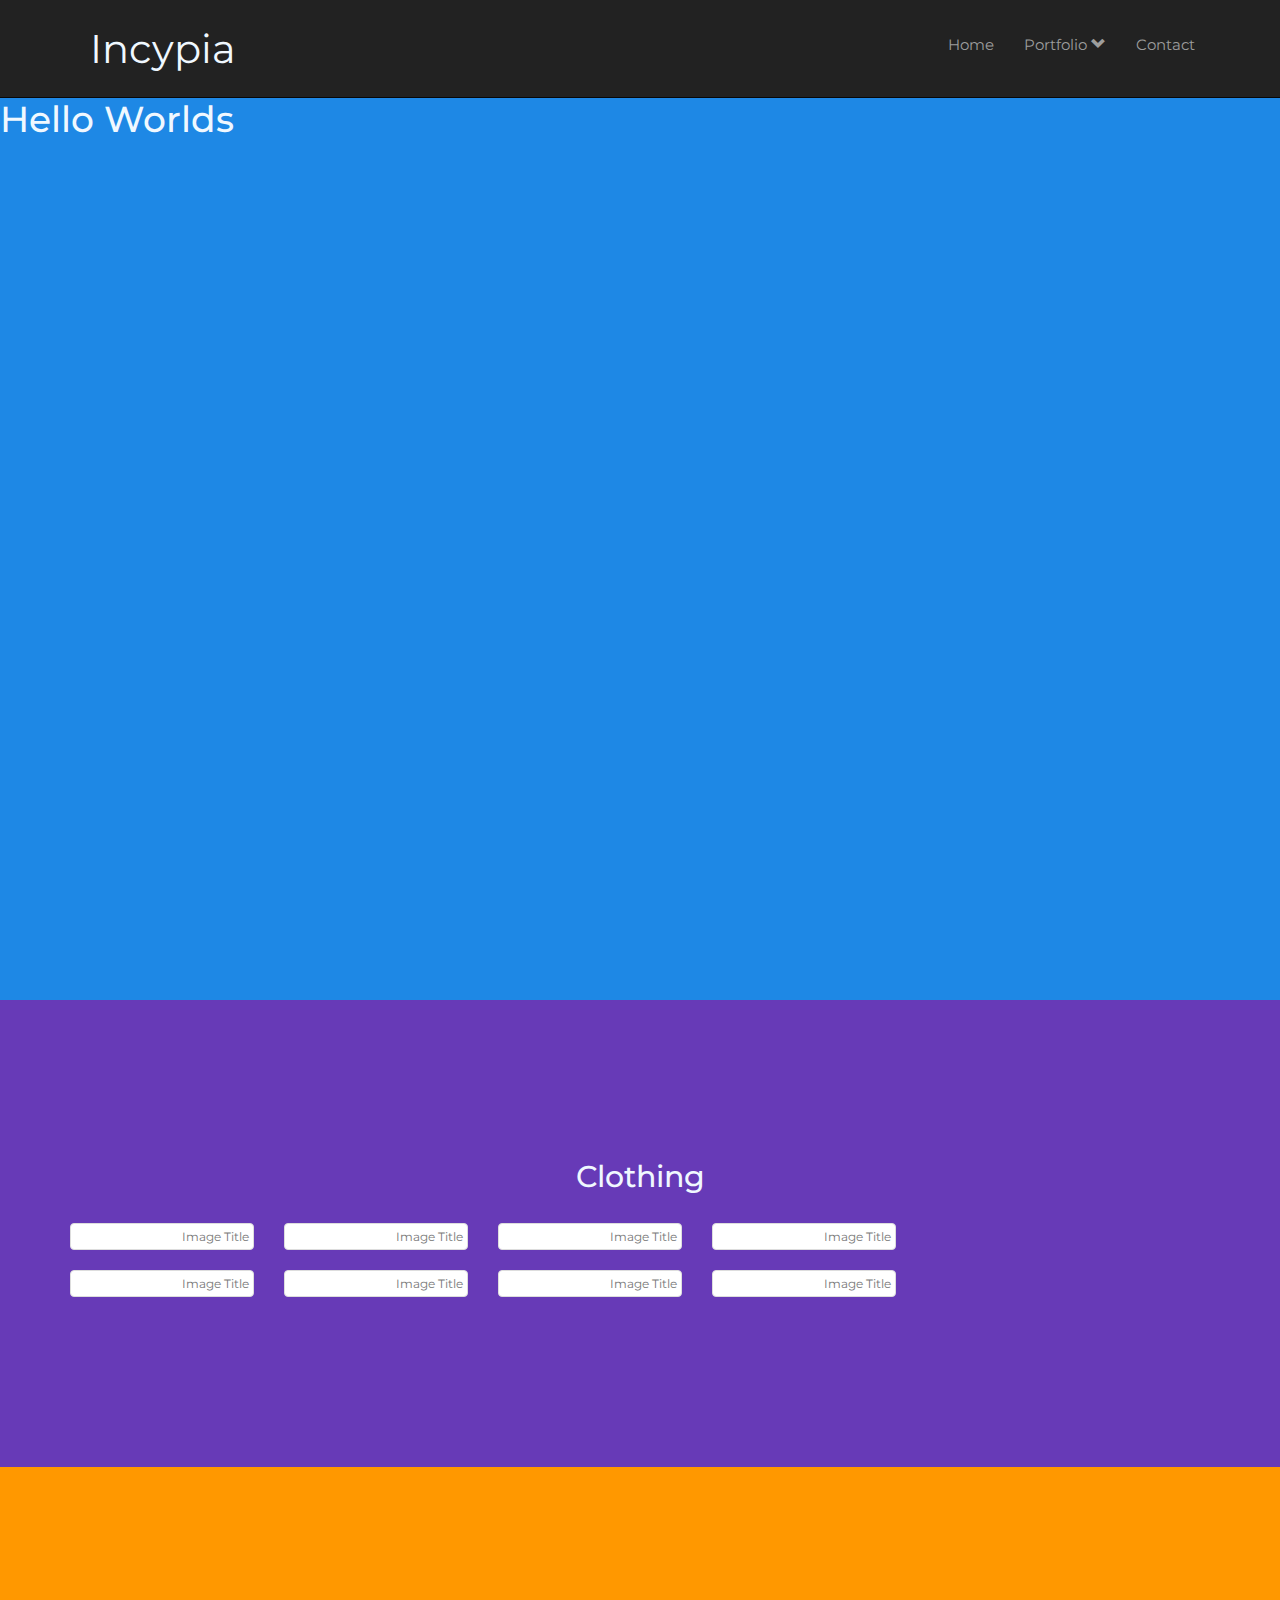
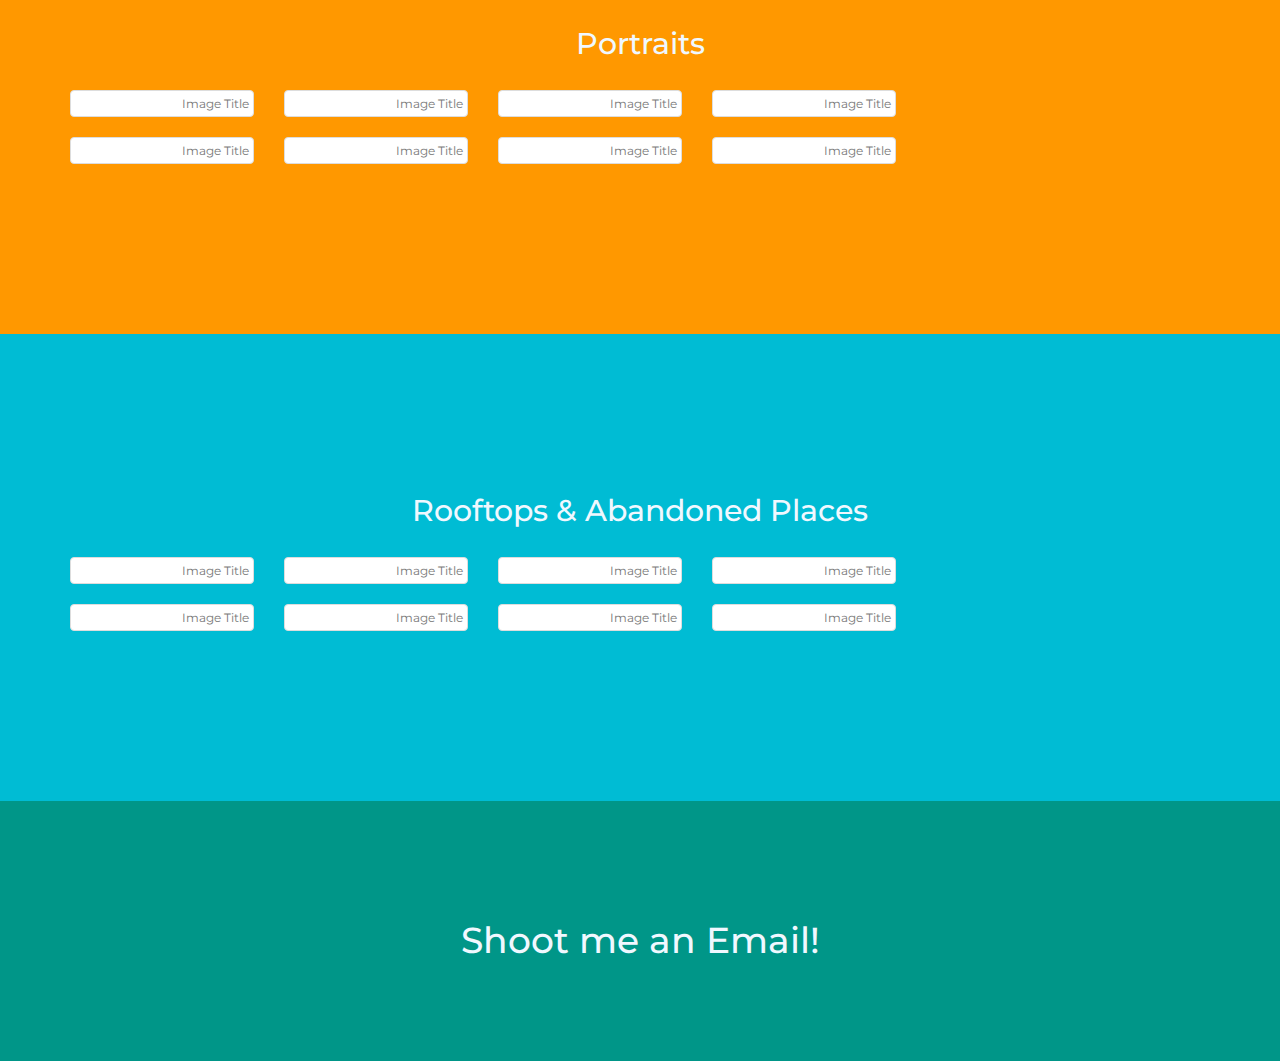
==== index.html @ ae9ab6aa "all features working except for compatability issues with chrome on windows, gonna work on the later" ====
<html>
    <head>
        
        <title>Incypia | Home</title>
        <meta charset="utf-8">
        <meta name="viewport" content="width=device-width, initial-scale=1">
        
        <!--    Fonts   -->
        <link href="https://fonts.googleapis.com/css?family=Lato|Montserrat:400,700" rel="stylesheet">
        
        <!-- My Own CSS References -->
        <link rel="stylesheet" href="css/style.css">
        <link rel="stylesheet" href="css/animate.css">
        
        <!-- Local Bootstrap References -->        
        <link rel="stylesheet" href="css/bootstrap.min.css">
        
        <!-- Online Bootstrap References -->
        <link rel="stylesheet" href="//maxcdn.bootstrapcdn.com/font-awesome/4.3.0/css/font-awesome.min.css">
        <script src="https://ajax.googleapis.com/ajax/libs/jquery/1.12.4/jquery.min.js"></script>
        <script src="http://maxcdn.bootstrapcdn.com/bootstrap/3.3.7/js/bootstrap.min.js"></script>
        
        <!-- References for Image Gallery : https://github.com/fancyapps/fancyBox -->
        <link rel="stylesheet" href="//cdnjs.cloudflare.com/ajax/libs/fancybox/2.1.5/jquery.fancybox.min.css" media="screen">
        <script src="//cdnjs.cloudflare.com/ajax/libs/fancybox/2.1.5/jquery.fancybox.min.js"></script>
        
        <meta charset="utf-8">
        <meta name="viewport" content="width=device-width, initial-scale=1.0">
        
        <style>
            body {position: relative;color: aliceblue;font-family: 'Montserrat', sans-serif;}

            #main {padding-top:80px;height:1000px;background-color: #1E88E5;}

            #portfolio-clothing {padding-top:100px;padding-bottom:130px;background-color: #673ab7;}

            #portfolio-portraits {padding-top:100px;padding-bottom:130px;background-color: #ff9800;}

            #portfolio-roofs {padding-top:100px;padding-bottom:130px;background-color: #00bcd4;}

            #contact-form {padding-top:100px;padding-bottom:70px;margin: auto; background-color: #009688;}}

            .head-nav {font-size: 300px;}

            .incypia-title-brand {font-size: 40px;margin: 20px;}
            
            .main-navbar-section {margin: 20px;font-size: 15px;}
        </style>
        
    </head>
    
    <body class="scrolly" id="top">
        
<!--    Responsive navbar that is always visible at top  -->
        
        <nav class="navbar navbar-inverse navbar-fixed-top">
            
            <div class="container">
                
                <div class="navbar-header head-nav">
                    <button style="color:dodgerblue;margin:27px;" type="button" class="navbar-toggle" data-toggle="collapse" data-target="#scrollspy">
                        <span class="sr-only">Toggle navigation</span> Menu <i class="fa fa-bars"></i>
                    </button>
                    <p class="active incypia-title-brand">Incypia</p>
                </div>
                
                <div class="collapse navbar-collapse navbar-right main-navbar-section" id="scrollspy">
                    <ul class="nav navbar-nav">
                
                        <li class=""><a href="#top">Home</a></li>
                        <li role="presentation" class="dropdown">
                            <a class="dropdown-toggle" data-toggle="dropdown" href="#" role="button" aria-haspopup="true" aria-expanded="false">
                                Portfolio <span class="glyphicon glyphicon-chevron-down"></span>
                            </a>
                            <ul class="dropdown-menu">
                        
                                <li><a href="#portfolio-clothing">Clothing</a></li>
                                <li><a href="#portfolio-portraits">Portraits</a></li>
                                <li><a href="#portfolio-roofs">Rooftops & Abandoned Places</a></li>
                        
                            </ul>
                        </li>
                    
<!--
                <li class="dropdown">
                    <a class="dropdown-toggle disabled" data-toggle="dropdown" href="#portfolio-clothing">Portfolio
                        <span class="glyphicon glyphicon-chevron-down"></span>
                    </a>
                    <ul class="dropdown-menu">
                        <li><a href="#portfolio-clothing">Clothing</a></li>
                        <li><a href="#portfolio-portraits">Portraits</a></li>
                        <li><a href="#portfolio-roofs">Rooftops & Abandoned Places</a></li> 
                    </ul>
                </li>
-->
<!--                        <li><a href="http://www.123contactform.com/form-2167489/Contact-Lead-Form" ><img border="0" src="https://cdn-main.123contactform.com/images3/contactbutton.gif"></a></li>-->
                        <li><a href="#contact-form">Contact</a></li>   
                    
                    </ul>
                </div>
                
            </div>
            
        </nav>
        
<!--        End Nav  -->
        
        <div id="main">
            <h1>Hello Worlds</h1>
        </div>
        
        <div id="portfolio-clothing">
            <br><br>
            <h2 class="text-center">Clothing</h2>
        
<!--    Gallery with square previews and click to zoom    -->
        
            <style>
                .gallery{display: inline-block;margin-top: 20px;}
            </style>


            <div class="container">
                <div class="row">
                    <div class='list-group gallery'>
                    
                        <div class='col-sm-4 col-xs-6 col-md-3 col-lg-3'>
                            <a class="thumbnail fancybox" rel="ligthbox" href="http://placehold.it/1000x666.666666667.png">
                            <img class="img-responsive" alt="" src="http://placehold.it/1000x666.666666667.png">
                            <div class='text-right'>
                                <small class='text-muted'>Image Title</small>
                            </div> <!-- text-right / end -->
                            </a>
                        </div>                 
                        
                        <div class='col-sm-4 col-xs-6 col-md-3 col-lg-3'>
                            <a class="thumbnail fancybox" rel="ligthbox" href="http://placehold.it/1000x666.666666667.png">
                            <img class="img-responsive" alt="" src="http://placehold.it/1000x666.666666667.png">
                            <div class='text-right'>
                                <small class='text-muted'>Image Title</small>
                            </div> <!-- text-right / end -->
                            </a>
                        </div>
                        
                        <div class='col-sm-4 col-xs-6 col-md-3 col-lg-3'>
                            <a class="thumbnail fancybox" rel="ligthbox" href="http://placehold.it/1000x666.666666667.png">
                            <img class="img-responsive" alt="" src="http://placehold.it/1000x666.666666667.png">
                            <div class='text-right'>
                                <small class='text-muted'>Image Title</small>
                            </div> <!-- text-right / end -->
                            </a>
                        </div>
                        
                        <div class='col-sm-4 col-xs-6 col-md-3 col-lg-3'>
                            <a class="thumbnail fancybox" rel="ligthbox" href="http://placehold.it/1000x666.666666667.png">
                            <img class="img-responsive" alt="" src="http://placehold.it/1000x666.666666667.png">
                            <div class='text-right'>
                                <small class='text-muted'>Image Title</small>
                            </div> <!-- text-right / end -->
                            </a>
                        </div>
                        
                        <div class='col-sm-4 col-xs-6 col-md-3 col-lg-3'>
                            <a class="thumbnail fancybox" rel="ligthbox" href="http://placehold.it/1000x666.666666667.png">
                            <img class="img-responsive" alt="" src="http://placehold.it/1000x666.666666667.png">
                            <div class='text-right'>
                                <small class='text-muted'>Image Title</small>
                            </div> <!-- text-right / end -->
                            </a>
                        </div>                 
                        
                        <div class='col-sm-4 col-xs-6 col-md-3 col-lg-3'>
                            <a class="thumbnail fancybox" rel="ligthbox" href="http://placehold.it/1000x666.666666667.png">
                            <img class="img-responsive" alt="" src="http://placehold.it/1000x666.666666667.png">
                            <div class='text-right'>
                                <small class='text-muted'>Image Title</small>
                            </div> <!-- text-right / end -->
                            </a>
                        </div>
                        
                        <div class='col-sm-4 col-xs-6 col-md-3 col-lg-3'>
                            <a class="thumbnail fancybox" rel="ligthbox" href="http://placehold.it/1000x666.666666667.png">
                            <img class="img-responsive" alt="" src="http://placehold.it/1000x666.666666667.png">
                            <div class='text-right'>
                                <small class='text-muted'>Image Title</small>
                            </div> <!-- text-right / end -->
                            </a>
                        </div>
                        
                        <div class='col-sm-4 col-xs-6 col-md-3 col-lg-3'>
                            <a class="thumbnail fancybox" rel="ligthbox" href="http://placehold.it/1000x666.666666667.png">
                            <img class="img-responsive" alt="" src="http://placehold.it/1000x666.666666667.png">
                            <div class='text-right'>
                                <small class='text-muted'>Image Title</small>
                            </div> <!-- text-right / end -->
                            </a>
                        </div>
                    
                    </div> <!-- list-group / end -->
	           </div> <!-- row / end -->
            </div> <!-- container / end -->
        
            <script>
                $(document).ready(function(){
                    //FANCYBOX
                    //https://github.com/fancyapps/fancyBox
                    $(".fancybox").fancybox({
                        openEffect: "none",
                        closeEffect: "none"
                    });
                });    
            </script>
        
<!--        End Gallery  -->
            
            </div>
        
        <div id="portfolio-portraits">
        <br><br>
        <h2 class="text-center">Portraits</h2>
        
<!--    Gallery with square previews and click to zoom    -->
        
            <style>
                .gallery{display: inline-block;margin-top: 20px;}
            </style>


            <div class="container">
                <div class="row">
                    <div class='list-group gallery'>
                    
                        <div class='col-sm-4 col-xs-6 col-md-3 col-lg-3'>
                            <a class="thumbnail fancybox" rel="ligthbox" href="http://placehold.it/1000x666.666666667.png">
                            <img class="img-responsive" alt="" src="http://placehold.it/1000x666.666666667.png">
                            <div class='text-right'>
                                <small class='text-muted'>Image Title</small>
                            </div> <!-- text-right / end -->
                            </a>
                        </div>                 
                        
                        <div class='col-sm-4 col-xs-6 col-md-3 col-lg-3'>
                            <a class="thumbnail fancybox" rel="ligthbox" href="http://placehold.it/1000x666.666666667.png">
                            <img class="img-responsive" alt="" src="http://placehold.it/1000x666.666666667.png">
                            <div class='text-right'>
                                <small class='text-muted'>Image Title</small>
                            </div> <!-- text-right / end -->
                            </a>
                        </div>
                        
                        <div class='col-sm-4 col-xs-6 col-md-3 col-lg-3'>
                            <a class="thumbnail fancybox" rel="ligthbox" href="http://placehold.it/1000x666.666666667.png">
                            <img class="img-responsive" alt="" src="http://placehold.it/1000x666.666666667.png">
                            <div class='text-right'>
                                <small class='text-muted'>Image Title</small>
                            </div> <!-- text-right / end -->
                            </a>
                        </div>
                        
                        <div class='col-sm-4 col-xs-6 col-md-3 col-lg-3'>
                            <a class="thumbnail fancybox" rel="ligthbox" href="http://placehold.it/1000x666.666666667.png">
                            <img class="img-responsive" alt="" src="http://placehold.it/1000x666.666666667.png">
                            <div class='text-right'>
                                <small class='text-muted'>Image Title</small>
                            </div> <!-- text-right / end -->
                            </a>
                        </div>
                        
                        <div class='col-sm-4 col-xs-6 col-md-3 col-lg-3'>
                            <a class="thumbnail fancybox" rel="ligthbox" href="http://placehold.it/1000x666.666666667.png">
                            <img class="img-responsive" alt="" src="http://placehold.it/1000x666.666666667.png">
                            <div class='text-right'>
                                <small class='text-muted'>Image Title</small>
                            </div> <!-- text-right / end -->
                            </a>
                        </div>                 
                        
                        <div class='col-sm-4 col-xs-6 col-md-3 col-lg-3'>
                            <a class="thumbnail fancybox" rel="ligthbox" href="http://placehold.it/1000x666.666666667.png">
                            <img class="img-responsive" alt="" src="http://placehold.it/1000x666.666666667.png">
                            <div class='text-right'>
                                <small class='text-muted'>Image Title</small>
                            </div> <!-- text-right / end -->
                            </a>
                        </div>
                        
                        <div class='col-sm-4 col-xs-6 col-md-3 col-lg-3'>
                            <a class="thumbnail fancybox" rel="ligthbox" href="http://placehold.it/1000x666.666666667.png">
                            <img class="img-responsive" alt="" src="http://placehold.it/1000x666.666666667.png">
                            <div class='text-right'>
                                <small class='text-muted'>Image Title</small>
                            </div> <!-- text-right / end -->
                            </a>
                        </div>
                        
                        <div class='col-sm-4 col-xs-6 col-md-3 col-lg-3'>
                            <a class="thumbnail fancybox" rel="ligthbox" href="http://placehold.it/1000x666.666666667.png">
                            <img class="img-responsive" alt="" src="http://placehold.it/1000x666.666666667.png">
                            <div class='text-right'>
                                <small class='text-muted'>Image Title</small>
                            </div> <!-- text-right / end -->
                            </a>
                        </div>
                    
                    </div> <!-- list-group / end -->
	           </div> <!-- row / end -->
            </div> <!-- container / end -->
        
            <script>
                $(document).ready(function(){
                    //FANCYBOX
                    //https://github.com/fancyapps/fancyBox
                    $(".fancybox").fancybox({
                        openEffect: "none",
                        closeEffect: "none"
                    });
                });    
            </script>
        
<!--        End Gallery  -->
            
            </div>
            
        <div id="portfolio-roofs">
        <br><br>
        <h2 class="text-center">Rooftops & Abandoned Places</h2>
        
<!--    Gallery with square previews and click to zoom    -->
        
            <style>
                .gallery{display: inline-block;margin-top: 20px;}
            </style>


            <div class="container">
                <div class="row">
                    <div class='list-group gallery'>
                    
                        <div class='col-sm-4 col-xs-6 col-md-3 col-lg-3'>
                            <a class="thumbnail fancybox" rel="ligthbox" href="http://placehold.it/1000x666.666666667.png">
                            <img class="img-responsive" alt="" src="http://placehold.it/1000x666.666666667.png">
                            <div class='text-right'>
                                <small class='text-muted'>Image Title</small>
                            </div> <!-- text-right / end -->
                            </a>
                        </div>                 
                        
                        <div class='col-sm-4 col-xs-6 col-md-3 col-lg-3'>
                            <a class="thumbnail fancybox" rel="ligthbox" href="http://placehold.it/1000x666.666666667.png">
                            <img class="img-responsive" alt="" src="http://placehold.it/1000x666.666666667.png">
                            <div class='text-right'>
                                <small class='text-muted'>Image Title</small>
                            </div> <!-- text-right / end -->
                            </a>
                        </div>
                        
                        <div class='col-sm-4 col-xs-6 col-md-3 col-lg-3'>
                            <a class="thumbnail fancybox" rel="ligthbox" href="http://placehold.it/1000x666.666666667.png">
                            <img class="img-responsive" alt="" src="http://placehold.it/1000x666.666666667.png">
                            <div class='text-right'>
                                <small class='text-muted'>Image Title</small>
                            </div> <!-- text-right / end -->
                            </a>
                        </div>
                        
                        <div class='col-sm-4 col-xs-6 col-md-3 col-lg-3'>
                            <a class="thumbnail fancybox" rel="ligthbox" href="http://placehold.it/1000x666.666666667.png">
                            <img class="img-responsive" alt="" src="http://placehold.it/1000x666.666666667.png">
                            <div class='text-right'>
                                <small class='text-muted'>Image Title</small>
                            </div> <!-- text-right / end -->
                            </a>
                        </div>
                        
                        <div class='col-sm-4 col-xs-6 col-md-3 col-lg-3'>
                            <a class="thumbnail fancybox" rel="ligthbox" href="http://placehold.it/1000x666.666666667.png">
                            <img class="img-responsive" alt="" src="http://placehold.it/1000x666.666666667.png">
                            <div class='text-right'>
                                <small class='text-muted'>Image Title</small>
                            </div> <!-- text-right / end -->
                            </a>
                        </div>                 
                        
                        <div class='col-sm-4 col-xs-6 col-md-3 col-lg-3'>
                            <a class="thumbnail fancybox" rel="ligthbox" href="http://placehold.it/1000x666.666666667.png">
                            <img class="img-responsive" alt="" src="http://placehold.it/1000x666.666666667.png">
                            <div class='text-right'>
                                <small class='text-muted'>Image Title</small>
                            </div> <!-- text-right / end -->
                            </a>
                        </div>
                        
                        <div class='col-sm-4 col-xs-6 col-md-3 col-lg-3'>
                            <a class="thumbnail fancybox" rel="ligthbox" href="http://placehold.it/1000x666.666666667.png">
                            <img class="img-responsive" alt="" src="http://placehold.it/1000x666.666666667.png">
                            <div class='text-right'>
                                <small class='text-muted'>Image Title</small>
                            </div> <!-- text-right / end -->
                            </a>
                        </div>
                        
                        <div class='col-sm-4 col-xs-6 col-md-3 col-lg-3'>
                            <a class="thumbnail fancybox" rel="ligthbox" href="http://placehold.it/1000x666.666666667.png">
                            <img class="img-responsive" alt="" src="http://placehold.it/1000x666.666666667.png">
                            <div class='text-right'>
                                <small class='text-muted'>Image Title</small>
                            </div> <!-- text-right / end -->
                            </a>
                        </div>
                    
                    </div> <!-- list-group / end -->
	           </div> <!-- row / end -->
            </div> <!-- container / end -->
        
            <script>
                $(document).ready(function(){
                    //FANCYBOX
                    //https://github.com/fancyapps/fancyBox
                    $(".fancybox").fancybox({
                        openEffect: "none",
                        closeEffect: "none"
                    });
                });    
            </script>
        
<!--        End Gallery  -->
            
            </div>
        
<!--        End Portfolio Section   -->
            
<!--        Begin Contact Section   -->


        <div id="contact-form">
            <h1 class="text-center">Shoot me an Email!</h1>
            <br>
            <!-- Form 1 -->
            <!-- www.123contactform.com script begins here -->
            <script type="text/javascript">var servicedomain="www.123contactform.com"; var frmRef=''; try { frmRef=window.top.location.href; } catch(err)           {}; var cfJsHost = (("https:" == document.location.protocol) ? "https://" : "http://"); document.write(unescape("%3Cscript src='" + cfJsHost +          servicedomain + "/includes/easyXDM.min.js' type='text/javascript'%3E%3C/script%3E"));       frmRef=encodeURIComponent(frmRef.replace(/(<([^>]+)>)/ig,'')).replace('%26','[%ANDCHAR%]'); document.write(unescape("%3Cscript src='" + cfJsHost          + servicedomain + "/jsform-2167489.js?ref="+frmRef+"' type='text/javascript'%3E%3C/script%3E")); </script>
            <!-- www.123contactform.com script ends here -->
            
            <!-- Form 2 Use only when form above runs out of submissions -->
            <!-- www.123contactform.com script begins here -->
<!--            <script type="text/javascript">var servicedomain="www.123contactform.com"; var frmRef=''; try { frmRef=window.top.location.href; } catch(err)           {}; var cfJsHost = (("https:" == document.location.protocol) ? "https://" : "http://"); document.write(unescape("%3Cscript src='" + cfJsHost +          servicedomain + "/includes/easyXDM.min.js' type='text/javascript'%3E%3C/script%3E"));       frmRef=encodeURIComponent(frmRef.replace(/(<([^>]+)>)/ig,'')).replace('%26','[%ANDCHAR%]'); document.write(unescape("%3Cscript src='" + cfJsHost          + servicedomain + "/jsform-2167526.js?ref="+frmRef+"' type='text/javascript'%3E%3C/script%3E")); </script>-->
            <!-- www.123contactform.com script ends here -->

            
            <!-- Form 3 Use only when form above runs out of submissions -->
            <!-- www.123contactform.com script begins here -->
<!--            <script type="text/javascript">var servicedomain="www.123contactform.com"; var frmRef=''; try { frmRef=window.top.location.href; } catch(err)           {}; var cfJsHost = (("https:" == document.location.protocol) ? "https://" : "http://"); document.write(unescape("%3Cscript src='" + cfJsHost +          servicedomain + "/includes/easyXDM.min.js' type='text/javascript'%3E%3C/script%3E"));       frmRef=encodeURIComponent(frmRef.replace(/(<([^>]+)>)/ig,'')).replace('%26','[%ANDCHAR%]'); document.write(unescape("%3Cscript src='" + cfJsHost          + servicedomain + "/jsform-2167527.js?ref="+frmRef+"' type='text/javascript'%3E%3C/script%3E")); </script>-->
            <!-- www.123contactform.com script ends here -->

            
            <!-- Form 4 Use only when form above runs out of submissions -->
            <!-- www.123contactform.com script begins here -->
<!--            <script type="text/javascript">var servicedomain="www.123contactform.com"; var frmRef=''; try { frmRef=window.top.location.href; } catch(err)           {}; var cfJsHost = (("https:" == document.location.protocol) ? "https://" : "http://"); document.write(unescape("%3Cscript src='" + cfJsHost +          servicedomain + "/includes/easyXDM.min.js' type='text/javascript'%3E%3C/script%3E"));       frmRef=encodeURIComponent(frmRef.replace(/(<([^>]+)>)/ig,'')).replace('%26','[%ANDCHAR%]'); document.write(unescape("%3Cscript src='" + cfJsHost          + servicedomain + "/jsform-2167528.js?ref="+frmRef+"' type='text/javascript'%3E%3C/script%3E")); </script>-->
            <!-- www.123contactform.com script ends here -->

            
            <!-- Form 5 Use only when form above runs out of submissions -->
            <!-- www.123contactform.com script begins here -->
<!--            <script type="text/javascript">var servicedomain="www.123contactform.com"; var frmRef=''; try { frmRef=window.top.location.href; } catch(err)          {}; var cfJsHost = (("https:" == document.location.protocol) ? "https://" : "http://"); document.write(unescape("%3Cscript src='" + cfJsHost +        servicedomain + "/includes/easyXDM.min.js' type='text/javascript'%3E%3C/script%3E"));        frmRef=encodeURIComponent(frmRef.replace(/(<([^>]+)>)/ig,'')).replace('%26','[%ANDCHAR%]'); document.write(unescape("%3Cscript src='" + cfJsHost        + servicedomain + "/jsform-2167529.js?ref="+frmRef+"' type='text/javascript'%3E%3C/script%3E")); </script>-->
            <!-- www.123contactform.com script ends here -->

            
        </div>
        
<!--
        <div id="contact-form">
            

            <a href="http://www.123contactform.com/form-2167489/Contact-Lead-Form" ><img border="0" src="https://cdn-main.123contactform.com/images3/contactbutton.gif"></a>
        </div>
-->
           
        <script>
            $(document).ready(function(){
                // Add scrollspy to <body>
                $('body').scrollspy({target: ".scrolly", offset: 50});

                // Add smooth scrolling on all links inside the navbar
                $("#scrollspy a").on('click', function(event) {
                    // Make sure this.hash has a value before overriding default behavior
                    if (this.hash !== "") {
                        // Prevent default anchor click behavior
                        event.preventDefault();

                        // Store hash
                        var hash = this.hash;

                        // Using jQuery's animate() method to add smooth page scroll
                        // The optional number (800) specifies the number of milliseconds it takes to scroll to the specified area
                        $('html, body').animate({
                            scrollTop: $(hash).offset().top
                        }, 800, function(){
   
                            // Add hash (#) to URL when done scrolling (default click behavior)
                            window.location.hash = hash;
                        });
                    }  // End if
                });
            });
        </script>
        
    </body>
</html>
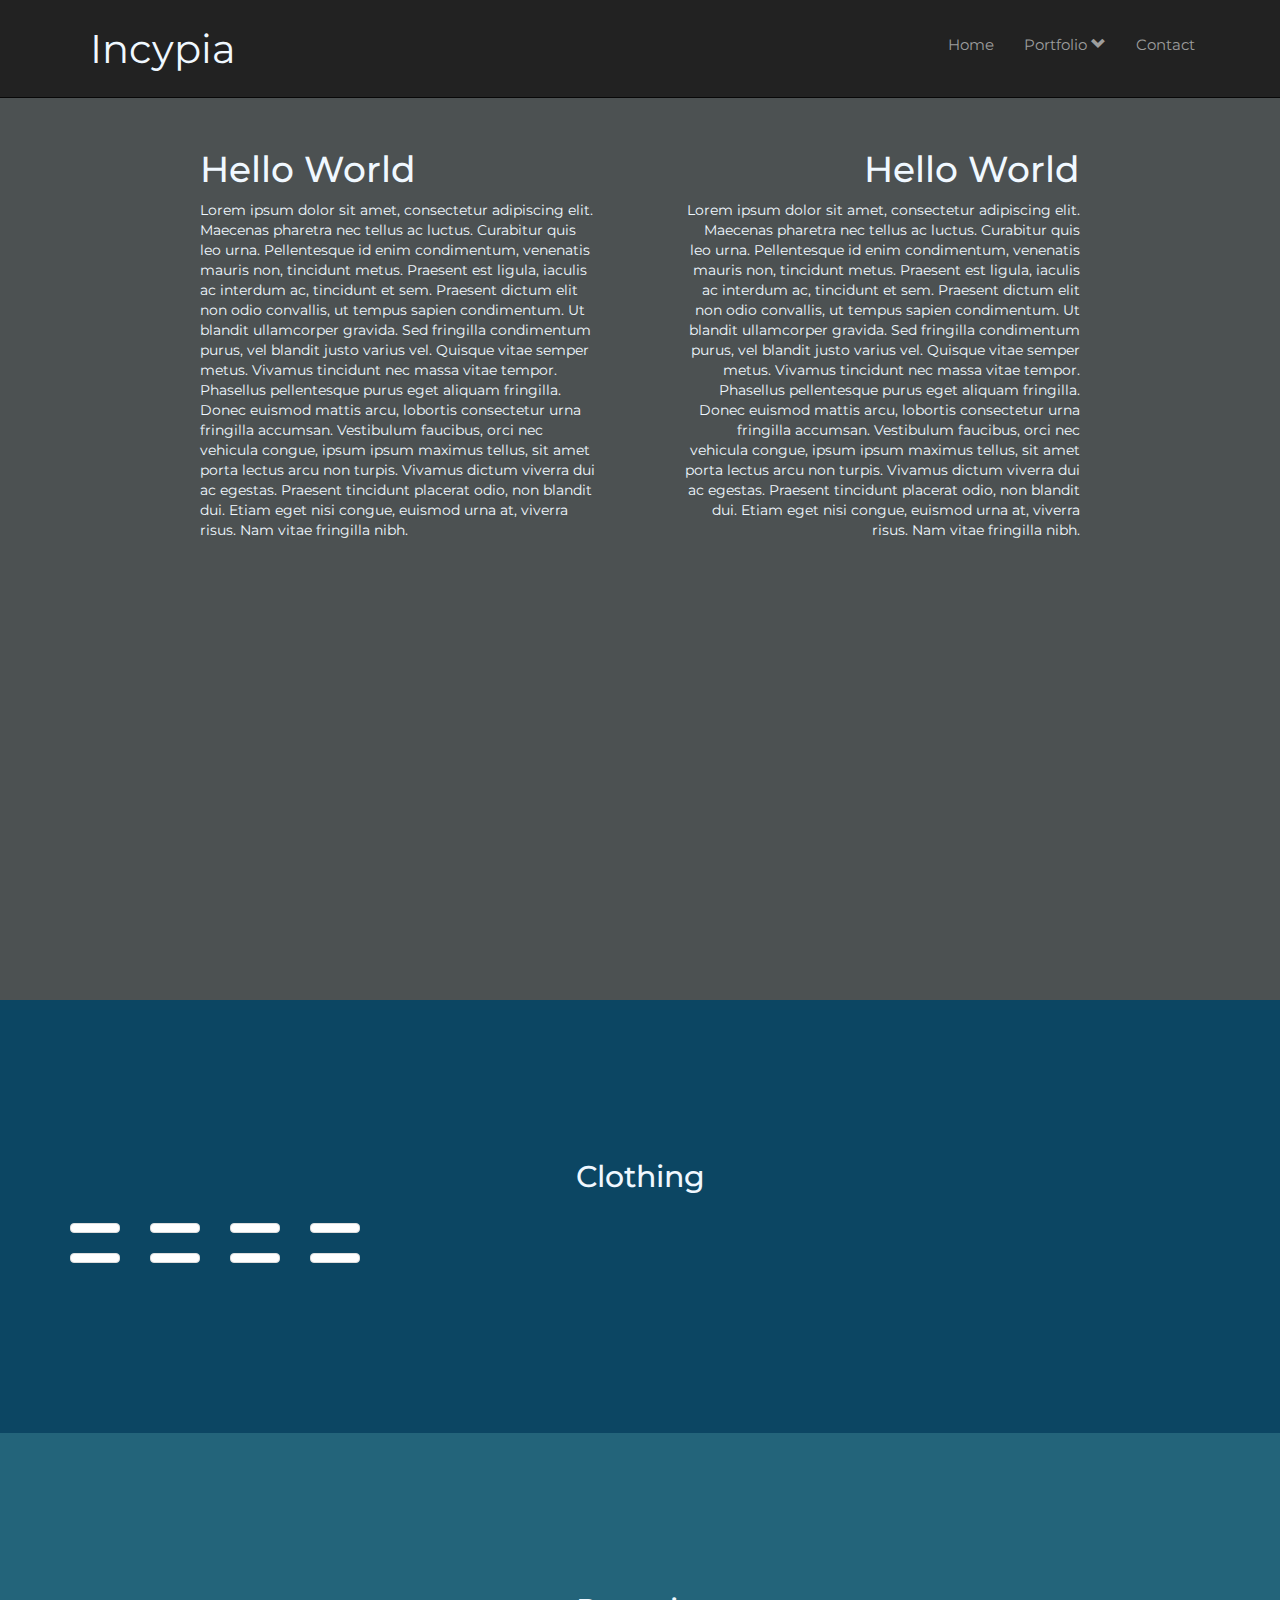
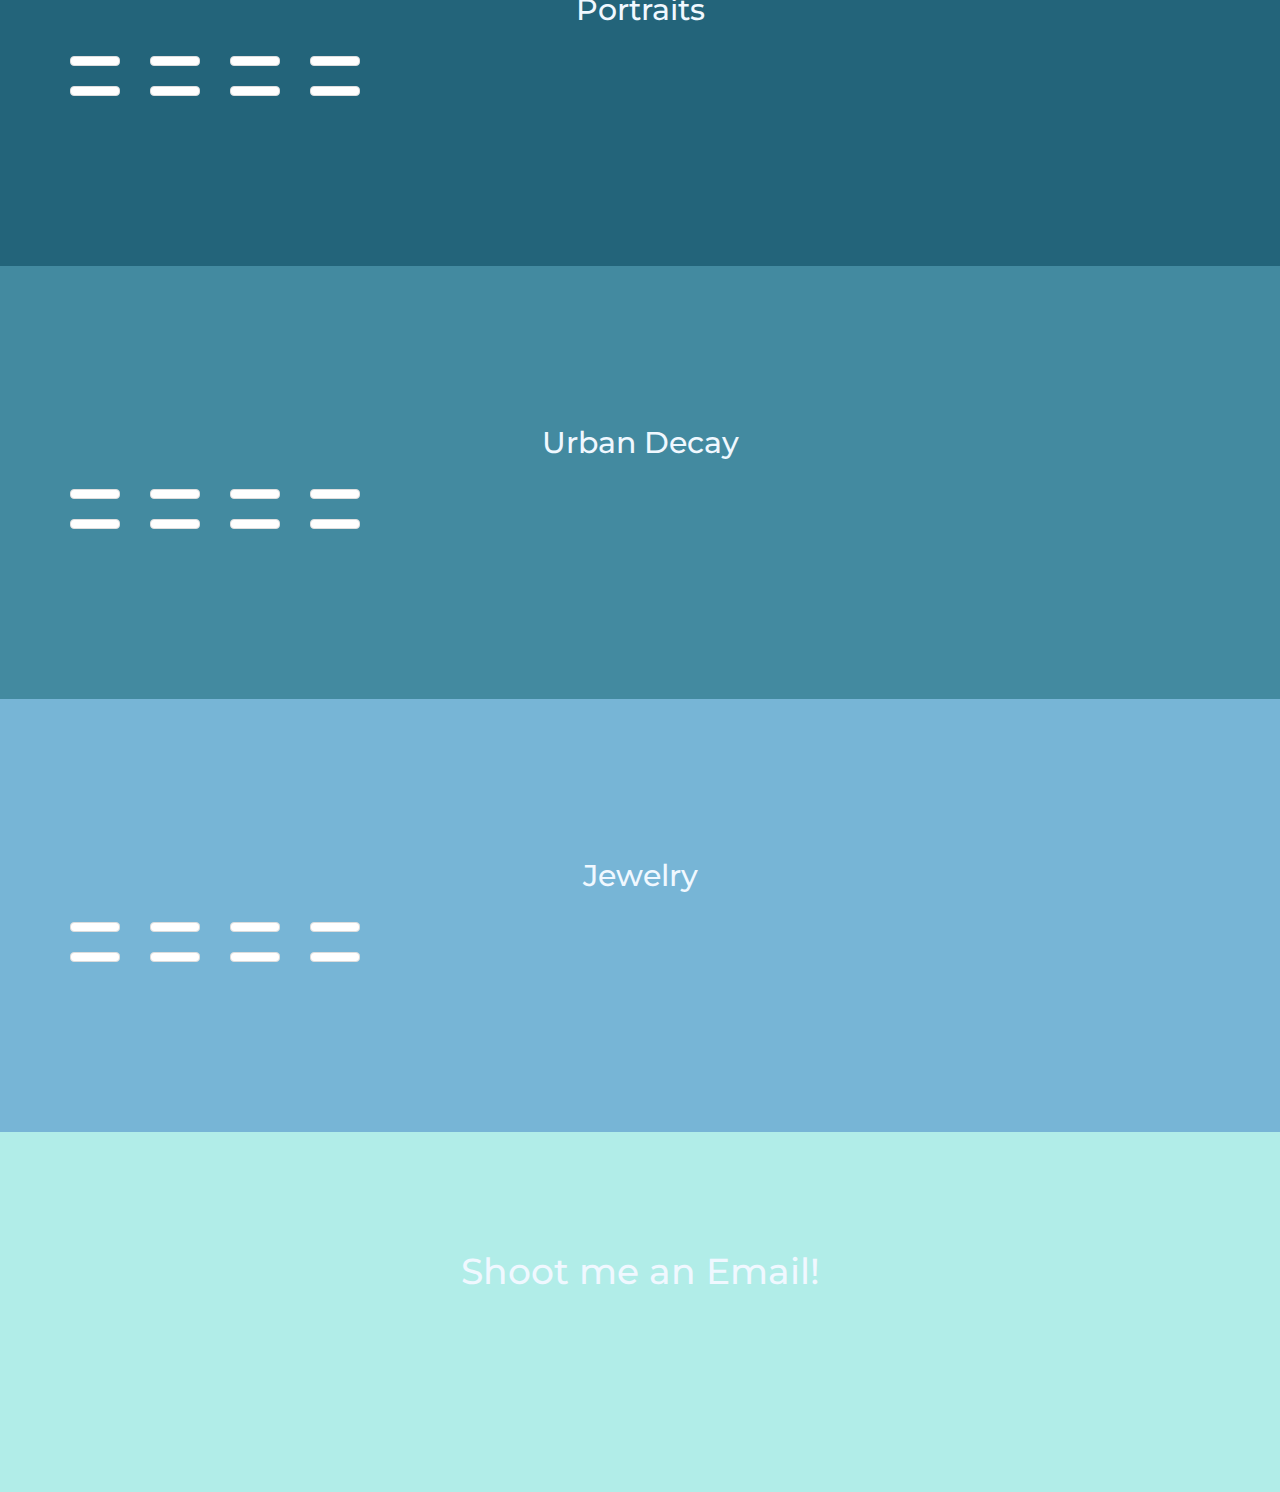
==== commit ef67d861: "mobile, image viewing, browser and os compatability, scrolling, and animations all work" ====
--- a/index.html
+++ b/index.html
@@ -21,8 +21,11 @@
         <script src="http://maxcdn.bootstrapcdn.com/bootstrap/3.3.7/js/bootstrap.min.js"></script>
         
         <!-- References for Image Gallery : https://github.com/fancyapps/fancyBox -->
-        <link rel="stylesheet" href="//cdnjs.cloudflare.com/ajax/libs/fancybox/2.1.5/jquery.fancybox.min.css" media="screen">
-        <script src="//cdnjs.cloudflare.com/ajax/libs/fancybox/2.1.5/jquery.fancybox.min.js"></script>
+        <link rel="stylesheet" href="/fancybox/source/jquery.fancybox.css?v=2.1.5" type="text/css" media="screen" />
+        <script type="text/javascript" src="/fancybox/source/jquery.fancybox.pack.js?v=2.1.5"></script>
+        
+        <!-- Latest Jquery -->
+<!--        <script type="text/javascript" src="http://code.jquery.com/jquery-latest.min.js"></script>-->
         
         <meta charset="utf-8">
         <meta name="viewport" content="width=device-width, initial-scale=1.0">
@@ -30,15 +33,17 @@
         <style>
             body {position: relative;color: aliceblue;font-family: 'Montserrat', sans-serif;}
 
-            #main {padding-top:80px;height:1000px;background-color: #1E88E5;}
-
-            #portfolio-clothing {padding-top:100px;padding-bottom:130px;background-color: #673ab7;}
-
-            #portfolio-portraits {padding-top:100px;padding-bottom:130px;background-color: #ff9800;}
-
-            #portfolio-roofs {padding-top:100px;padding-bottom:130px;background-color: #00bcd4;}
-
-            #contact-form {padding-top:100px;padding-bottom:70px;margin: auto; background-color: #009688;}}
+            #main {padding-top:80px;height:1000px;background-color: #4C5152;}
+
+            #portfolio-clothing {padding-top:100px;padding-bottom:130px;background-color: #0C4663;}
+
+            #portfolio-portraits {padding-top:100px;padding-bottom:130px;background-color: #23647A;}
+
+            #portfolio-urban-decay {padding-top:100px;padding-bottom:130px;background-color: #438AA0;}
+            
+            #portfolio-jewelry {padding-top:100px;padding-bottom:130px;background-color: #77B5D6;} 
+
+            #contact-form {padding-top:100px;padding-bottom:170px;background-color: #B1EDE8;}}
 
             .head-nav {font-size: 300px;}
 
@@ -76,7 +81,9 @@
                         
                                 <li><a href="#portfolio-clothing">Clothing</a></li>
                                 <li><a href="#portfolio-portraits">Portraits</a></li>
-                                <li><a href="#portfolio-roofs">Rooftops & Abandoned Places</a></li>
+                                <li><a href="#portfolio-urban-decay">Urban Decay</a></li>
+                                <li><a href="#portfolio-jewelry">Jewelry</a></li>
+                                
                         
                             </ul>
                         </li>
@@ -106,7 +113,15 @@
 <!--        End Nav  -->
         
         <div id="main">
-            <h1>Hello Worlds</h1>
+            <div id='main-left-column'  class="animated fadeInLeft text-left"  style="margin-left:200px;margin-top:50px;max-width:400px;float:left;">
+            <h1>Hello World</h1>
+            <p>Lorem ipsum dolor sit amet, consectetur adipiscing elit. Maecenas pharetra nec tellus ac luctus. Curabitur quis leo urna. Pellentesque id enim condimentum, venenatis mauris non, tincidunt metus. Praesent est ligula, iaculis ac interdum ac, tincidunt et sem. Praesent dictum elit non odio convallis, ut tempus sapien condimentum. Ut blandit ullamcorper gravida. Sed fringilla condimentum purus, vel blandit justo varius vel. Quisque vitae semper metus. Vivamus tincidunt nec massa vitae tempor. Phasellus pellentesque purus eget aliquam fringilla. Donec euismod mattis arcu, lobortis consectetur urna fringilla accumsan. Vestibulum faucibus, orci nec vehicula congue, ipsum ipsum maximus tellus, sit amet porta lectus arcu non turpis. Vivamus dictum viverra dui ac egestas. Praesent tincidunt placerat odio, non blandit dui. Etiam eget nisi congue, euismod urna at, viverra risus. Nam vitae fringilla nibh.</p>
+                </div>
+            
+            <div id='main-right-column'  class="animated fadeInRight text-right"  style="margin-right:200px;margin-top:50px;max-width:400px;float:right;">
+            <h1>Hello World</h1>
+            <p>Lorem ipsum dolor sit amet, consectetur adipiscing elit. Maecenas pharetra nec tellus ac luctus. Curabitur quis leo urna. Pellentesque id enim condimentum, venenatis mauris non, tincidunt metus. Praesent est ligula, iaculis ac interdum ac, tincidunt et sem. Praesent dictum elit non odio convallis, ut tempus sapien condimentum. Ut blandit ullamcorper gravida. Sed fringilla condimentum purus, vel blandit justo varius vel. Quisque vitae semper metus. Vivamus tincidunt nec massa vitae tempor. Phasellus pellentesque purus eget aliquam fringilla. Donec euismod mattis arcu, lobortis consectetur urna fringilla accumsan. Vestibulum faucibus, orci nec vehicula congue, ipsum ipsum maximus tellus, sit amet porta lectus arcu non turpis. Vivamus dictum viverra dui ac egestas. Praesent tincidunt placerat odio, non blandit dui. Etiam eget nisi congue, euismod urna at, viverra risus. Nam vitae fringilla nibh.</p>
+                </div>
         </div>
         
         <div id="portfolio-clothing">
@@ -125,73 +140,65 @@
                     <div class='list-group gallery'>
                     
                         <div class='col-sm-4 col-xs-6 col-md-3 col-lg-3'>
-                            <a class="thumbnail fancybox" rel="ligthbox" href="http://placehold.it/1000x666.666666667.png">
-                            <img class="img-responsive" alt="" src="http://placehold.it/1000x666.666666667.png">
-                            <div class='text-right'>
-                                <small class='text-muted'>Image Title</small>
-                            </div> <!-- text-right / end -->
-                            </a>
-                        </div>                 
-                        
-                        <div class='col-sm-4 col-xs-6 col-md-3 col-lg-3'>
-                            <a class="thumbnail fancybox" rel="ligthbox" href="http://placehold.it/1000x666.666666667.png">
-                            <img class="img-responsive" alt="" src="http://placehold.it/1000x666.666666667.png">
-                            <div class='text-right'>
-                                <small class='text-muted'>Image Title</small>
-                            </div> <!-- text-right / end -->
-                            </a>
-                        </div>
-                        
-                        <div class='col-sm-4 col-xs-6 col-md-3 col-lg-3'>
-                            <a class="thumbnail fancybox" rel="ligthbox" href="http://placehold.it/1000x666.666666667.png">
-                            <img class="img-responsive" alt="" src="http://placehold.it/1000x666.666666667.png">
-                            <div class='text-right'>
-                                <small class='text-muted'>Image Title</small>
-                            </div> <!-- text-right / end -->
-                            </a>
-                        </div>
-                        
-                        <div class='col-sm-4 col-xs-6 col-md-3 col-lg-3'>
-                            <a class="thumbnail fancybox" rel="ligthbox" href="http://placehold.it/1000x666.666666667.png">
-                            <img class="img-responsive" alt="" src="http://placehold.it/1000x666.666666667.png">
-                            <div class='text-right'>
-                                <small class='text-muted'>Image Title</small>
-                            </div> <!-- text-right / end -->
-                            </a>
-                        </div>
-                        
-                        <div class='col-sm-4 col-xs-6 col-md-3 col-lg-3'>
-                            <a class="thumbnail fancybox" rel="ligthbox" href="http://placehold.it/1000x666.666666667.png">
-                            <img class="img-responsive" alt="" src="http://placehold.it/1000x666.666666667.png">
-                            <div class='text-right'>
-                                <small class='text-muted'>Image Title</small>
-                            </div> <!-- text-right / end -->
-                            </a>
-                        </div>                 
-                        
-                        <div class='col-sm-4 col-xs-6 col-md-3 col-lg-3'>
-                            <a class="thumbnail fancybox" rel="ligthbox" href="http://placehold.it/1000x666.666666667.png">
-                            <img class="img-responsive" alt="" src="http://placehold.it/1000x666.666666667.png">
-                            <div class='text-right'>
-                                <small class='text-muted'>Image Title</small>
-                            </div> <!-- text-right / end -->
-                            </a>
-                        </div>
-                        
-                        <div class='col-sm-4 col-xs-6 col-md-3 col-lg-3'>
-                            <a class="thumbnail fancybox" rel="ligthbox" href="http://placehold.it/1000x666.666666667.png">
-                            <img class="img-responsive" alt="" src="http://placehold.it/1000x666.666666667.png">
-                            <div class='text-right'>
-                                <small class='text-muted'>Image Title</small>
-                            </div> <!-- text-right / end -->
-                            </a>
-                        </div>
-                        
-                        <div class='col-sm-4 col-xs-6 col-md-3 col-lg-3'>
-                            <a class="thumbnail fancybox" rel="ligthbox" href="http://placehold.it/1000x666.666666667.png">
-                            <img class="img-responsive" alt="" src="http://placehold.it/1000x666.666666667.png">
-                            <div class='text-right'>
-                                <small class='text-muted'>Image Title</small>
+                            <a class="thumbnail fancybox" rel="clothing-gallery" href="http://placehold.it/1000x666.666666667.png">
+                            <img class="img-responsive" alt="" src="http://placehold.it/1000x666.666666667.png">
+                            <div class='text-right'>
+                            </div> <!-- text-right / end -->
+                            </a>
+                        </div>                 
+                        
+                        <div class='col-sm-4 col-xs-6 col-md-3 col-lg-3'>
+                            <a class="thumbnail fancybox" rel="clothing-gallery" href="http://placehold.it/1000x666.666666667.png">
+                            <img class="img-responsive" alt="" src="http://placehold.it/1000x666.666666667.png">
+                            <div class='text-right'>
+                            </div> <!-- text-right / end -->
+                            </a>
+                        </div>
+                        
+                        <div class='col-sm-4 col-xs-6 col-md-3 col-lg-3'>
+                            <a class="thumbnail fancybox" rel="clothing-gallery" href="http://placehold.it/1000x666.666666667.png">
+                            <img class="img-responsive" alt="" src="http://placehold.it/1000x666.666666667.png">
+                            <div class='text-right'>
+                            </div> <!-- text-right / end -->
+                            </a>
+                        </div>
+                        
+                        <div class='col-sm-4 col-xs-6 col-md-3 col-lg-3'>
+                            <a class="thumbnail fancybox" rel="clothing-gallery" href="http://placehold.it/1000x666.666666667.png">
+                            <img class="img-responsive" alt="" src="http://placehold.it/1000x666.666666667.png">
+                            <div class='text-right'>
+                            </div> <!-- text-right / end -->
+                            </a>
+                        </div>
+                        
+                        <div class='col-sm-4 col-xs-6 col-md-3 col-lg-3'>
+                            <a class="thumbnail fancybox" rel="clothing-gallery" href="http://placehold.it/1000x666.666666667.png">
+                            <img class="img-responsive" alt="" src="http://placehold.it/1000x666.666666667.png">
+                            <div class='text-right'>
+                            </div> <!-- text-right / end -->
+                            </a>
+                        </div>                 
+                        
+                        <div class='col-sm-4 col-xs-6 col-md-3 col-lg-3'>
+                            <a class="thumbnail fancybox" rel="clothing-gallery" href="http://placehold.it/1000x666.666666667.png">
+                            <img class="img-responsive" alt="" src="http://placehold.it/1000x666.666666667.png">
+                            <div class='text-right'>
+                            </div> <!-- text-right / end -->
+                            </a>
+                        </div>
+                        
+                        <div class='col-sm-4 col-xs-6 col-md-3 col-lg-3'>
+                            <a class="thumbnail fancybox" rel="clothing-gallery" href="http://placehold.it/1000x666.666666667.png">
+                            <img class="img-responsive" alt="" src="http://placehold.it/1000x666.666666667.png">
+                            <div class='text-right'>
+                            </div> <!-- text-right / end -->
+                            </a>
+                        </div>
+                        
+                        <div class='col-sm-4 col-xs-6 col-md-3 col-lg-3'>
+                            <a class="thumbnail fancybox" rel="clothing-gallery" href="http://placehold.it/1000x666.666666667.png">
+                            <img class="img-responsive" alt="" src="http://placehold.it/1000x666.666666667.png">
+                            <div class='text-right'>
                             </div> <!-- text-right / end -->
                             </a>
                         </div>
@@ -200,17 +207,6 @@
 	           </div> <!-- row / end -->
             </div> <!-- container / end -->
         
-            <script>
-                $(document).ready(function(){
-                    //FANCYBOX
-                    //https://github.com/fancyapps/fancyBox
-                    $(".fancybox").fancybox({
-                        openEffect: "none",
-                        closeEffect: "none"
-                    });
-                });    
-            </script>
-        
 <!--        End Gallery  -->
             
             </div>
@@ -231,73 +227,65 @@
                     <div class='list-group gallery'>
                     
                         <div class='col-sm-4 col-xs-6 col-md-3 col-lg-3'>
-                            <a class="thumbnail fancybox" rel="ligthbox" href="http://placehold.it/1000x666.666666667.png">
-                            <img class="img-responsive" alt="" src="http://placehold.it/1000x666.666666667.png">
-                            <div class='text-right'>
-                                <small class='text-muted'>Image Title</small>
-                            </div> <!-- text-right / end -->
-                            </a>
-                        </div>                 
-                        
-                        <div class='col-sm-4 col-xs-6 col-md-3 col-lg-3'>
-                            <a class="thumbnail fancybox" rel="ligthbox" href="http://placehold.it/1000x666.666666667.png">
-                            <img class="img-responsive" alt="" src="http://placehold.it/1000x666.666666667.png">
-                            <div class='text-right'>
-                                <small class='text-muted'>Image Title</small>
-                            </div> <!-- text-right / end -->
-                            </a>
-                        </div>
-                        
-                        <div class='col-sm-4 col-xs-6 col-md-3 col-lg-3'>
-                            <a class="thumbnail fancybox" rel="ligthbox" href="http://placehold.it/1000x666.666666667.png">
-                            <img class="img-responsive" alt="" src="http://placehold.it/1000x666.666666667.png">
-                            <div class='text-right'>
-                                <small class='text-muted'>Image Title</small>
-                            </div> <!-- text-right / end -->
-                            </a>
-                        </div>
-                        
-                        <div class='col-sm-4 col-xs-6 col-md-3 col-lg-3'>
-                            <a class="thumbnail fancybox" rel="ligthbox" href="http://placehold.it/1000x666.666666667.png">
-                            <img class="img-responsive" alt="" src="http://placehold.it/1000x666.666666667.png">
-                            <div class='text-right'>
-                                <small class='text-muted'>Image Title</small>
-                            </div> <!-- text-right / end -->
-                            </a>
-                        </div>
-                        
-                        <div class='col-sm-4 col-xs-6 col-md-3 col-lg-3'>
-                            <a class="thumbnail fancybox" rel="ligthbox" href="http://placehold.it/1000x666.666666667.png">
-                            <img class="img-responsive" alt="" src="http://placehold.it/1000x666.666666667.png">
-                            <div class='text-right'>
-                                <small class='text-muted'>Image Title</small>
-                            </div> <!-- text-right / end -->
-                            </a>
-                        </div>                 
-                        
-                        <div class='col-sm-4 col-xs-6 col-md-3 col-lg-3'>
-                            <a class="thumbnail fancybox" rel="ligthbox" href="http://placehold.it/1000x666.666666667.png">
-                            <img class="img-responsive" alt="" src="http://placehold.it/1000x666.666666667.png">
-                            <div class='text-right'>
-                                <small class='text-muted'>Image Title</small>
-                            </div> <!-- text-right / end -->
-                            </a>
-                        </div>
-                        
-                        <div class='col-sm-4 col-xs-6 col-md-3 col-lg-3'>
-                            <a class="thumbnail fancybox" rel="ligthbox" href="http://placehold.it/1000x666.666666667.png">
-                            <img class="img-responsive" alt="" src="http://placehold.it/1000x666.666666667.png">
-                            <div class='text-right'>
-                                <small class='text-muted'>Image Title</small>
-                            </div> <!-- text-right / end -->
-                            </a>
-                        </div>
-                        
-                        <div class='col-sm-4 col-xs-6 col-md-3 col-lg-3'>
-                            <a class="thumbnail fancybox" rel="ligthbox" href="http://placehold.it/1000x666.666666667.png">
-                            <img class="img-responsive" alt="" src="http://placehold.it/1000x666.666666667.png">
-                            <div class='text-right'>
-                                <small class='text-muted'>Image Title</small>
+                            <a class="thumbnail fancybox" rel="portraits-gallery" href="http://placehold.it/1000x666.666666667.png">
+                            <img class="img-responsive" alt="" src="http://placehold.it/1000x666.666666667.png">
+                            <div class='text-right'>
+                            </div> <!-- text-right / end -->
+                            </a>
+                        </div>                 
+                        
+                        <div class='col-sm-4 col-xs-6 col-md-3 col-lg-3'>
+                            <a class="thumbnail fancybox" rel="portraits-gallery" href="http://placehold.it/1000x666.666666667.png">
+                            <img class="img-responsive" alt="" src="http://placehold.it/1000x666.666666667.png">
+                            <div class='text-right'>
+                            </div> <!-- text-right / end -->
+                            </a>
+                        </div>
+                        
+                        <div class='col-sm-4 col-xs-6 col-md-3 col-lg-3'>
+                            <a class="thumbnail fancybox" rel="portraits-gallery" href="http://placehold.it/1000x666.666666667.png">
+                            <img class="img-responsive" alt="" src="http://placehold.it/1000x666.666666667.png">
+                            <div class='text-right'>
+                            </div> <!-- text-right / end -->
+                            </a>
+                        </div>
+                        
+                        <div class='col-sm-4 col-xs-6 col-md-3 col-lg-3'>
+                            <a class="thumbnail fancybox" rel="portraits-gallery" href="http://placehold.it/1000x666.666666667.png">
+                            <img class="img-responsive" alt="" src="http://placehold.it/1000x666.666666667.png">
+                            <div class='text-right'>
+                            </div> <!-- text-right / end -->
+                            </a>
+                        </div>
+                        
+                        <div class='col-sm-4 col-xs-6 col-md-3 col-lg-3'>
+                            <a class="thumbnail fancybox" rel="portraits-gallery" href="http://placehold.it/1000x666.666666667.png">
+                            <img class="img-responsive" alt="" src="http://placehold.it/1000x666.666666667.png">
+                            <div class='text-right'>
+                            </div> <!-- text-right / end -->
+                            </a>
+                        </div>                 
+                        
+                        <div class='col-sm-4 col-xs-6 col-md-3 col-lg-3'>
+                            <a class="thumbnail fancybox" rel="portraits-gallery" href="http://placehold.it/1000x666.666666667.png">
+                            <img class="img-responsive" alt="" src="http://placehold.it/1000x666.666666667.png">
+                            <div class='text-right'>
+                            </div> <!-- text-right / end -->
+                            </a>
+                        </div>
+                        
+                        <div class='col-sm-4 col-xs-6 col-md-3 col-lg-3'>
+                            <a class="thumbnail fancybox" rel="portraits-gallery" href="http://placehold.it/1000x666.666666667.png">
+                            <img class="img-responsive" alt="" src="http://placehold.it/1000x666.666666667.png">
+                            <div class='text-right'>
+                            </div> <!-- text-right / end -->
+                            </a>
+                        </div>
+                        
+                        <div class='col-sm-4 col-xs-6 col-md-3 col-lg-3'>
+                            <a class="thumbnail fancybox" rel="portraits-gallery" href="http://placehold.it/1000x666.666666667.png">
+                            <img class="img-responsive" alt="" src="http://placehold.it/1000x666.666666667.png">
+                            <div class='text-right'>
                             </div> <!-- text-right / end -->
                             </a>
                         </div>
@@ -305,25 +293,14 @@
                     </div> <!-- list-group / end -->
 	           </div> <!-- row / end -->
             </div> <!-- container / end -->
-        
-            <script>
-                $(document).ready(function(){
-                    //FANCYBOX
-                    //https://github.com/fancyapps/fancyBox
-                    $(".fancybox").fancybox({
-                        openEffect: "none",
-                        closeEffect: "none"
-                    });
-                });    
-            </script>
-        
+
 <!--        End Gallery  -->
             
             </div>
             
-        <div id="portfolio-roofs">
+        <div id="portfolio-urban-decay">
         <br><br>
-        <h2 class="text-center">Rooftops & Abandoned Places</h2>
+        <h2 class="text-center">Urban Decay</h2>
         
 <!--    Gallery with square previews and click to zoom    -->
         
@@ -337,73 +314,65 @@
                     <div class='list-group gallery'>
                     
                         <div class='col-sm-4 col-xs-6 col-md-3 col-lg-3'>
-                            <a class="thumbnail fancybox" rel="ligthbox" href="http://placehold.it/1000x666.666666667.png">
-                            <img class="img-responsive" alt="" src="http://placehold.it/1000x666.666666667.png">
-                            <div class='text-right'>
-                                <small class='text-muted'>Image Title</small>
-                            </div> <!-- text-right / end -->
-                            </a>
-                        </div>                 
-                        
-                        <div class='col-sm-4 col-xs-6 col-md-3 col-lg-3'>
-                            <a class="thumbnail fancybox" rel="ligthbox" href="http://placehold.it/1000x666.666666667.png">
-                            <img class="img-responsive" alt="" src="http://placehold.it/1000x666.666666667.png">
-                            <div class='text-right'>
-                                <small class='text-muted'>Image Title</small>
-                            </div> <!-- text-right / end -->
-                            </a>
-                        </div>
-                        
-                        <div class='col-sm-4 col-xs-6 col-md-3 col-lg-3'>
-                            <a class="thumbnail fancybox" rel="ligthbox" href="http://placehold.it/1000x666.666666667.png">
-                            <img class="img-responsive" alt="" src="http://placehold.it/1000x666.666666667.png">
-                            <div class='text-right'>
-                                <small class='text-muted'>Image Title</small>
-                            </div> <!-- text-right / end -->
-                            </a>
-                        </div>
-                        
-                        <div class='col-sm-4 col-xs-6 col-md-3 col-lg-3'>
-                            <a class="thumbnail fancybox" rel="ligthbox" href="http://placehold.it/1000x666.666666667.png">
-                            <img class="img-responsive" alt="" src="http://placehold.it/1000x666.666666667.png">
-                            <div class='text-right'>
-                                <small class='text-muted'>Image Title</small>
-                            </div> <!-- text-right / end -->
-                            </a>
-                        </div>
-                        
-                        <div class='col-sm-4 col-xs-6 col-md-3 col-lg-3'>
-                            <a class="thumbnail fancybox" rel="ligthbox" href="http://placehold.it/1000x666.666666667.png">
-                            <img class="img-responsive" alt="" src="http://placehold.it/1000x666.666666667.png">
-                            <div class='text-right'>
-                                <small class='text-muted'>Image Title</small>
-                            </div> <!-- text-right / end -->
-                            </a>
-                        </div>                 
-                        
-                        <div class='col-sm-4 col-xs-6 col-md-3 col-lg-3'>
-                            <a class="thumbnail fancybox" rel="ligthbox" href="http://placehold.it/1000x666.666666667.png">
-                            <img class="img-responsive" alt="" src="http://placehold.it/1000x666.666666667.png">
-                            <div class='text-right'>
-                                <small class='text-muted'>Image Title</small>
-                            </div> <!-- text-right / end -->
-                            </a>
-                        </div>
-                        
-                        <div class='col-sm-4 col-xs-6 col-md-3 col-lg-3'>
-                            <a class="thumbnail fancybox" rel="ligthbox" href="http://placehold.it/1000x666.666666667.png">
-                            <img class="img-responsive" alt="" src="http://placehold.it/1000x666.666666667.png">
-                            <div class='text-right'>
-                                <small class='text-muted'>Image Title</small>
-                            </div> <!-- text-right / end -->
-                            </a>
-                        </div>
-                        
-                        <div class='col-sm-4 col-xs-6 col-md-3 col-lg-3'>
-                            <a class="thumbnail fancybox" rel="ligthbox" href="http://placehold.it/1000x666.666666667.png">
-                            <img class="img-responsive" alt="" src="http://placehold.it/1000x666.666666667.png">
-                            <div class='text-right'>
-                                <small class='text-muted'>Image Title</small>
+                            <a class="thumbnail fancybox" rel="urban-decay-gallery" href="http://placehold.it/1000x666.666666667.png">
+                            <img class="img-responsive" alt="" src="http://placehold.it/1000x666.666666667.png">
+                            <div class='text-right'>
+                            </div> <!-- text-right / end -->
+                            </a>
+                        </div>                 
+                        
+                        <div class='col-sm-4 col-xs-6 col-md-3 col-lg-3'>
+                            <a class="thumbnail fancybox" rel="urban-decay-gallery" href="http://placehold.it/1000x666.666666667.png">
+                            <img class="img-responsive" alt="" src="http://placehold.it/1000x666.666666667.png">
+                            <div class='text-right'>
+                            </div> <!-- text-right / end -->
+                            </a>
+                        </div>
+                        
+                        <div class='col-sm-4 col-xs-6 col-md-3 col-lg-3'>
+                            <a class="thumbnail fancybox" rel="urban-decay-gallery" href="http://placehold.it/1000x666.666666667.png">
+                            <img class="img-responsive" alt="" src="http://placehold.it/1000x666.666666667.png">
+                            <div class='text-right'>
+                            </div> <!-- text-right / end -->
+                            </a>
+                        </div>
+                        
+                        <div class='col-sm-4 col-xs-6 col-md-3 col-lg-3'>
+                            <a class="thumbnail fancybox" rel="urban-decay-gallery" href="http://placehold.it/1000x666.666666667.png">
+                            <img class="img-responsive" alt="" src="http://placehold.it/1000x666.666666667.png">
+                            <div class='text-right'>
+                            </div> <!-- text-right / end -->
+                            </a>
+                        </div>
+                        
+                        <div class='col-sm-4 col-xs-6 col-md-3 col-lg-3'>
+                            <a class="thumbnail fancybox" rel="urban-decay-gallery" href="http://placehold.it/1000x666.666666667.png">
+                            <img class="img-responsive" alt="" src="http://placehold.it/1000x666.666666667.png">
+                            <div class='text-right'>
+                            </div> <!-- text-right / end -->
+                            </a>
+                        </div>                 
+                        
+                        <div class='col-sm-4 col-xs-6 col-md-3 col-lg-3'>
+                            <a class="thumbnail fancybox" rel="urban-decay-gallery" href="http://placehold.it/1000x666.666666667.png">
+                            <img class="img-responsive" alt="" src="http://placehold.it/1000x666.666666667.png">
+                            <div class='text-right'>
+                            </div> <!-- text-right / end -->
+                            </a>
+                        </div>
+                        
+                        <div class='col-sm-4 col-xs-6 col-md-3 col-lg-3'>
+                            <a class="thumbnail fancybox" rel="urban-decay-gallery" href="http://placehold.it/1000x666.666666667.png">
+                            <img class="img-responsive" alt="" src="http://placehold.it/1000x666.666666667.png">
+                            <div class='text-right'>
+                            </div> <!-- text-right / end -->
+                            </a>
+                        </div>
+                        
+                        <div class='col-sm-4 col-xs-6 col-md-3 col-lg-3'>
+                            <a class="thumbnail fancybox" rel="urban-decay-gallery" href="http://placehold.it/1000x666.666666667.png">
+                            <img class="img-responsive" alt="" src="http://placehold.it/1000x666.666666667.png">
+                            <div class='text-right'>
                             </div> <!-- text-right / end -->
                             </a>
                         </div>
@@ -412,20 +381,98 @@
 	           </div> <!-- row / end -->
             </div> <!-- container / end -->
         
-            <script>
-                $(document).ready(function(){
-                    //FANCYBOX
-                    //https://github.com/fancyapps/fancyBox
-                    $(".fancybox").fancybox({
-                        openEffect: "none",
-                        closeEffect: "none"
-                    });
-                });    
-            </script>
+ 
         
 <!--        End Gallery  -->
             
             </div>
+        
+                <div id="portfolio-jewelry">
+        <br><br>
+        <h2 class="text-center">Jewelry</h2>
+        
+<!--    Gallery with square previews and click to zoom    -->
+        
+            <style>
+                .gallery{display: inline-block;margin-top: 20px;}
+            </style>
+
+
+            <div class="container">
+                <div class="row">
+                    <div class='list-group gallery'>
+                    
+                        <div class='col-sm-4 col-xs-6 col-md-3 col-lg-3'>
+                            <a class="thumbnail fancybox" rel="jewelry-gallery" href="http://placehold.it/1000x666.666666667.png">
+                            <img class="img-responsive" alt="" src="http://placehold.it/1000x666.666666667.png">
+                            <div class='text-right'>
+                            </div> <!-- text-right / end -->
+                            </a>
+                        </div>                 
+                        
+                        <div class='col-sm-4 col-xs-6 col-md-3 col-lg-3'>
+                            <a class="thumbnail fancybox" rel="jewelry-gallery" href="http://placehold.it/1000x666.666666667.png">
+                            <img class="img-responsive" alt="" src="http://placehold.it/1000x666.666666667.png">
+                            <div class='text-right'>
+                            </div> <!-- text-right / end -->
+                            </a>
+                        </div>
+                        
+                        <div class='col-sm-4 col-xs-6 col-md-3 col-lg-3'>
+                            <a class="thumbnail fancybox" rel="jewelry-gallery" href="http://placehold.it/1000x666.666666667.png">
+                            <img class="img-responsive" alt="" src="http://placehold.it/1000x666.666666667.png">
+                            <div class='text-right'>
+                            </div> <!-- text-right / end -->
+                            </a>
+                        </div>
+                        
+                        <div class='col-sm-4 col-xs-6 col-md-3 col-lg-3'>
+                            <a class="thumbnail fancybox" rel="jewelry-gallery" href="http://placehold.it/1000x666.666666667.png">
+                            <img class="img-responsive" alt="" src="http://placehold.it/1000x666.666666667.png">
+                            <div class='text-right'>
+                            </div> <!-- text-right / end -->
+                            </a>
+                        </div>
+                        
+                        <div class='col-sm-4 col-xs-6 col-md-3 col-lg-3'>
+                            <a class="thumbnail fancybox" rel="jewelry-gallery" href="http://placehold.it/1000x666.666666667.png">
+                            <img class="img-responsive" alt="" src="http://placehold.it/1000x666.666666667.png">
+                            <div class='text-right'>
+                            </div> <!-- text-right / end -->
+                            </a>
+                        </div>                 
+                        
+                        <div class='col-sm-4 col-xs-6 col-md-3 col-lg-3'>
+                            <a class="thumbnail fancybox" rel="jewelry-gallery" href="http://placehold.it/1000x666.666666667.png">
+                            <img class="img-responsive" alt="" src="http://placehold.it/1000x666.666666667.png">
+                            <div class='text-right'>
+                            </div> <!-- text-right / end -->
+                            </a>
+                        </div>
+                        
+                        <div class='col-sm-4 col-xs-6 col-md-3 col-lg-3'>
+                            <a class="thumbnail fancybox" rel="jewelry-gallery" href="http://placehold.it/1000x666.666666667.png">
+                            <img class="img-responsive" alt="" src="http://placehold.it/1000x666.666666667.png">
+                            <div class='text-right'>
+                            </div> <!-- text-right / end -->
+                            </a>
+                        </div>
+                        
+                        <div class='col-sm-4 col-xs-6 col-md-3 col-lg-3'>
+                            <a class="thumbnail fancybox" rel="jewelry-gallery" href="http://placehold.it/1000x666.666666667.png">
+                            <img class="img-responsive" alt="" src="http://placehold.it/1000x666.666666667.png">
+                            <div class='text-right'>
+                            </div> <!-- text-right / end -->
+                            </a>
+                        </div>
+                    
+                    </div> <!-- list-group / end -->
+	           </div> <!-- row / end -->
+            </div> <!-- container / end -->
+        
+        
+<!--        End Gallery  -->
+        </div>
         
 <!--        End Portfolio Section   -->
             
@@ -501,6 +548,16 @@
                     }  // End if
                 });
             });
+            $(document).ready(function(){
+                    //FANCYBOX
+                    //https://github.com/fancyapps/fancyBox
+                    $(".fancybox").fancybox({
+                        openEffect: "elastic",
+                        closeEffect: "elastic",
+                        openSpeed: 100,
+                        closeSpeed: 100
+                    });
+                }); 
         </script>
         
     </body>
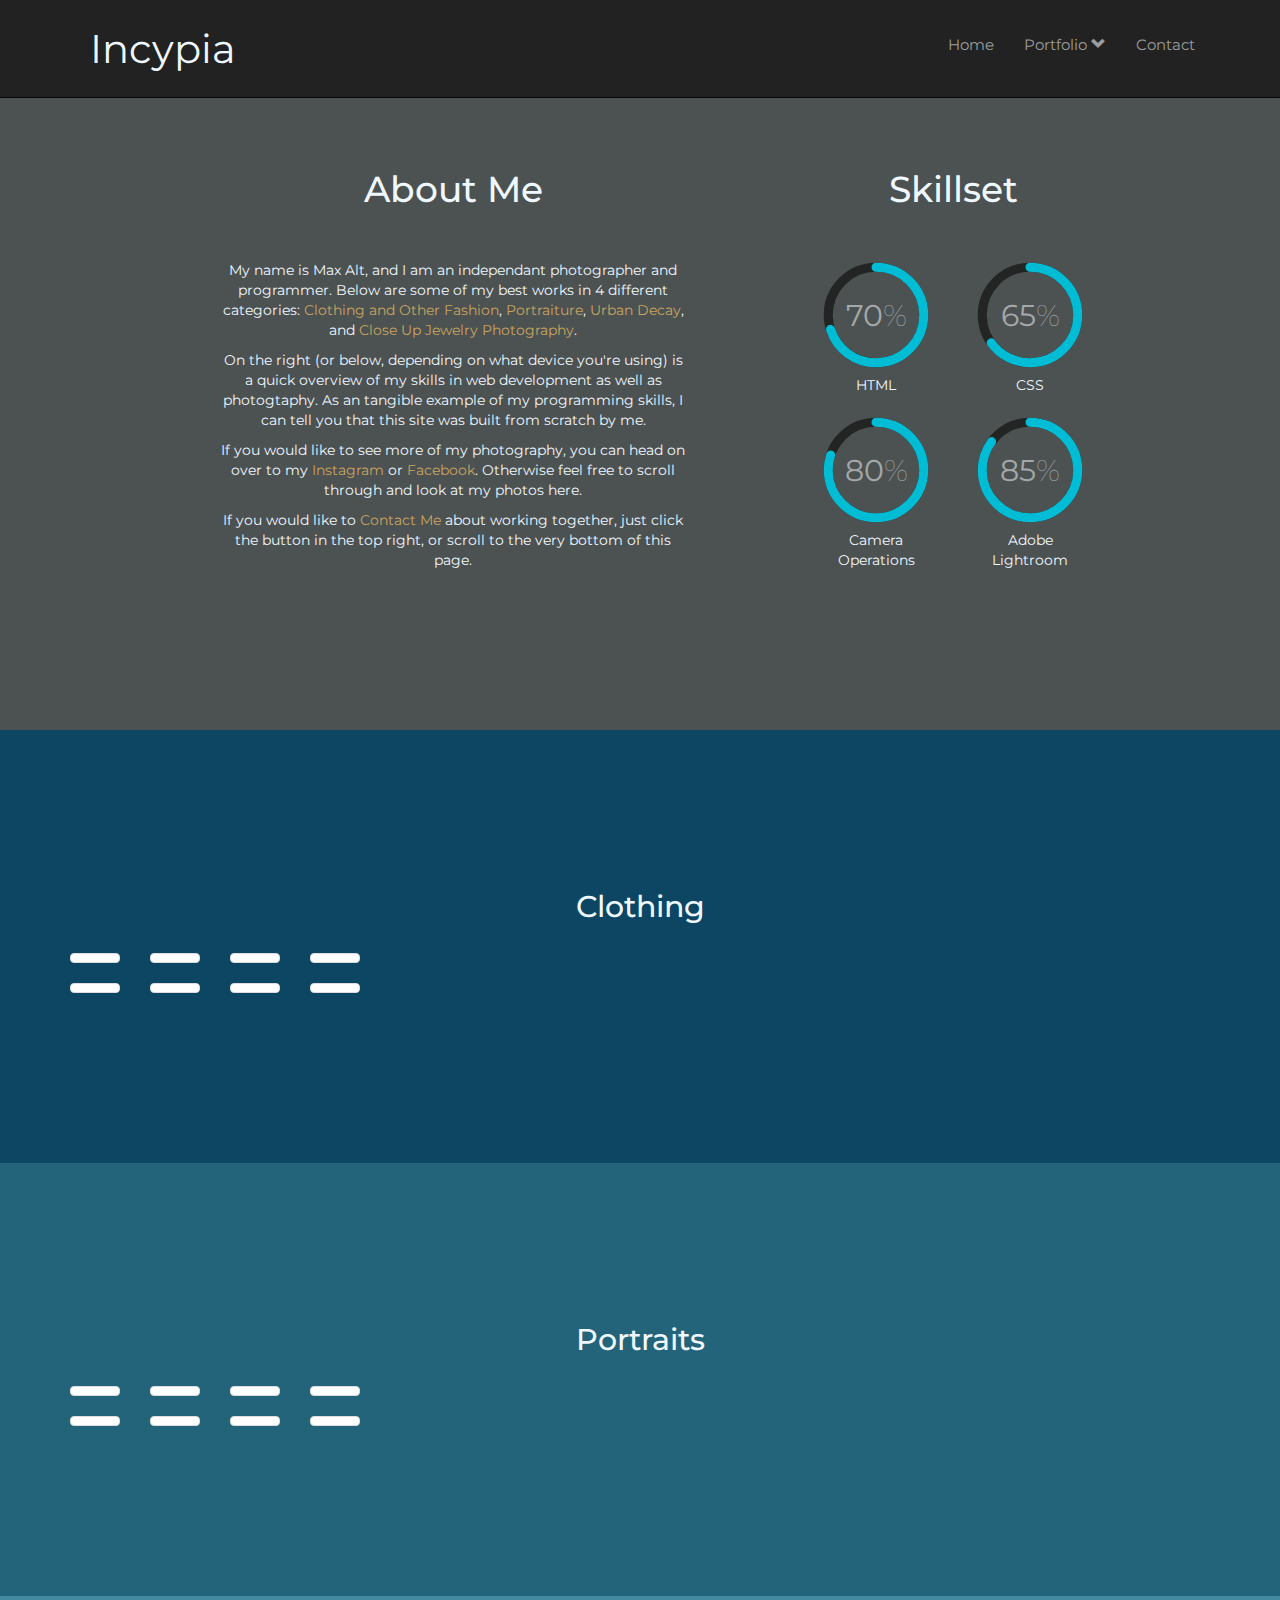
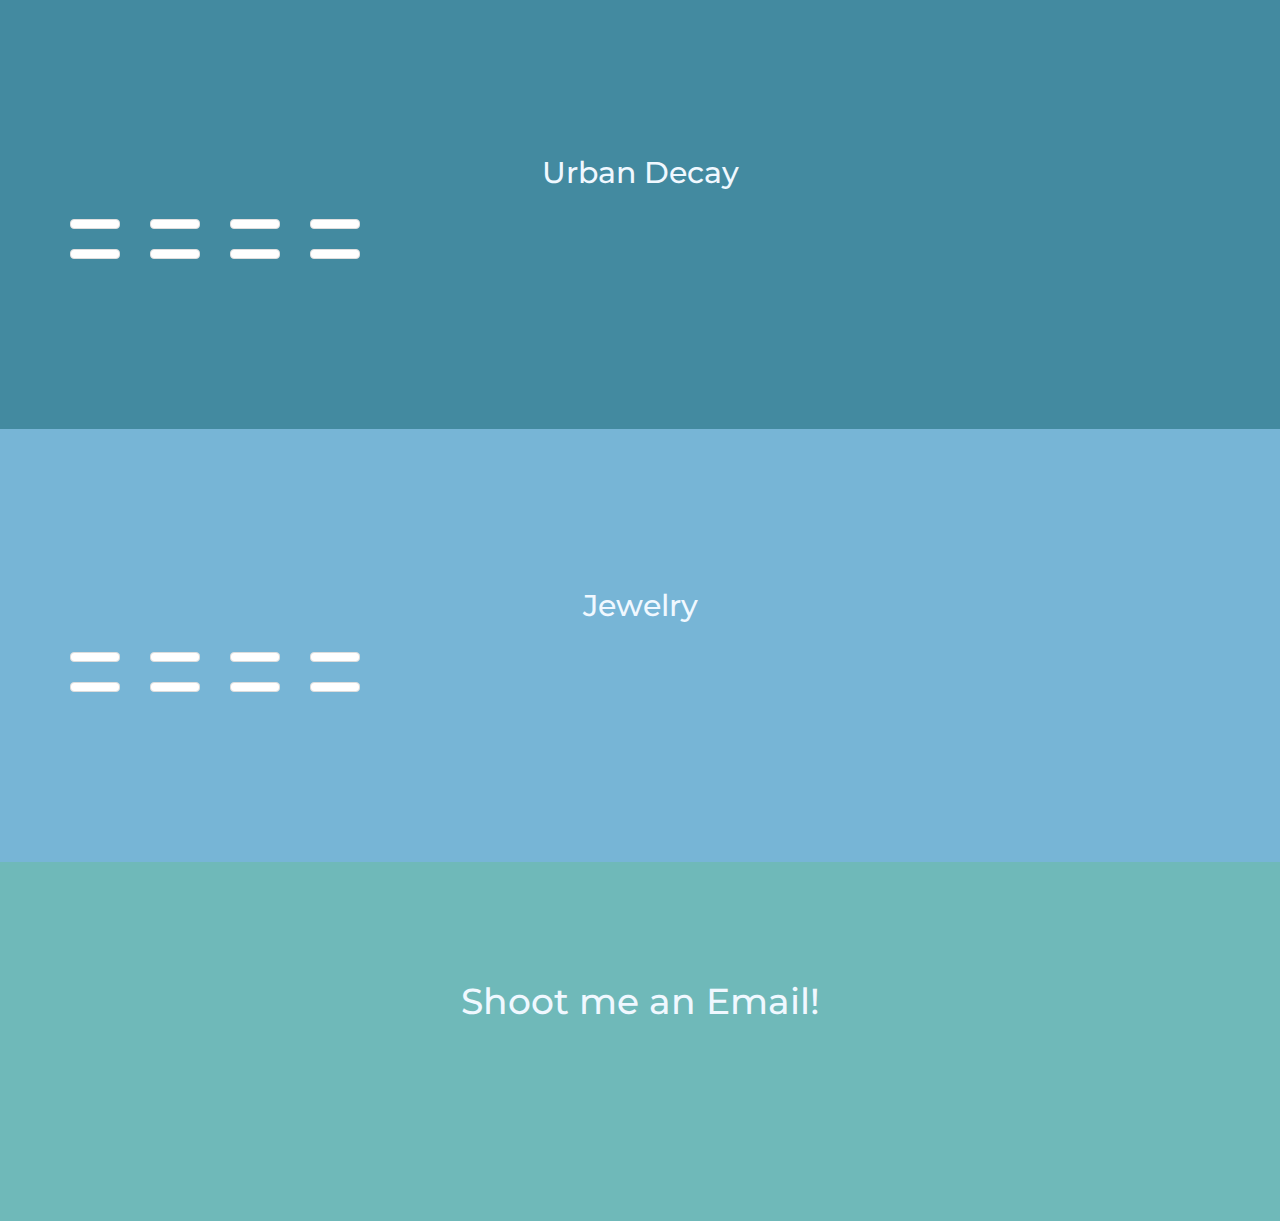
==== commit 52c43295: "added about me section and skillset dials percentage circles" ====
--- a/index.html
+++ b/index.html
@@ -26,6 +26,10 @@
         
         <!-- Latest Jquery -->
 <!--        <script type="text/javascript" src="http://code.jquery.com/jquery-latest.min.js"></script>-->
+<!--        <script src="//ajax.googleapis.com/ajax/libs/jquery/1.11.1/jquery.min.js"></script>-->
+
+<script src="circle-progress.js"></script>
+
         
         <meta charset="utf-8">
         <meta name="viewport" content="width=device-width, initial-scale=1.0">
@@ -33,7 +37,7 @@
         <style>
             body {position: relative;color: aliceblue;font-family: 'Montserrat', sans-serif;}
 
-            #main {padding-top:80px;height:1000px;background-color: #4C5152;}
+            #main {padding-top:150px;padding-bottom:150px;background-color: #4C5152;}
 
             #portfolio-clothing {padding-top:100px;padding-bottom:130px;background-color: #0C4663;}
 
@@ -43,7 +47,7 @@
             
             #portfolio-jewelry {padding-top:100px;padding-bottom:130px;background-color: #77B5D6;} 
 
-            #contact-form {padding-top:100px;padding-bottom:170px;background-color: #B1EDE8;}}
+            #contact-form {padding-top:100px;padding-bottom:170px;background-color: #6FB9B9;}}
 
             .head-nav {font-size: 300px;}
 
@@ -81,7 +85,9 @@
                         
                                 <li><a href="#portfolio-clothing">Clothing</a></li>
                                 <li><a href="#portfolio-portraits">Portraits</a></li>
+                                <li role="separator" class="divider"></li>
                                 <li><a href="#portfolio-urban-decay">Urban Decay</a></li>
+                                <li role="separator" class="divider"></li>
                                 <li><a href="#portfolio-jewelry">Jewelry</a></li>
                                 
                         
@@ -112,17 +118,83 @@
         
 <!--        End Nav  -->
         
+<!-- Begin About Section -->
+        
         <div id="main">
-            <div id='main-left-column'  class="animated fadeInLeft text-left"  style="margin-left:200px;margin-top:50px;max-width:400px;float:left;">
-            <h1>Hello World</h1>
-            <p>Lorem ipsum dolor sit amet, consectetur adipiscing elit. Maecenas pharetra nec tellus ac luctus. Curabitur quis leo urna. Pellentesque id enim condimentum, venenatis mauris non, tincidunt metus. Praesent est ligula, iaculis ac interdum ac, tincidunt et sem. Praesent dictum elit non odio convallis, ut tempus sapien condimentum. Ut blandit ullamcorper gravida. Sed fringilla condimentum purus, vel blandit justo varius vel. Quisque vitae semper metus. Vivamus tincidunt nec massa vitae tempor. Phasellus pellentesque purus eget aliquam fringilla. Donec euismod mattis arcu, lobortis consectetur urna fringilla accumsan. Vestibulum faucibus, orci nec vehicula congue, ipsum ipsum maximus tellus, sit amet porta lectus arcu non turpis. Vivamus dictum viverra dui ac egestas. Praesent tincidunt placerat odio, non blandit dui. Etiam eget nisi congue, euismod urna at, viverra risus. Nam vitae fringilla nibh.</p>
+            
+            <div class="row text-center">
+                <div class="col-xs-2"></div>
+                <div class="animated fadeInLeft col-sm-6"  style="max-width:500px;">
+                    <h1>About Me</h1>
+                    <br><br>
+                    <p>My name is Max Alt, and I am an independant photographer and programmer. Below are some of my best works in 4 different categories: <a style="color:#C9A55F" href="#portfolio-clothing">Clothing and Other Fashion</a>, <a style="color:#C9A55F" href="#portfolio-portraits">Portraiture</a>, <a style="color:#C9A55F" href="#portfolio-urban-decay">Urban Decay</a>, and <a style="color:#C9A55F" href="#portfolio-jewelry">Close Up Jewelry Photography</a>. </p>
+                    <p>On the right (or below, depending on what device you're using) is a quick overview of my skills in web development as well as photogtaphy. As  an tangible example of my programming skills, I can tell you that this site was built from scratch by me.</p>
+                    <p>If you would like to see more of my photography, you can head on over to my <a style="color:#C9A55F" href="http://www.instagram.com/incypia">Instagram</a> or <a style="color:#C9A55F" href="http://www.facebook.com/incypia">Facebook</a>. Otherwise feel free to scroll through and look at my photos here.</p>
+                    <p>If you would like to <a style="color:#C9A55F" href="#contact-form">Contact Me</a> about working together, just click the button in the top right, or scroll to the very bottom of this page.</p>
                 </div>
-            
-            <div id='main-right-column'  class="animated fadeInRight text-right"  style="margin-right:200px;margin-top:50px;max-width:400px;float:right;">
-            <h1>Hello World</h1>
-            <p>Lorem ipsum dolor sit amet, consectetur adipiscing elit. Maecenas pharetra nec tellus ac luctus. Curabitur quis leo urna. Pellentesque id enim condimentum, venenatis mauris non, tincidunt metus. Praesent est ligula, iaculis ac interdum ac, tincidunt et sem. Praesent dictum elit non odio convallis, ut tempus sapien condimentum. Ut blandit ullamcorper gravida. Sed fringilla condimentum purus, vel blandit justo varius vel. Quisque vitae semper metus. Vivamus tincidunt nec massa vitae tempor. Phasellus pellentesque purus eget aliquam fringilla. Donec euismod mattis arcu, lobortis consectetur urna fringilla accumsan. Vestibulum faucibus, orci nec vehicula congue, ipsum ipsum maximus tellus, sit amet porta lectus arcu non turpis. Vivamus dictum viverra dui ac egestas. Praesent tincidunt placerat odio, non blandit dui. Etiam eget nisi congue, euismod urna at, viverra risus. Nam vitae fringilla nibh.</p>
+
+                <!-- Add the extra clearfix for only the required viewport -->
+                <div class="clearfix visible-xs-block"></div>
+
+                <div class="animated fadeInRight col-sm-6" style="max-width:500px;">
+                    <h1>Skillset</h1>
+                    <br>
+                    <div class="o-progress-circle o-progress-circle--rounded">
+                        <div class="o-progress-circle__number">
+                          <span data-pourcent>70</span><em>%</em>
+                        </div>
+                        <div class="o-progress-circle__fill">
+                            <svg class="icon" viewBox="0 0 40 40">
+                                <circle r="15.9154943092" cy="20" cx="20" />
+                                <circle r="15.9154943092" cy="20" cx="20" stroke-dashoffset="30" transform="rotate(-90,20,20)" />
+                            </svg>
+                            <p>HTML</p>
+                        </div>
+                    </div>
+                    <div class="o-progress-circle o-progress-circle--rounded">
+                        <div class="o-progress-circle__number">
+                          <span data-pourcent>65</span><em>%</em>
+                        </div>
+                        <div class="o-progress-circle__fill">
+                            <svg class="icon" viewBox="0 0 40 40">
+                                <circle r="15.9154943092" cy="20" cx="20" />
+                                <circle r="15.9154943092" cy="20" cx="20" stroke-dashoffset="35" transform="rotate(-90,20,20)" />
+                            </svg>
+                            <p>CSS</p>
+                        </div>
+                    </div>
+                    <br>
+                    <div class="o-progress-circle o-progress-circle--rounded">
+                        <div class="o-progress-circle__number">
+                          <span data-pourcent>80</span><em>%</em>
+                        </div>
+                        <div class="o-progress-circle__fill">
+                            <svg class="icon" viewBox="0 0 40 40">
+                                <circle r="15.9154943092" cy="20" cx="20" />
+                                <circle r="15.9154943092" cy="20" cx="20" stroke-dashoffset="20" transform="rotate(-90,20,20)" />
+                            </svg>
+                            <p>Camera Operations</p>
+                        </div>
+                    </div>
+                    <div class="o-progress-circle o-progress-circle--rounded">
+                        <div class="o-progress-circle__number">
+                          <span data-pourcent>85</span><em>%</em>
+                        </div>
+                        <div class="o-progress-circle__fill">
+                            <svg class="icon" viewBox="0 0 40 40">
+                                <circle r="15.9154943092" cy="20" cx="20" />
+                                <circle r="15.9154943092" cy="20" cx="20" stroke-dashoffset="15" transform="rotate(-90,20,20)" />
+                            </svg>
+                            <p>Adobe Lightroom</p>
+                        </div>
+                    </div>
                 </div>
+                <div class="col-xs-2"></div>
+            </div>
+            
         </div>
+        
+<!-- End About Section -->
         
         <div id="portfolio-clothing">
             <br><br>
@@ -212,8 +284,8 @@
             </div>
         
         <div id="portfolio-portraits">
-        <br><br>
-        <h2 class="text-center">Portraits</h2>
+            <br><br>
+            <h2 class="text-center">Portraits</h2>
         
 <!--    Gallery with square previews and click to zoom    -->
         
@@ -299,8 +371,8 @@
             </div>
             
         <div id="portfolio-urban-decay">
-        <br><br>
-        <h2 class="text-center">Urban Decay</h2>
+            <br><br>
+            <h2 class="text-center">Urban Decay</h2>
         
 <!--    Gallery with square previews and click to zoom    -->
         
@@ -387,9 +459,9 @@
             
             </div>
         
-                <div id="portfolio-jewelry">
-        <br><br>
-        <h2 class="text-center">Jewelry</h2>
+        <div id="portfolio-jewelry">
+            <br><br>
+            <h2 class="text-center">Jewelry</h2>
         
 <!--    Gallery with square previews and click to zoom    -->
         
@@ -472,6 +544,7 @@
         
         
 <!--        End Gallery  -->
+            
         </div>
         
 <!--        End Portfolio Section   -->
@@ -512,14 +585,8 @@
 
             
         </div>
-        
-<!--
-        <div id="contact-form">
-            
-
-            <a href="http://www.123contactform.com/form-2167489/Contact-Lead-Form" ><img border="0" src="https://cdn-main.123contactform.com/images3/contactbutton.gif"></a>
-        </div>
--->
+
+<!-- End Contact Section -->
            
         <script>
             $(document).ready(function(){
--- a/css/style.css
+++ b/css/style.css
@@ -0,0 +1,64 @@
+
+.icon {
+  width: 100%;
+  height: 100%;
+}
+.o-progress-circle {
+  display: inline-block;
+  position: relative;
+  width: 120px;
+  height: 120px;
+    margin: 15px;
+    float: center;
+}
+.o-progress-circle__fill circle {
+  fill: none;
+  stroke-width: 3px;
+  stroke: #222523;
+}
+.o-progress-circle__fill circle:nth-child(2) {
+  animation: load-circle 3s;
+  stroke: #00BCD4;
+  stroke-dasharray: 100;
+}
+.o-progress-circle__number {
+  position: absolute;
+  padding-top: 20px;
+  bottom: 0;
+  left: 0;
+  right: 0;
+  display: inline-block;
+  margin: auto;
+  height: 10rem;
+  width: 100%;
+  color: rgba(255,255,255,0.5);
+  font-size: 30px;
+  text-align: center;
+}
+.o-progress-circle__number em {
+  font-weight: 100;
+  font-style: normal;
+}
+.o-progress-circle--rounded circle:nth-child(2) {
+  stroke-linecap: round;
+}
+@-moz-keyframes load-circle {
+  0% {
+    stroke-dashoffset: 100;
+  }
+}
+@-webkit-keyframes load-circle {
+  0% {
+    stroke-dashoffset: 100;
+  }
+}
+@-o-keyframes load-circle {
+  0% {
+    stroke-dashoffset: 100;
+  }
+}
+@keyframes load-circle {
+  0% {
+    stroke-dashoffset: 100;
+  }
+}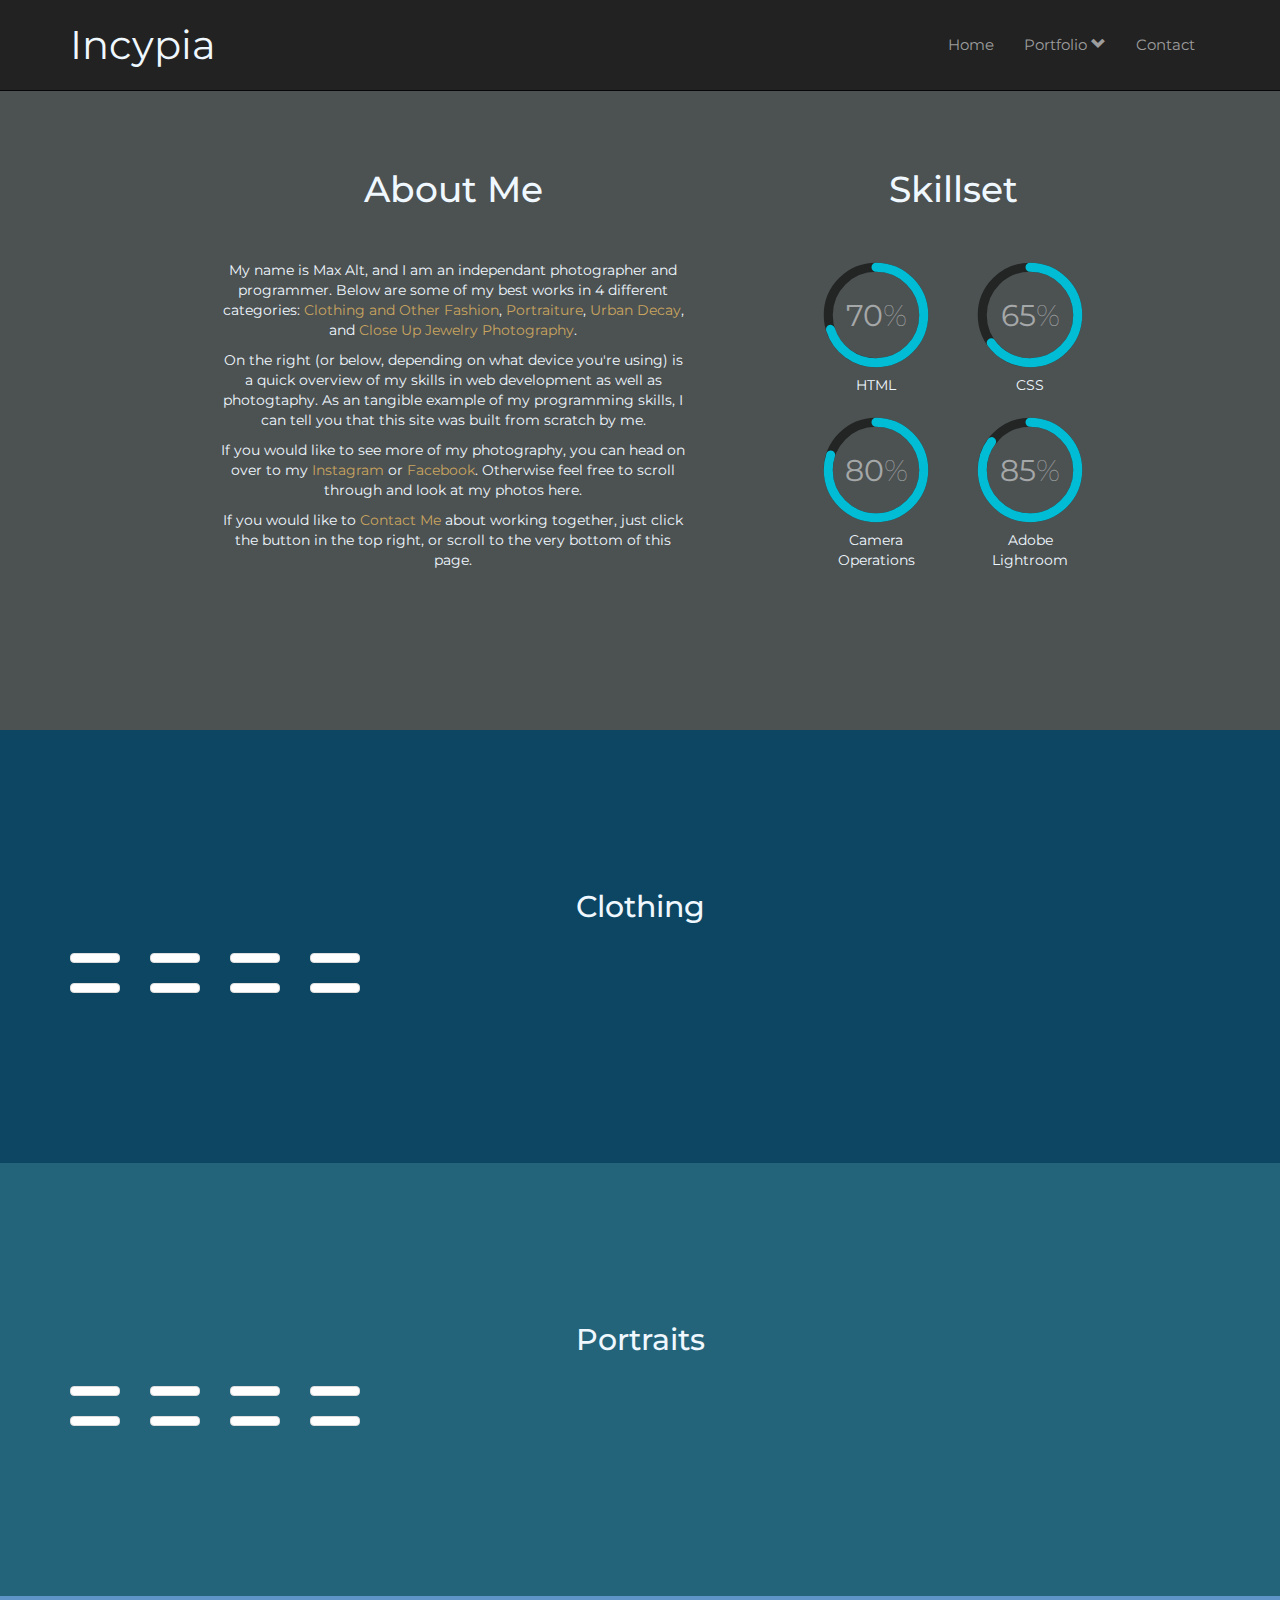
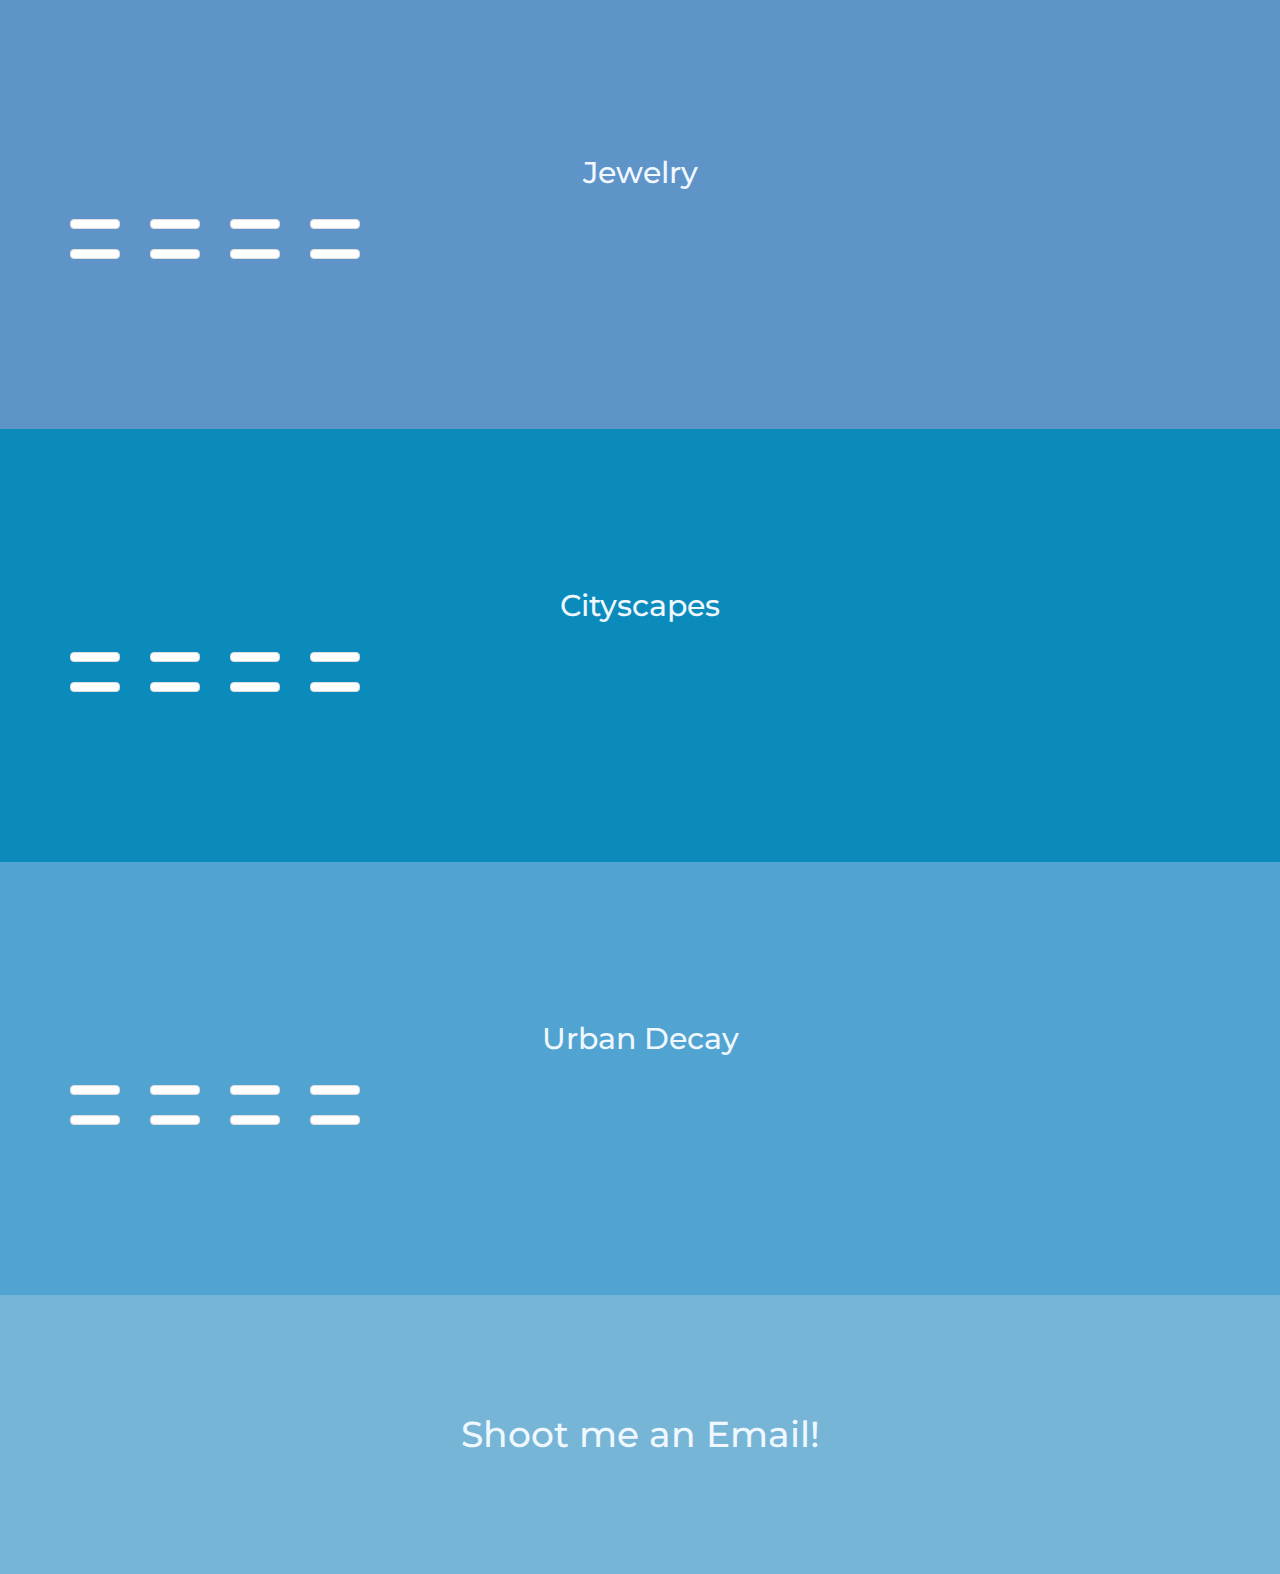
==== commit d876ff52: "added a nicer and smoother color scheme, and finished all sections" ====
--- a/index.html
+++ b/index.html
@@ -43,11 +43,13 @@
 
             #portfolio-portraits {padding-top:100px;padding-bottom:130px;background-color: #23647A;}
 
-            #portfolio-urban-decay {padding-top:100px;padding-bottom:130px;background-color: #438AA0;}
-            
-            #portfolio-jewelry {padding-top:100px;padding-bottom:130px;background-color: #77B5D6;} 
-
-            #contact-form {padding-top:100px;padding-bottom:170px;background-color: #6FB9B9;}}
+            #portfolio-urban-decay {padding-top:100px;padding-bottom:130px;background-color: #51A4D1;}
+            
+            #portfolio-cityscapes {padding-top:100px;padding-bottom:130px;background-color: #0B8BBC;}
+            
+            #portfolio-jewelry {padding-top:100px;padding-bottom:130px;background-color: #5F94C9;}
+
+            #contact-form {padding-top:100px;padding-bottom:90px;background-color: #77B5D6;}
 
             .head-nav {font-size: 300px;}
 
@@ -70,7 +72,7 @@
                     <button style="color:dodgerblue;margin:27px;" type="button" class="navbar-toggle" data-toggle="collapse" data-target="#scrollspy">
                         <span class="sr-only">Toggle navigation</span> Menu <i class="fa fa-bars"></i>
                     </button>
-                    <p class="active incypia-title-brand">Incypia</p>
+                    <p class="active navbar-brand incypia-title-brand"><a style="text-decoration:none;color:aliceblue;" href="#top">Incypia</a></p>
                 </div>
                 
                 <div class="collapse navbar-collapse navbar-right main-navbar-section" id="scrollspy">
@@ -82,30 +84,19 @@
                                 Portfolio <span class="glyphicon glyphicon-chevron-down"></span>
                             </a>
                             <ul class="dropdown-menu">
-                        
+                                
+                                <li class="dropdown-header">Clients</li>
                                 <li><a href="#portfolio-clothing">Clothing</a></li>
                                 <li><a href="#portfolio-portraits">Portraits</a></li>
+                                <li><a href="#portfolio-jewelry">Jewelry</a></li>
                                 <li role="separator" class="divider"></li>
-                                <li><a href="#portfolio-urban-decay">Urban Decay</a></li>
-                                <li role="separator" class="divider"></li>
-                                <li><a href="#portfolio-jewelry">Jewelry</a></li>
-                                
+                                <li class="dropdown-header">Exploration</li>
+                                <li><a href="#portfolio-cityscapes">Cityscapes</a></li>  
+                                <li><a href="#portfolio-urban-decay">Urban Decay</a></li>                              
                         
                             </ul>
                         </li>
-                    
-<!--
-                <li class="dropdown">
-                    <a class="dropdown-toggle disabled" data-toggle="dropdown" href="#portfolio-clothing">Portfolio
-                        <span class="glyphicon glyphicon-chevron-down"></span>
-                    </a>
-                    <ul class="dropdown-menu">
-                        <li><a href="#portfolio-clothing">Clothing</a></li>
-                        <li><a href="#portfolio-portraits">Portraits</a></li>
-                        <li><a href="#portfolio-roofs">Rooftops & Abandoned Places</a></li> 
-                    </ul>
-                </li>
--->
+                        
 <!--                        <li><a href="http://www.123contactform.com/form-2167489/Contact-Lead-Form" ><img border="0" src="https://cdn-main.123contactform.com/images3/contactbutton.gif"></a></li>-->
                         <li><a href="#contact-form">Contact</a></li>   
                     
@@ -213,7 +204,7 @@
                     
                         <div class='col-sm-4 col-xs-6 col-md-3 col-lg-3'>
                             <a class="thumbnail fancybox" rel="clothing-gallery" href="http://placehold.it/1000x666.666666667.png">
-                            <img class="img-responsive" alt="" src="http://placehold.it/1000x666.666666667.png">
+                            <img class="img-responsive" alt="" src="http://placehold.it/250x166.5.png">
                             <div class='text-right'>
                             </div> <!-- text-right / end -->
                             </a>
@@ -221,7 +212,7 @@
                         
                         <div class='col-sm-4 col-xs-6 col-md-3 col-lg-3'>
                             <a class="thumbnail fancybox" rel="clothing-gallery" href="http://placehold.it/1000x666.666666667.png">
-                            <img class="img-responsive" alt="" src="http://placehold.it/1000x666.666666667.png">
+                            <img class="img-responsive" alt="" src="http://placehold.it/250x166.5.png">
                             <div class='text-right'>
                             </div> <!-- text-right / end -->
                             </a>
@@ -229,7 +220,7 @@
                         
                         <div class='col-sm-4 col-xs-6 col-md-3 col-lg-3'>
                             <a class="thumbnail fancybox" rel="clothing-gallery" href="http://placehold.it/1000x666.666666667.png">
-                            <img class="img-responsive" alt="" src="http://placehold.it/1000x666.666666667.png">
+                            <img class="img-responsive" alt="" src="http://placehold.it/250x166.5.png">
                             <div class='text-right'>
                             </div> <!-- text-right / end -->
                             </a>
@@ -237,7 +228,7 @@
                         
                         <div class='col-sm-4 col-xs-6 col-md-3 col-lg-3'>
                             <a class="thumbnail fancybox" rel="clothing-gallery" href="http://placehold.it/1000x666.666666667.png">
-                            <img class="img-responsive" alt="" src="http://placehold.it/1000x666.666666667.png">
+                            <img class="img-responsive" alt="" src="http://placehold.it/250x166.5.png">
                             <div class='text-right'>
                             </div> <!-- text-right / end -->
                             </a>
@@ -245,7 +236,7 @@
                         
                         <div class='col-sm-4 col-xs-6 col-md-3 col-lg-3'>
                             <a class="thumbnail fancybox" rel="clothing-gallery" href="http://placehold.it/1000x666.666666667.png">
-                            <img class="img-responsive" alt="" src="http://placehold.it/1000x666.666666667.png">
+                            <img class="img-responsive" alt="" src="http://placehold.it/250x166.5.png">
                             <div class='text-right'>
                             </div> <!-- text-right / end -->
                             </a>
@@ -253,7 +244,7 @@
                         
                         <div class='col-sm-4 col-xs-6 col-md-3 col-lg-3'>
                             <a class="thumbnail fancybox" rel="clothing-gallery" href="http://placehold.it/1000x666.666666667.png">
-                            <img class="img-responsive" alt="" src="http://placehold.it/1000x666.666666667.png">
+                            <img class="img-responsive" alt="" src="http://placehold.it/250x166.5.png">
                             <div class='text-right'>
                             </div> <!-- text-right / end -->
                             </a>
@@ -261,7 +252,7 @@
                         
                         <div class='col-sm-4 col-xs-6 col-md-3 col-lg-3'>
                             <a class="thumbnail fancybox" rel="clothing-gallery" href="http://placehold.it/1000x666.666666667.png">
-                            <img class="img-responsive" alt="" src="http://placehold.it/1000x666.666666667.png">
+                            <img class="img-responsive" alt="" src="http://placehold.it/250x166.5.png">
                             <div class='text-right'>
                             </div> <!-- text-right / end -->
                             </a>
@@ -269,7 +260,7 @@
                         
                         <div class='col-sm-4 col-xs-6 col-md-3 col-lg-3'>
                             <a class="thumbnail fancybox" rel="clothing-gallery" href="http://placehold.it/1000x666.666666667.png">
-                            <img class="img-responsive" alt="" src="http://placehold.it/1000x666.666666667.png">
+                            <img class="img-responsive" alt="" src="http://placehold.it/250x166.5.png">
                             <div class='text-right'>
                             </div> <!-- text-right / end -->
                             </a>
@@ -300,7 +291,7 @@
                     
                         <div class='col-sm-4 col-xs-6 col-md-3 col-lg-3'>
                             <a class="thumbnail fancybox" rel="portraits-gallery" href="http://placehold.it/1000x666.666666667.png">
-                            <img class="img-responsive" alt="" src="http://placehold.it/1000x666.666666667.png">
+                            <img class="img-responsive" alt="" src="http://placehold.it/250x166.5.png">
                             <div class='text-right'>
                             </div> <!-- text-right / end -->
                             </a>
@@ -308,7 +299,7 @@
                         
                         <div class='col-sm-4 col-xs-6 col-md-3 col-lg-3'>
                             <a class="thumbnail fancybox" rel="portraits-gallery" href="http://placehold.it/1000x666.666666667.png">
-                            <img class="img-responsive" alt="" src="http://placehold.it/1000x666.666666667.png">
+                            <img class="img-responsive" alt="" src="http://placehold.it/250x166.5.png">
                             <div class='text-right'>
                             </div> <!-- text-right / end -->
                             </a>
@@ -316,7 +307,7 @@
                         
                         <div class='col-sm-4 col-xs-6 col-md-3 col-lg-3'>
                             <a class="thumbnail fancybox" rel="portraits-gallery" href="http://placehold.it/1000x666.666666667.png">
-                            <img class="img-responsive" alt="" src="http://placehold.it/1000x666.666666667.png">
+                            <img class="img-responsive" alt="" src="http://placehold.it/250x166.5.png">
                             <div class='text-right'>
                             </div> <!-- text-right / end -->
                             </a>
@@ -324,7 +315,7 @@
                         
                         <div class='col-sm-4 col-xs-6 col-md-3 col-lg-3'>
                             <a class="thumbnail fancybox" rel="portraits-gallery" href="http://placehold.it/1000x666.666666667.png">
-                            <img class="img-responsive" alt="" src="http://placehold.it/1000x666.666666667.png">
+                            <img class="img-responsive" alt="" src="http://placehold.it/250x166.5.png">
                             <div class='text-right'>
                             </div> <!-- text-right / end -->
                             </a>
@@ -332,7 +323,7 @@
                         
                         <div class='col-sm-4 col-xs-6 col-md-3 col-lg-3'>
                             <a class="thumbnail fancybox" rel="portraits-gallery" href="http://placehold.it/1000x666.666666667.png">
-                            <img class="img-responsive" alt="" src="http://placehold.it/1000x666.666666667.png">
+                            <img class="img-responsive" alt="" src="http://placehold.it/250x166.5.png">
                             <div class='text-right'>
                             </div> <!-- text-right / end -->
                             </a>
@@ -340,7 +331,7 @@
                         
                         <div class='col-sm-4 col-xs-6 col-md-3 col-lg-3'>
                             <a class="thumbnail fancybox" rel="portraits-gallery" href="http://placehold.it/1000x666.666666667.png">
-                            <img class="img-responsive" alt="" src="http://placehold.it/1000x666.666666667.png">
+                            <img class="img-responsive" alt="" src="http://placehold.it/250x166.5.png">
                             <div class='text-right'>
                             </div> <!-- text-right / end -->
                             </a>
@@ -348,7 +339,7 @@
                         
                         <div class='col-sm-4 col-xs-6 col-md-3 col-lg-3'>
                             <a class="thumbnail fancybox" rel="portraits-gallery" href="http://placehold.it/1000x666.666666667.png">
-                            <img class="img-responsive" alt="" src="http://placehold.it/1000x666.666666667.png">
+                            <img class="img-responsive" alt="" src="http://placehold.it/250x166.5.png">
                             <div class='text-right'>
                             </div> <!-- text-right / end -->
                             </a>
@@ -356,7 +347,7 @@
                         
                         <div class='col-sm-4 col-xs-6 col-md-3 col-lg-3'>
                             <a class="thumbnail fancybox" rel="portraits-gallery" href="http://placehold.it/1000x666.666666667.png">
-                            <img class="img-responsive" alt="" src="http://placehold.it/1000x666.666666667.png">
+                            <img class="img-responsive" alt="" src="http://placehold.it/250x166.5.png">
                             <div class='text-right'>
                             </div> <!-- text-right / end -->
                             </a>
@@ -369,7 +360,182 @@
 <!--        End Gallery  -->
             
             </div>
-            
+        
+        <div id="portfolio-jewelry">
+            <br><br>
+            <h2 class="text-center">Jewelry</h2>
+        
+<!--    Gallery with square previews and click to zoom    -->
+        
+            <style>
+                .gallery{display: inline-block;margin-top: 20px;}
+            </style>
+
+
+            <div class="container">
+                <div class="row">
+                    <div class='list-group gallery'>
+                    
+                        <div class='col-sm-4 col-xs-6 col-md-3 col-lg-3'>
+                            <a class="thumbnail fancybox" rel="jewelry-gallery" href="http://placehold.it/1000x666.666666667.png">
+                            <img class="img-responsive" alt="" src="http://placehold.it/250x166.5.png">
+                            <div class='text-right'>
+                            </div> <!-- text-right / end -->
+                            </a>
+                        </div>                 
+                        
+                        <div class='col-sm-4 col-xs-6 col-md-3 col-lg-3'>
+                            <a class="thumbnail fancybox" rel="jewelry-gallery" href="http://placehold.it/1000x666.666666667.png">
+                            <img class="img-responsive" alt="" src="http://placehold.it/250x166.5.png">
+                            <div class='text-right'>
+                            </div> <!-- text-right / end -->
+                            </a>
+                        </div>
+                        
+                        <div class='col-sm-4 col-xs-6 col-md-3 col-lg-3'>
+                            <a class="thumbnail fancybox" rel="jewelry-gallery" href="http://placehold.it/1000x666.666666667.png">
+                            <img class="img-responsive" alt="" src="http://placehold.it/250x166.5.png">
+                            <div class='text-right'>
+                            </div> <!-- text-right / end -->
+                            </a>
+                        </div>
+                        
+                        <div class='col-sm-4 col-xs-6 col-md-3 col-lg-3'>
+                            <a class="thumbnail fancybox" rel="jewelry-gallery" href="http://placehold.it/1000x666.666666667.png">
+                            <img class="img-responsive" alt="" src="http://placehold.it/250x166.5.png">
+                            <div class='text-right'>
+                            </div> <!-- text-right / end -->
+                            </a>
+                        </div>
+                        
+                        <div class='col-sm-4 col-xs-6 col-md-3 col-lg-3'>
+                            <a class="thumbnail fancybox" rel="jewelry-gallery" href="http://placehold.it/1000x666.666666667.png">
+                            <img class="img-responsive" alt="" src="http://placehold.it/250x166.5.png">
+                            <div class='text-right'>
+                            </div> <!-- text-right / end -->
+                            </a>
+                        </div>                 
+                        
+                        <div class='col-sm-4 col-xs-6 col-md-3 col-lg-3'>
+                            <a class="thumbnail fancybox" rel="jewelry-gallery" href="http://placehold.it/1000x666.666666667.png">
+                            <img class="img-responsive" alt="" src="http://placehold.it/250x166.5.png">
+                            <div class='text-right'>
+                            </div> <!-- text-right / end -->
+                            </a>
+                        </div>
+                        
+                        <div class='col-sm-4 col-xs-6 col-md-3 col-lg-3'>
+                            <a class="thumbnail fancybox" rel="jewelry-gallery" href="http://placehold.it/1000x666.666666667.png">
+                            <img class="img-responsive" alt="" src="http://placehold.it/250x166.5.png">
+                            <div class='text-right'>
+                            </div> <!-- text-right / end -->
+                            </a>
+                        </div>
+                        
+                        <div class='col-sm-4 col-xs-6 col-md-3 col-lg-3'>
+                            <a class="thumbnail fancybox" rel="jewelry-gallery" href="http://placehold.it/1000x666.666666667.png">
+                            <img class="img-responsive" alt="" src="http://placehold.it/250x166.5.png">
+                            <div class='text-right'>
+                            </div> <!-- text-right / end -->
+                            </a>
+                        </div>
+                    
+                    </div> <!-- list-group / end -->
+	           </div> <!-- row / end -->
+            </div> <!-- container / end -->
+        
+        
+<!--        End Gallery  -->
+            
+        </div>
+        
+        <div id="portfolio-cityscapes">
+            <br><br>
+            <h2 class="text-center">Cityscapes</h2>
+        
+<!--    Gallery with square previews and click to zoom    -->
+        
+            <style>
+                .gallery{display: inline-block;margin-top: 20px;}
+            </style>
+
+
+            <div class="container">
+                <div class="row">
+                    <div class='list-group gallery'>
+                    
+                        <div class='col-sm-4 col-xs-6 col-md-3 col-lg-3'>
+                            <a class="thumbnail fancybox" rel="cityscapes-gallery" href="http://placehold.it/1000x666.666666667.png">
+                            <img class="img-responsive" alt="" src="http://placehold.it/250x166.5.png">
+                            <div class='text-right'>
+                            </div> <!-- text-right / end -->
+                            </a>
+                        </div>                 
+                        
+                        <div class='col-sm-4 col-xs-6 col-md-3 col-lg-3'>
+                            <a class="thumbnail fancybox" rel="cityscapes-gallery" href="http://placehold.it/1000x666.666666667.png">
+                            <img class="img-responsive" alt="" src="http://placehold.it/250x166.5.png">
+                            <div class='text-right'>
+                            </div> <!-- text-right / end -->
+                            </a>
+                        </div>
+                        
+                        <div class='col-sm-4 col-xs-6 col-md-3 col-lg-3'>
+                            <a class="thumbnail fancybox" rel="cityscapes-gallery" href="http://placehold.it/1000x666.666666667.png">
+                            <img class="img-responsive" alt="" src="http://placehold.it/250x166.5.png">
+                            <div class='text-right'>
+                            </div> <!-- text-right / end -->
+                            </a>
+                        </div>
+                        
+                        <div class='col-sm-4 col-xs-6 col-md-3 col-lg-3'>
+                            <a class="thumbnail fancybox" rel="cityscapes-gallery" href="http://placehold.it/1000x666.666666667.png">
+                            <img class="img-responsive" alt="" src="http://placehold.it/250x166.5.png">
+                            <div class='text-right'>
+                            </div> <!-- text-right / end -->
+                            </a>
+                        </div>
+                        
+                        <div class='col-sm-4 col-xs-6 col-md-3 col-lg-3'>
+                            <a class="thumbnail fancybox" rel="cityscapes-gallery" href="http://placehold.it/1000x666.666666667.png">
+                            <img class="img-responsive" alt="" src="http://placehold.it/250x166.5.png">
+                            <div class='text-right'>
+                            </div> <!-- text-right / end -->
+                            </a>
+                        </div>                 
+                        
+                        <div class='col-sm-4 col-xs-6 col-md-3 col-lg-3'>
+                            <a class="thumbnail fancybox" rel="cityscapes-gallery" href="http://placehold.it/1000x666.666666667.png">
+                            <img class="img-responsive" alt="" src="http://placehold.it/250x166.5.png">
+                            <div class='text-right'>
+                            </div> <!-- text-right / end -->
+                            </a>
+                        </div>
+                        
+                        <div class='col-sm-4 col-xs-6 col-md-3 col-lg-3'>
+                            <a class="thumbnail fancybox" rel="cityscapes-gallery" href="http://placehold.it/1000x666.666666667.png">
+                            <img class="img-responsive" alt="" src="http://placehold.it/250x166.5.png">
+                            <div class='text-right'>
+                            </div> <!-- text-right / end -->
+                            </a>
+                        </div>
+                        
+                        <div class='col-sm-4 col-xs-6 col-md-3 col-lg-3'>
+                            <a class="thumbnail fancybox" rel="cityscapes-gallery" href="http://placehold.it/1000x666.666666667.png">
+                            <img class="img-responsive" alt="" src="http://placehold.it/250x166.5.png">
+                            <div class='text-right'>
+                            </div> <!-- text-right / end -->
+                            </a>
+                        </div>
+                    
+                    </div> <!-- list-group / end -->
+	           </div> <!-- row / end -->
+            </div> <!-- container / end -->
+        
+<!--        End Gallery  -->
+            
+            </div>
+        
         <div id="portfolio-urban-decay">
             <br><br>
             <h2 class="text-center">Urban Decay</h2>
@@ -387,7 +553,7 @@
                     
                         <div class='col-sm-4 col-xs-6 col-md-3 col-lg-3'>
                             <a class="thumbnail fancybox" rel="urban-decay-gallery" href="http://placehold.it/1000x666.666666667.png">
-                            <img class="img-responsive" alt="" src="http://placehold.it/1000x666.666666667.png">
+                            <img class="img-responsive" alt="" src="http://placehold.it/250x166.5.png">
                             <div class='text-right'>
                             </div> <!-- text-right / end -->
                             </a>
@@ -395,7 +561,7 @@
                         
                         <div class='col-sm-4 col-xs-6 col-md-3 col-lg-3'>
                             <a class="thumbnail fancybox" rel="urban-decay-gallery" href="http://placehold.it/1000x666.666666667.png">
-                            <img class="img-responsive" alt="" src="http://placehold.it/1000x666.666666667.png">
+                            <img class="img-responsive" alt="" src="http://placehold.it/250x166.5.png">
                             <div class='text-right'>
                             </div> <!-- text-right / end -->
                             </a>
@@ -403,7 +569,7 @@
                         
                         <div class='col-sm-4 col-xs-6 col-md-3 col-lg-3'>
                             <a class="thumbnail fancybox" rel="urban-decay-gallery" href="http://placehold.it/1000x666.666666667.png">
-                            <img class="img-responsive" alt="" src="http://placehold.it/1000x666.666666667.png">
+                            <img class="img-responsive" alt="" src="http://placehold.it/250x166.5.png">
                             <div class='text-right'>
                             </div> <!-- text-right / end -->
                             </a>
@@ -411,7 +577,7 @@
                         
                         <div class='col-sm-4 col-xs-6 col-md-3 col-lg-3'>
                             <a class="thumbnail fancybox" rel="urban-decay-gallery" href="http://placehold.it/1000x666.666666667.png">
-                            <img class="img-responsive" alt="" src="http://placehold.it/1000x666.666666667.png">
+                            <img class="img-responsive" alt="" src="http://placehold.it/250x166.5.png">
                             <div class='text-right'>
                             </div> <!-- text-right / end -->
                             </a>
@@ -419,7 +585,7 @@
                         
                         <div class='col-sm-4 col-xs-6 col-md-3 col-lg-3'>
                             <a class="thumbnail fancybox" rel="urban-decay-gallery" href="http://placehold.it/1000x666.666666667.png">
-                            <img class="img-responsive" alt="" src="http://placehold.it/1000x666.666666667.png">
+                            <img class="img-responsive" alt="" src="http://placehold.it/250x166.5.png">
                             <div class='text-right'>
                             </div> <!-- text-right / end -->
                             </a>
@@ -427,7 +593,7 @@
                         
                         <div class='col-sm-4 col-xs-6 col-md-3 col-lg-3'>
                             <a class="thumbnail fancybox" rel="urban-decay-gallery" href="http://placehold.it/1000x666.666666667.png">
-                            <img class="img-responsive" alt="" src="http://placehold.it/1000x666.666666667.png">
+                            <img class="img-responsive" alt="" src="http://placehold.it/250x166.5.png">
                             <div class='text-right'>
                             </div> <!-- text-right / end -->
                             </a>
@@ -435,7 +601,7 @@
                         
                         <div class='col-sm-4 col-xs-6 col-md-3 col-lg-3'>
                             <a class="thumbnail fancybox" rel="urban-decay-gallery" href="http://placehold.it/1000x666.666666667.png">
-                            <img class="img-responsive" alt="" src="http://placehold.it/1000x666.666666667.png">
+                            <img class="img-responsive" alt="" src="http://placehold.it/250x166.5.png">
                             <div class='text-right'>
                             </div> <!-- text-right / end -->
                             </a>
@@ -443,7 +609,7 @@
                         
                         <div class='col-sm-4 col-xs-6 col-md-3 col-lg-3'>
                             <a class="thumbnail fancybox" rel="urban-decay-gallery" href="http://placehold.it/1000x666.666666667.png">
-                            <img class="img-responsive" alt="" src="http://placehold.it/1000x666.666666667.png">
+                            <img class="img-responsive" alt="" src="http://placehold.it/250x166.5.png">
                             <div class='text-right'>
                             </div> <!-- text-right / end -->
                             </a>
@@ -458,94 +624,6 @@
 <!--        End Gallery  -->
             
             </div>
-        
-        <div id="portfolio-jewelry">
-            <br><br>
-            <h2 class="text-center">Jewelry</h2>
-        
-<!--    Gallery with square previews and click to zoom    -->
-        
-            <style>
-                .gallery{display: inline-block;margin-top: 20px;}
-            </style>
-
-
-            <div class="container">
-                <div class="row">
-                    <div class='list-group gallery'>
-                    
-                        <div class='col-sm-4 col-xs-6 col-md-3 col-lg-3'>
-                            <a class="thumbnail fancybox" rel="jewelry-gallery" href="http://placehold.it/1000x666.666666667.png">
-                            <img class="img-responsive" alt="" src="http://placehold.it/1000x666.666666667.png">
-                            <div class='text-right'>
-                            </div> <!-- text-right / end -->
-                            </a>
-                        </div>                 
-                        
-                        <div class='col-sm-4 col-xs-6 col-md-3 col-lg-3'>
-                            <a class="thumbnail fancybox" rel="jewelry-gallery" href="http://placehold.it/1000x666.666666667.png">
-                            <img class="img-responsive" alt="" src="http://placehold.it/1000x666.666666667.png">
-                            <div class='text-right'>
-                            </div> <!-- text-right / end -->
-                            </a>
-                        </div>
-                        
-                        <div class='col-sm-4 col-xs-6 col-md-3 col-lg-3'>
-                            <a class="thumbnail fancybox" rel="jewelry-gallery" href="http://placehold.it/1000x666.666666667.png">
-                            <img class="img-responsive" alt="" src="http://placehold.it/1000x666.666666667.png">
-                            <div class='text-right'>
-                            </div> <!-- text-right / end -->
-                            </a>
-                        </div>
-                        
-                        <div class='col-sm-4 col-xs-6 col-md-3 col-lg-3'>
-                            <a class="thumbnail fancybox" rel="jewelry-gallery" href="http://placehold.it/1000x666.666666667.png">
-                            <img class="img-responsive" alt="" src="http://placehold.it/1000x666.666666667.png">
-                            <div class='text-right'>
-                            </div> <!-- text-right / end -->
-                            </a>
-                        </div>
-                        
-                        <div class='col-sm-4 col-xs-6 col-md-3 col-lg-3'>
-                            <a class="thumbnail fancybox" rel="jewelry-gallery" href="http://placehold.it/1000x666.666666667.png">
-                            <img class="img-responsive" alt="" src="http://placehold.it/1000x666.666666667.png">
-                            <div class='text-right'>
-                            </div> <!-- text-right / end -->
-                            </a>
-                        </div>                 
-                        
-                        <div class='col-sm-4 col-xs-6 col-md-3 col-lg-3'>
-                            <a class="thumbnail fancybox" rel="jewelry-gallery" href="http://placehold.it/1000x666.666666667.png">
-                            <img class="img-responsive" alt="" src="http://placehold.it/1000x666.666666667.png">
-                            <div class='text-right'>
-                            </div> <!-- text-right / end -->
-                            </a>
-                        </div>
-                        
-                        <div class='col-sm-4 col-xs-6 col-md-3 col-lg-3'>
-                            <a class="thumbnail fancybox" rel="jewelry-gallery" href="http://placehold.it/1000x666.666666667.png">
-                            <img class="img-responsive" alt="" src="http://placehold.it/1000x666.666666667.png">
-                            <div class='text-right'>
-                            </div> <!-- text-right / end -->
-                            </a>
-                        </div>
-                        
-                        <div class='col-sm-4 col-xs-6 col-md-3 col-lg-3'>
-                            <a class="thumbnail fancybox" rel="jewelry-gallery" href="http://placehold.it/1000x666.666666667.png">
-                            <img class="img-responsive" alt="" src="http://placehold.it/1000x666.666666667.png">
-                            <div class='text-right'>
-                            </div> <!-- text-right / end -->
-                            </a>
-                        </div>
-                    
-                    </div> <!-- list-group / end -->
-	           </div> <!-- row / end -->
-            </div> <!-- container / end -->
-        
-        
-<!--        End Gallery  -->
-            
-        </div>
         
 <!--        End Portfolio Section   -->
             
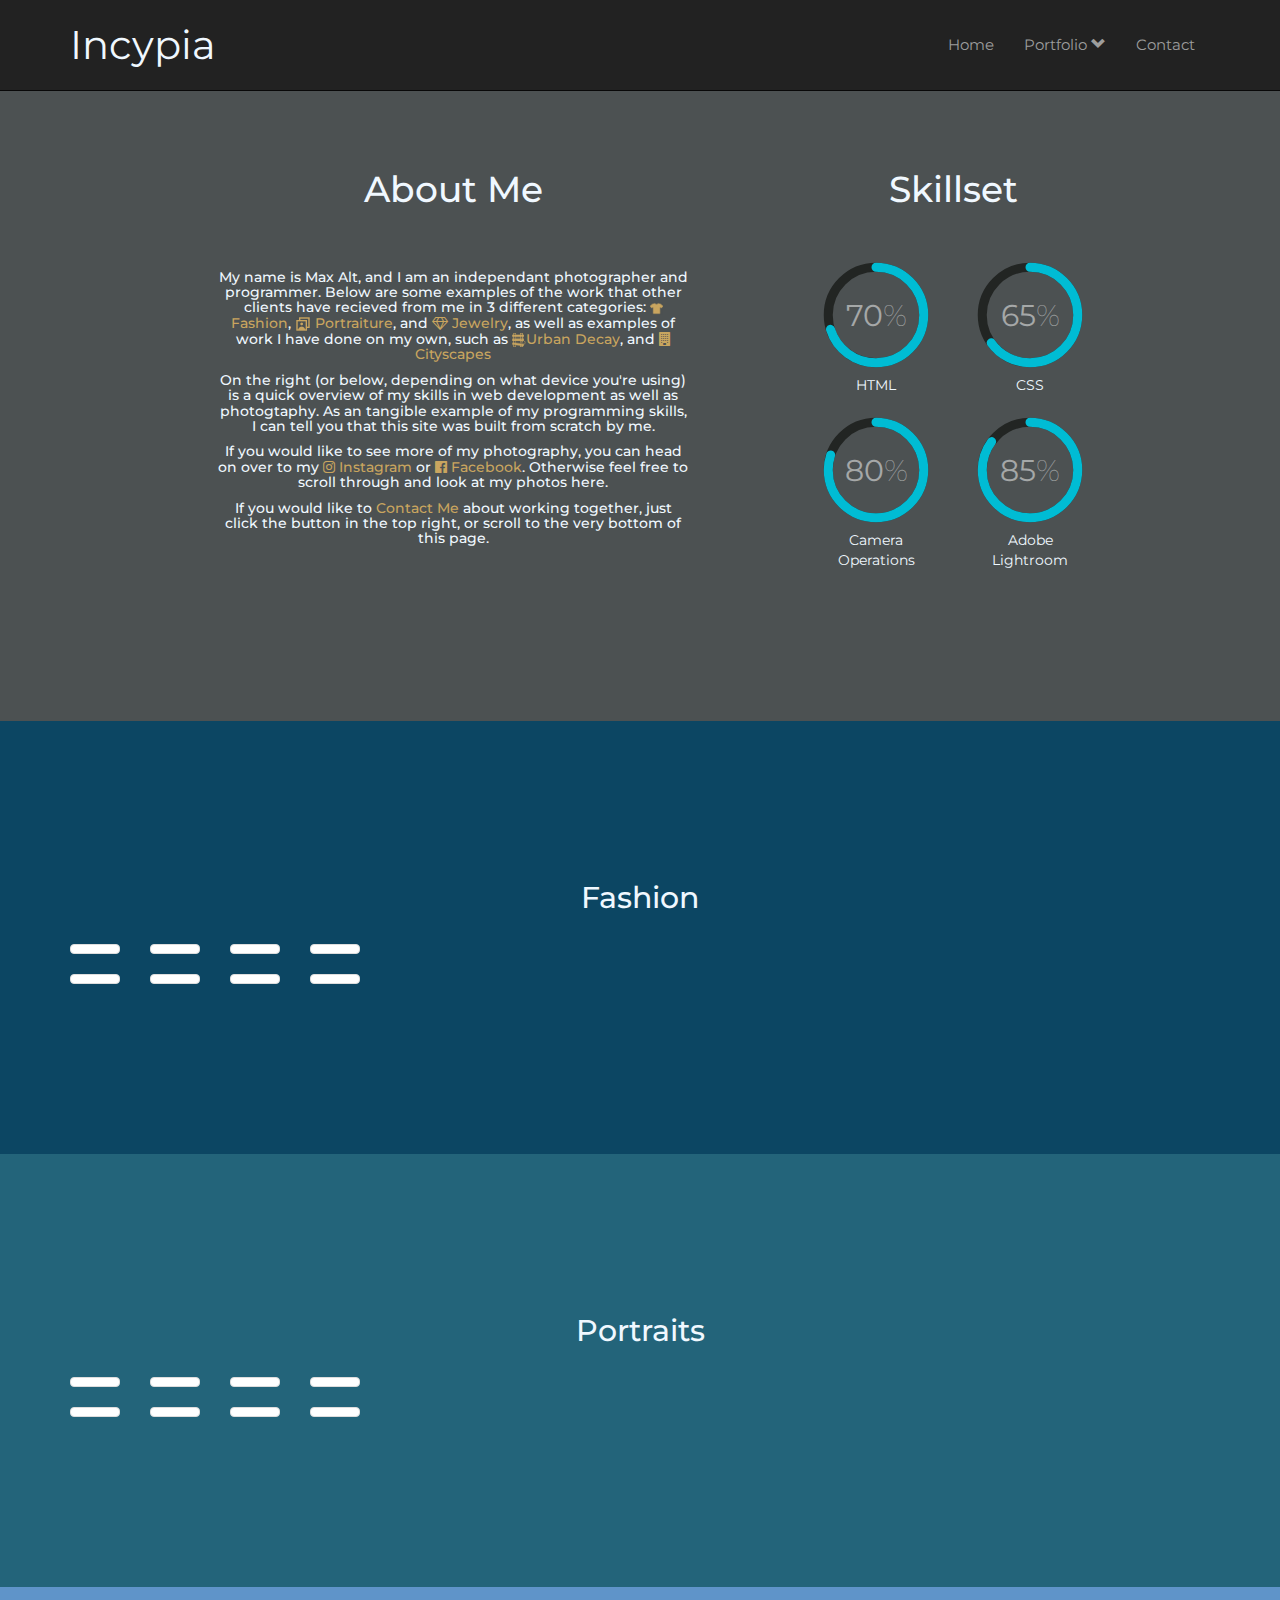
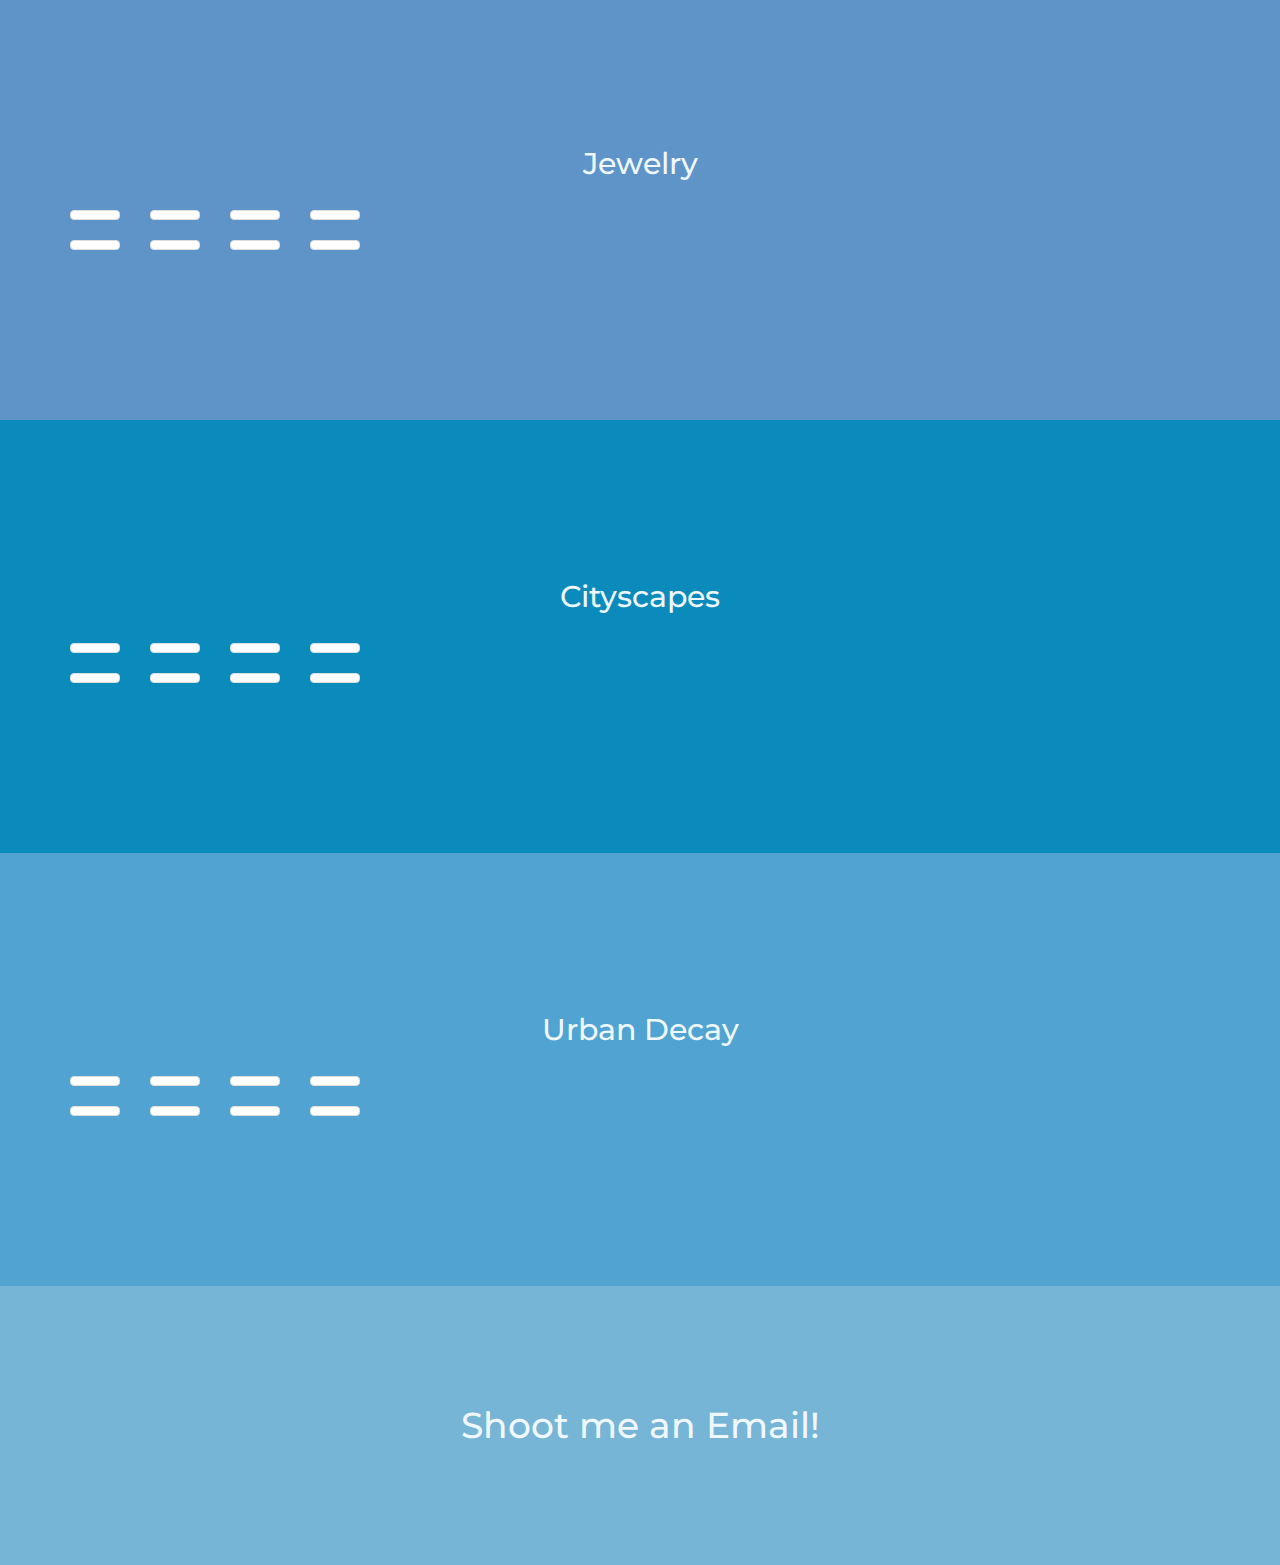
==== commit 16ee19b1: "added fonticons and custom icons" ====
--- a/index.html
+++ b/index.html
@@ -39,7 +39,7 @@
 
             #main {padding-top:150px;padding-bottom:150px;background-color: #4C5152;}
 
-            #portfolio-clothing {padding-top:100px;padding-bottom:130px;background-color: #0C4663;}
+            #portfolio-fashion {padding-top:100px;padding-bottom:130px;background-color: #0C4663;}
 
             #portfolio-portraits {padding-top:100px;padding-bottom:130px;background-color: #23647A;}
 
@@ -85,12 +85,12 @@
                             </a>
                             <ul class="dropdown-menu">
                                 
-                                <li class="dropdown-header">Clients</li>
-                                <li><a href="#portfolio-clothing">Clothing</a></li>
+                                <li class="dropdown-header">Client Work</li>
+                                <li><a href="#portfolio-fashion">Fashion</a></li>
                                 <li><a href="#portfolio-portraits">Portraits</a></li>
                                 <li><a href="#portfolio-jewelry">Jewelry</a></li>
                                 <li role="separator" class="divider"></li>
-                                <li class="dropdown-header">Exploration</li>
+                                <li class="dropdown-header">Personal Work</li>
                                 <li><a href="#portfolio-cityscapes">Cityscapes</a></li>  
                                 <li><a href="#portfolio-urban-decay">Urban Decay</a></li>                              
                         
@@ -118,10 +118,10 @@
                 <div class="animated fadeInLeft col-sm-6"  style="max-width:500px;">
                     <h1>About Me</h1>
                     <br><br>
-                    <p>My name is Max Alt, and I am an independant photographer and programmer. Below are some of my best works in 4 different categories: <a style="color:#C9A55F" href="#portfolio-clothing">Clothing and Other Fashion</a>, <a style="color:#C9A55F" href="#portfolio-portraits">Portraiture</a>, <a style="color:#C9A55F" href="#portfolio-urban-decay">Urban Decay</a>, and <a style="color:#C9A55F" href="#portfolio-jewelry">Close Up Jewelry Photography</a>. </p>
-                    <p>On the right (or below, depending on what device you're using) is a quick overview of my skills in web development as well as photogtaphy. As  an tangible example of my programming skills, I can tell you that this site was built from scratch by me.</p>
-                    <p>If you would like to see more of my photography, you can head on over to my <a style="color:#C9A55F" href="http://www.instagram.com/incypia">Instagram</a> or <a style="color:#C9A55F" href="http://www.facebook.com/incypia">Facebook</a>. Otherwise feel free to scroll through and look at my photos here.</p>
-                    <p>If you would like to <a style="color:#C9A55F" href="#contact-form">Contact Me</a> about working together, just click the button in the top right, or scroll to the very bottom of this page.</p>
+                    <h5>My name is Max Alt, and I am an independant photographer and programmer. Below are some examples of the work that other clients have recieved from me in 3 different categories: <a style="color:#C9A55F" href="#portfolio-fashion"><img src="img/shirt-512.png" height="13" width="13"> Fashion</a>, <a style="color:#C9A55F" href="#portfolio-portraits"><img src="img/i23-01-32.png" height="16" width="16"> Portraiture</a>, and <a style="color:#C9A55F" href="#portfolio-jewelry"><i class="fa fa-diamond" aria-hidden="true"></i> Jewelry</a>, as well as examples of work I have done on my own, such as <a style="color:#C9A55F" href="#portfolio-urban-decay"> <img src="img/realestate-go-10-512.png" height="14" width="14">Urban Decay</a>, and <a style="color:#C9A55F" href="#portfolio-cityscapes"><i class="fa fa-building" aria-hidden="true"></i> Cityscapes</a> </h5>
+                    <h5>On the right (or below, depending on what device you're using) is a quick overview of my skills in web development as well as photogtaphy. As  an tangible example of my programming skills, I can tell you that this site was built from scratch by me.</h5>
+                    <h5>If you would like to see more of my photography, you can head on over to my <a style="color:#C9A55F" href="http://www.instagram.com/incypia"><i class="fa fa-instagram" aria-hidden="true"></i> Instagram</a> or <a style="color:#C9A55F" href="http://www.facebook.com/incypia"><i class="fa fa-facebook-official" aria-hidden="true"></i> Facebook</a>. Otherwise feel free to scroll through and look at my photos here.</h5>
+                    <h5>If you would like to <a style="color:#C9A55F" href="#contact-form">Contact Me</a> about working together, just click the button in the top right, or scroll to the very bottom of this page.</h5>
                 </div>
 
                 <!-- Add the extra clearfix for only the required viewport -->
@@ -187,9 +187,9 @@
         
 <!-- End About Section -->
         
-        <div id="portfolio-clothing">
+        <div id="portfolio-fashion">
             <br><br>
-            <h2 class="text-center">Clothing</h2>
+            <h2 class="text-center">Fashion</h2>
         
 <!--    Gallery with square previews and click to zoom    -->
         
@@ -203,63 +203,63 @@
                     <div class='list-group gallery'>
                     
                         <div class='col-sm-4 col-xs-6 col-md-3 col-lg-3'>
-                            <a class="thumbnail fancybox" rel="clothing-gallery" href="http://placehold.it/1000x666.666666667.png">
-                            <img class="img-responsive" alt="" src="http://placehold.it/250x166.5.png">
-                            <div class='text-right'>
-                            </div> <!-- text-right / end -->
-                            </a>
-                        </div>                 
-                        
-                        <div class='col-sm-4 col-xs-6 col-md-3 col-lg-3'>
-                            <a class="thumbnail fancybox" rel="clothing-gallery" href="http://placehold.it/1000x666.666666667.png">
-                            <img class="img-responsive" alt="" src="http://placehold.it/250x166.5.png">
-                            <div class='text-right'>
-                            </div> <!-- text-right / end -->
-                            </a>
-                        </div>
-                        
-                        <div class='col-sm-4 col-xs-6 col-md-3 col-lg-3'>
-                            <a class="thumbnail fancybox" rel="clothing-gallery" href="http://placehold.it/1000x666.666666667.png">
-                            <img class="img-responsive" alt="" src="http://placehold.it/250x166.5.png">
-                            <div class='text-right'>
-                            </div> <!-- text-right / end -->
-                            </a>
-                        </div>
-                        
-                        <div class='col-sm-4 col-xs-6 col-md-3 col-lg-3'>
-                            <a class="thumbnail fancybox" rel="clothing-gallery" href="http://placehold.it/1000x666.666666667.png">
-                            <img class="img-responsive" alt="" src="http://placehold.it/250x166.5.png">
-                            <div class='text-right'>
-                            </div> <!-- text-right / end -->
-                            </a>
-                        </div>
-                        
-                        <div class='col-sm-4 col-xs-6 col-md-3 col-lg-3'>
-                            <a class="thumbnail fancybox" rel="clothing-gallery" href="http://placehold.it/1000x666.666666667.png">
-                            <img class="img-responsive" alt="" src="http://placehold.it/250x166.5.png">
-                            <div class='text-right'>
-                            </div> <!-- text-right / end -->
-                            </a>
-                        </div>                 
-                        
-                        <div class='col-sm-4 col-xs-6 col-md-3 col-lg-3'>
-                            <a class="thumbnail fancybox" rel="clothing-gallery" href="http://placehold.it/1000x666.666666667.png">
-                            <img class="img-responsive" alt="" src="http://placehold.it/250x166.5.png">
-                            <div class='text-right'>
-                            </div> <!-- text-right / end -->
-                            </a>
-                        </div>
-                        
-                        <div class='col-sm-4 col-xs-6 col-md-3 col-lg-3'>
-                            <a class="thumbnail fancybox" rel="clothing-gallery" href="http://placehold.it/1000x666.666666667.png">
-                            <img class="img-responsive" alt="" src="http://placehold.it/250x166.5.png">
-                            <div class='text-right'>
-                            </div> <!-- text-right / end -->
-                            </a>
-                        </div>
-                        
-                        <div class='col-sm-4 col-xs-6 col-md-3 col-lg-3'>
-                            <a class="thumbnail fancybox" rel="clothing-gallery" href="http://placehold.it/1000x666.666666667.png">
+                            <a class="thumbnail fancybox" rel="fashion-gallery" href="http://placehold.it/1000x666.666666667.png">
+                            <img class="img-responsive" alt="" src="http://placehold.it/250x166.5.png">
+                            <div class='text-right'>
+                            </div> <!-- text-right / end -->
+                            </a>
+                        </div>                 
+                        
+                        <div class='col-sm-4 col-xs-6 col-md-3 col-lg-3'>
+                            <a class="thumbnail fancybox" rel="fashion-gallery" href="http://placehold.it/1000x666.666666667.png">
+                            <img class="img-responsive" alt="" src="http://placehold.it/250x166.5.png">
+                            <div class='text-right'>
+                            </div> <!-- text-right / end -->
+                            </a>
+                        </div>
+                        
+                        <div class='col-sm-4 col-xs-6 col-md-3 col-lg-3'>
+                            <a class="thumbnail fancybox" rel="fashion-gallery" href="http://placehold.it/1000x666.666666667.png">
+                            <img class="img-responsive" alt="" src="http://placehold.it/250x166.5.png">
+                            <div class='text-right'>
+                            </div> <!-- text-right / end -->
+                            </a>
+                        </div>
+                        
+                        <div class='col-sm-4 col-xs-6 col-md-3 col-lg-3'>
+                            <a class="thumbnail fancybox" rel="fashion-gallery" href="http://placehold.it/1000x666.666666667.png">
+                            <img class="img-responsive" alt="" src="http://placehold.it/250x166.5.png">
+                            <div class='text-right'>
+                            </div> <!-- text-right / end -->
+                            </a>
+                        </div>
+                        
+                        <div class='col-sm-4 col-xs-6 col-md-3 col-lg-3'>
+                            <a class="thumbnail fancybox" rel="fashion-gallery" href="http://placehold.it/1000x666.666666667.png">
+                            <img class="img-responsive" alt="" src="http://placehold.it/250x166.5.png">
+                            <div class='text-right'>
+                            </div> <!-- text-right / end -->
+                            </a>
+                        </div>                 
+                        
+                        <div class='col-sm-4 col-xs-6 col-md-3 col-lg-3'>
+                            <a class="thumbnail fancybox" rel="fashion-gallery" href="http://placehold.it/1000x666.666666667.png">
+                            <img class="img-responsive" alt="" src="http://placehold.it/250x166.5.png">
+                            <div class='text-right'>
+                            </div> <!-- text-right / end -->
+                            </a>
+                        </div>
+                        
+                        <div class='col-sm-4 col-xs-6 col-md-3 col-lg-3'>
+                            <a class="thumbnail fancybox" rel="fashion-gallery" href="http://placehold.it/1000x666.666666667.png">
+                            <img class="img-responsive" alt="" src="http://placehold.it/250x166.5.png">
+                            <div class='text-right'>
+                            </div> <!-- text-right / end -->
+                            </a>
+                        </div>
+                        
+                        <div class='col-sm-4 col-xs-6 col-md-3 col-lg-3'>
+                            <a class="thumbnail fancybox" rel="fashion-gallery" href="http://placehold.it/1000x666.666666667.png">
                             <img class="img-responsive" alt="" src="http://placehold.it/250x166.5.png">
                             <div class='text-right'>
                             </div> <!-- text-right / end -->
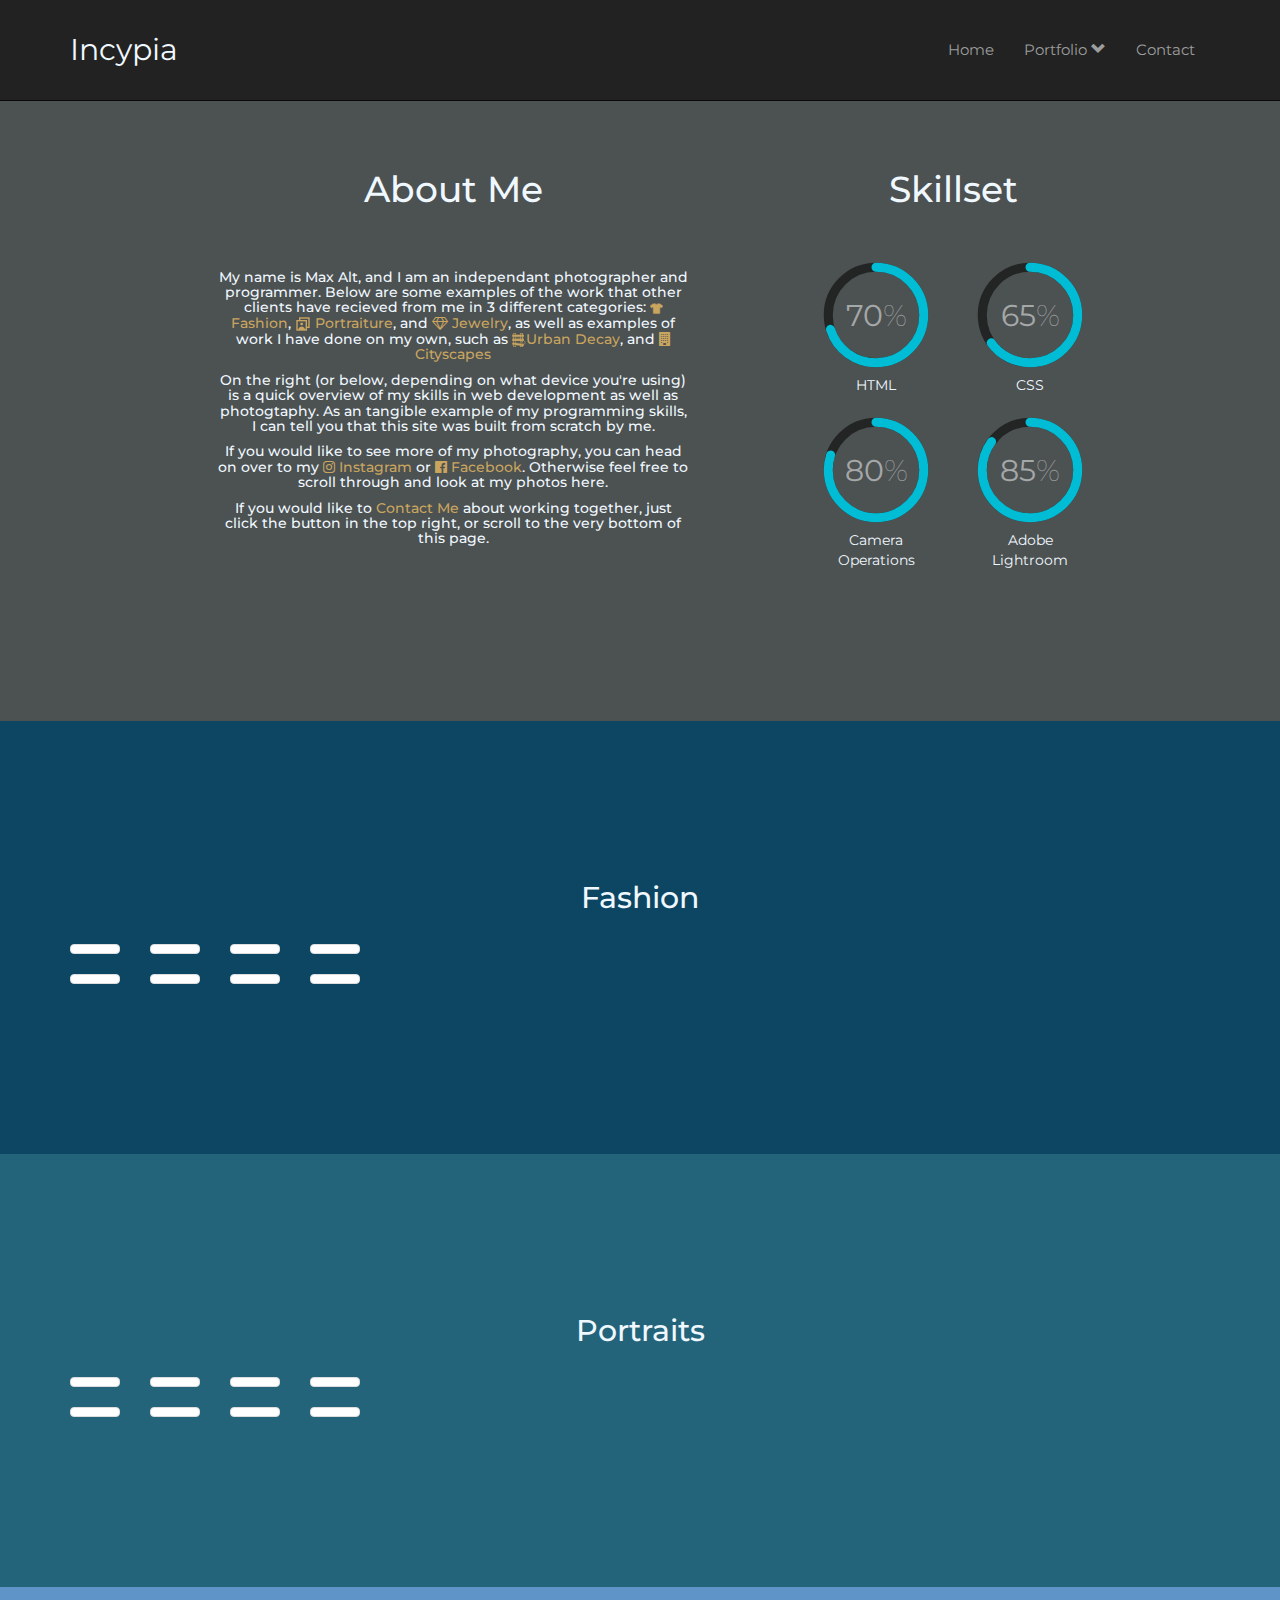
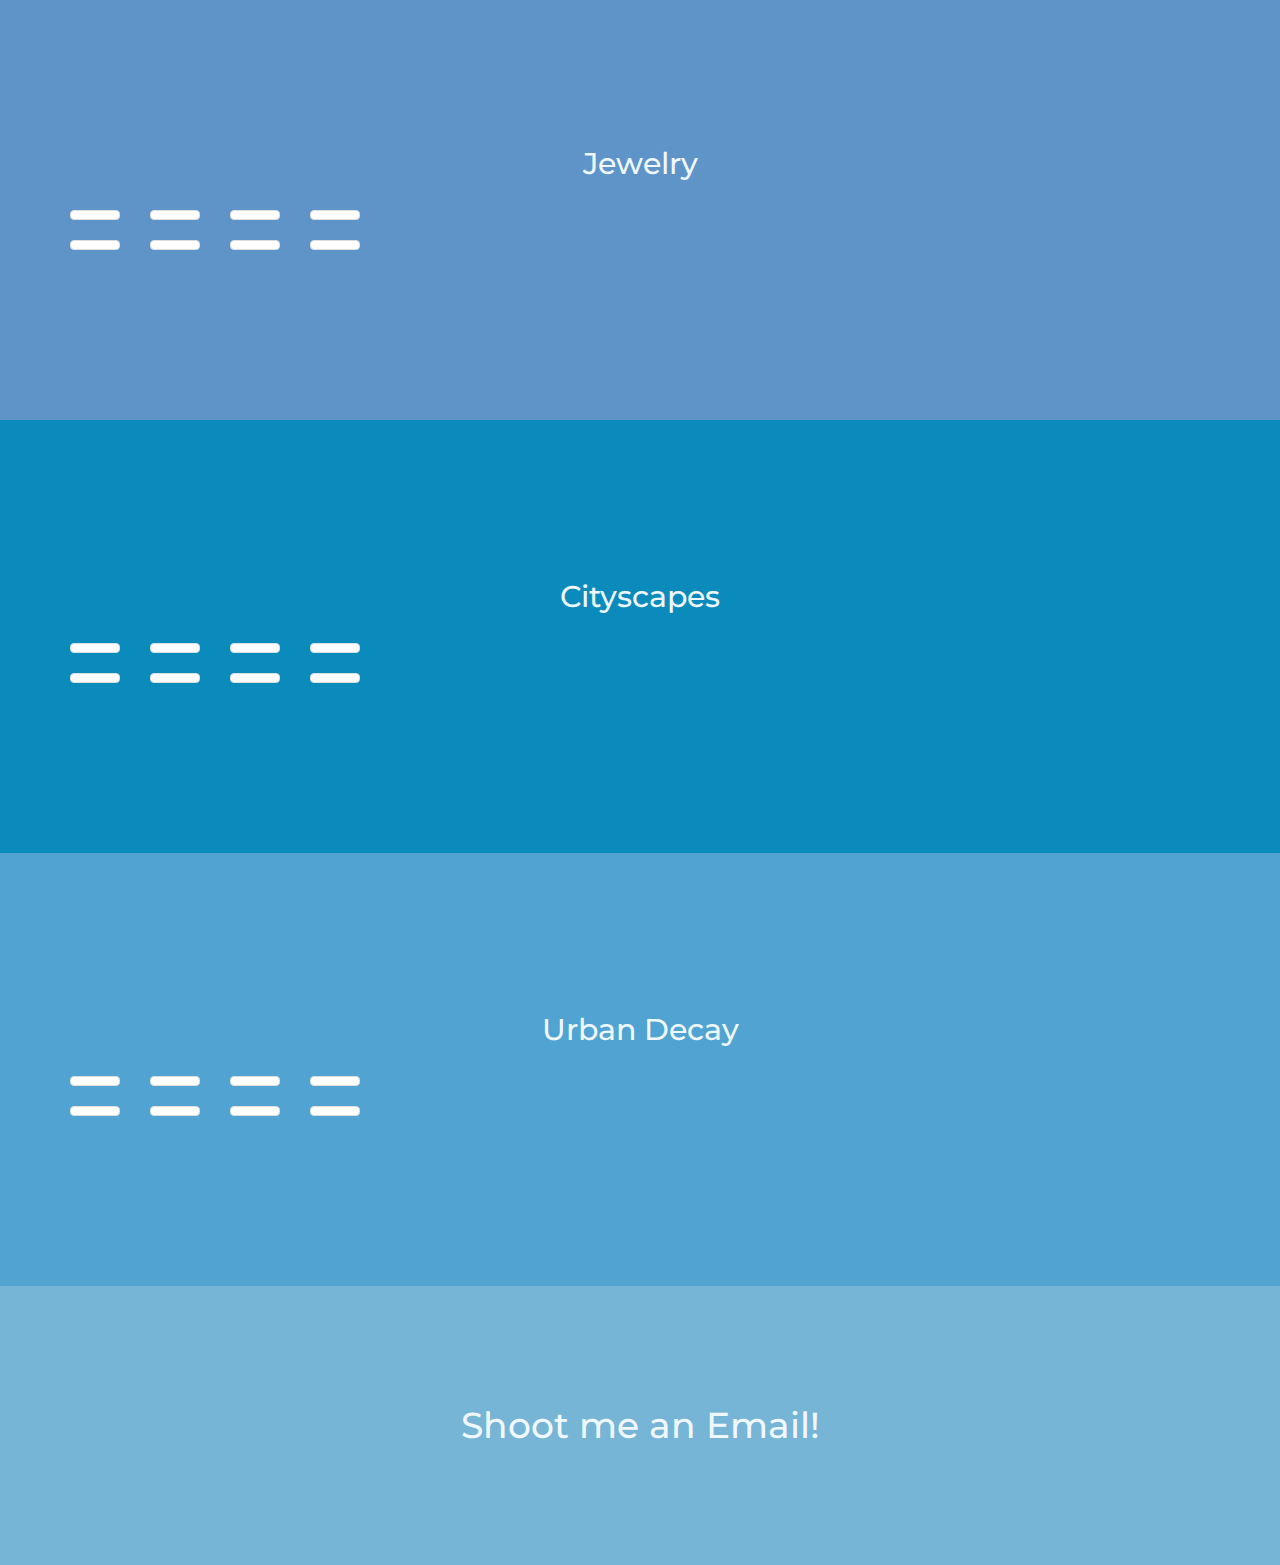
==== commit 429d85dc: "fixed an issue where on small screen sizes menu button would fill screen" ====
--- a/index.html
+++ b/index.html
@@ -28,7 +28,7 @@
 <!--        <script type="text/javascript" src="http://code.jquery.com/jquery-latest.min.js"></script>-->
 <!--        <script src="//ajax.googleapis.com/ajax/libs/jquery/1.11.1/jquery.min.js"></script>-->
 
-<script src="circle-progress.js"></script>
+        <script src="circle-progress.js"></script>
 
         
         <meta charset="utf-8">
@@ -51,11 +51,11 @@
 
             #contact-form {padding-top:100px;padding-bottom:90px;background-color: #77B5D6;}
 
-            .head-nav {font-size: 300px;}
-
-            .incypia-title-brand {font-size: 40px;margin: 20px;}
-            
-            .main-navbar-section {margin: 20px;font-size: 15px;}
+            .head-nav {font-size: 20px;}
+
+            .incypia-title-brand {font-size: 30px;margin: 25px;}
+            
+            .main-navbar-section {margin: 25px;font-size: 15px;}
         </style>
         
     </head>
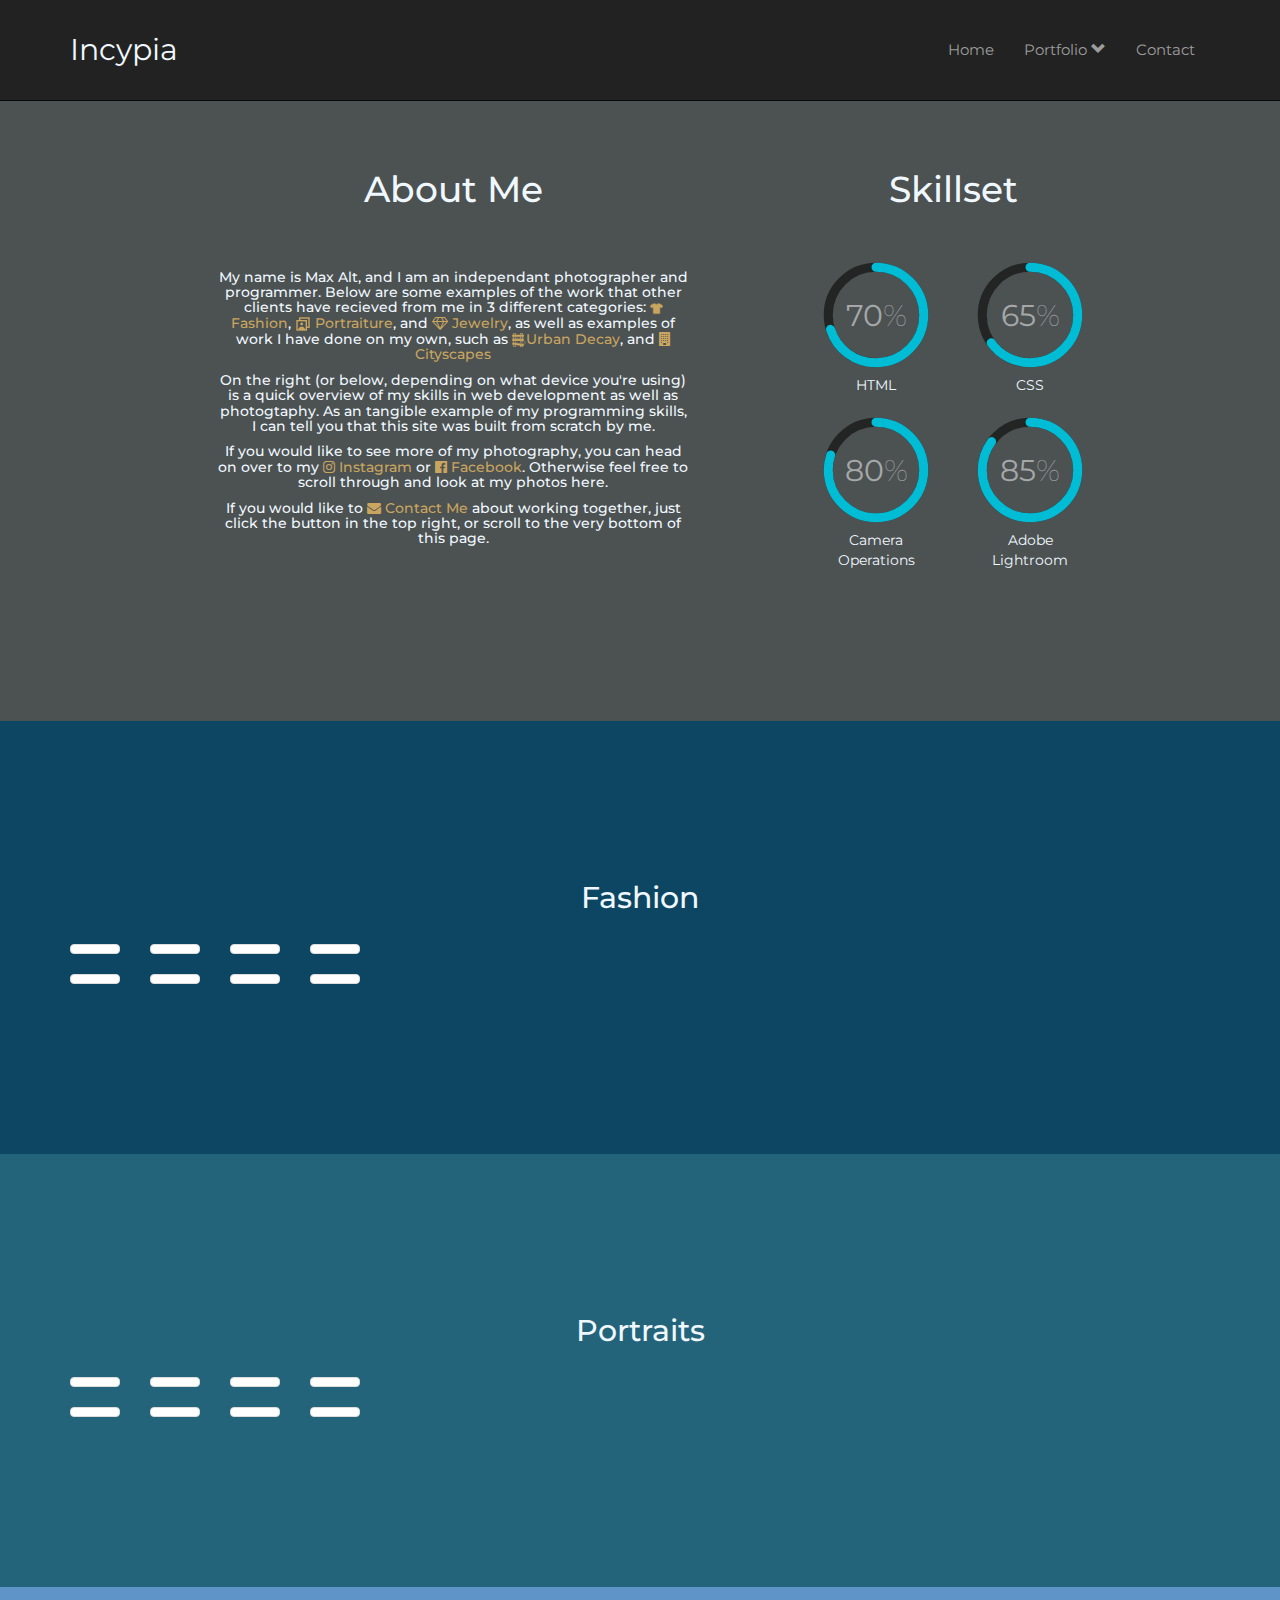
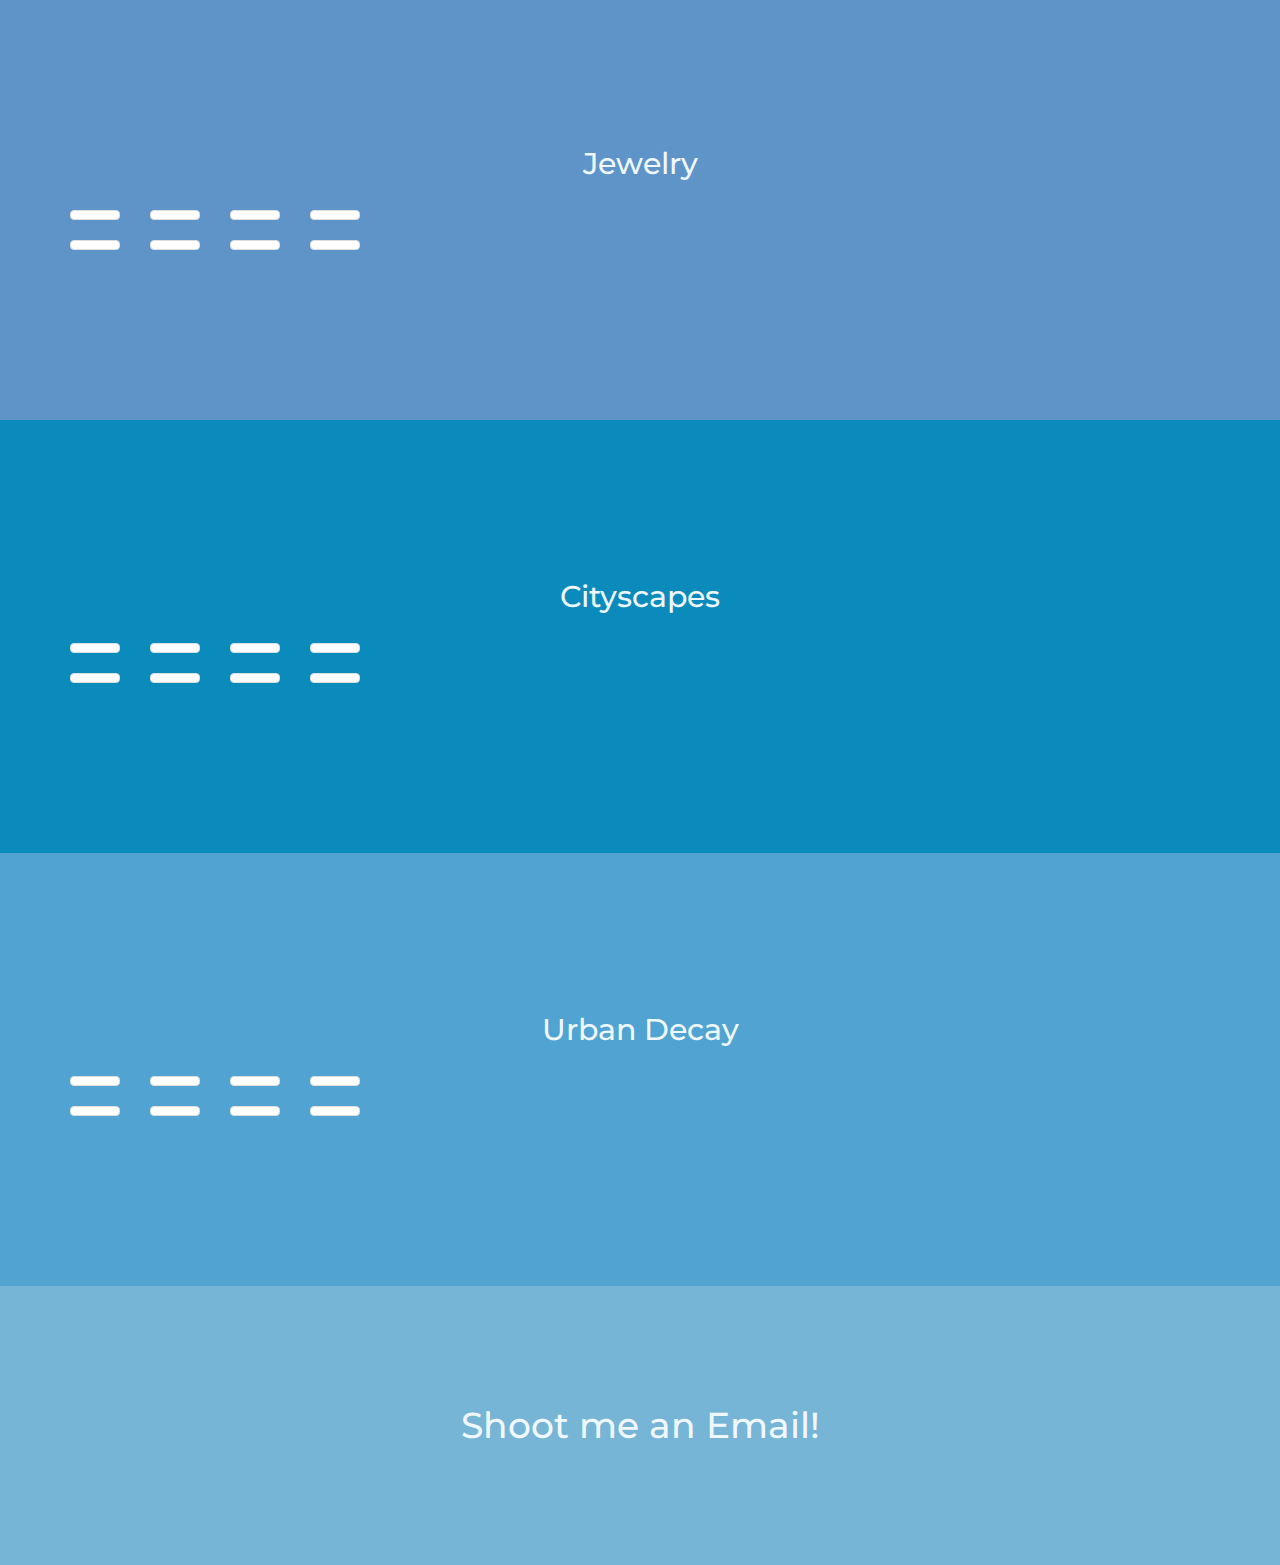
==== commit 44095b4b: "added smooth scrolling to links in about section" ====
--- a/index.html
+++ b/index.html
@@ -27,9 +27,6 @@
         <!-- Latest Jquery -->
 <!--        <script type="text/javascript" src="http://code.jquery.com/jquery-latest.min.js"></script>-->
 <!--        <script src="//ajax.googleapis.com/ajax/libs/jquery/1.11.1/jquery.min.js"></script>-->
-
-        <script src="circle-progress.js"></script>
-
         
         <meta charset="utf-8">
         <meta name="viewport" content="width=device-width, initial-scale=1.0">
@@ -113,15 +110,15 @@
         
         <div id="main">
             
-            <div class="row text-center">
+            <div class="row text-center" data-target="#scrollspy2">
                 <div class="col-xs-2"></div>
-                <div class="animated fadeInLeft col-sm-6"  style="max-width:500px;">
+                <div class="animated fadeInLeft col-sm-6"  style="max-width:500px;" id="scrollspy2">
                     <h1>About Me</h1>
                     <br><br>
                     <h5>My name is Max Alt, and I am an independant photographer and programmer. Below are some examples of the work that other clients have recieved from me in 3 different categories: <a style="color:#C9A55F" href="#portfolio-fashion"><img src="img/shirt-512.png" height="13" width="13"> Fashion</a>, <a style="color:#C9A55F" href="#portfolio-portraits"><img src="img/i23-01-32.png" height="16" width="16"> Portraiture</a>, and <a style="color:#C9A55F" href="#portfolio-jewelry"><i class="fa fa-diamond" aria-hidden="true"></i> Jewelry</a>, as well as examples of work I have done on my own, such as <a style="color:#C9A55F" href="#portfolio-urban-decay"> <img src="img/realestate-go-10-512.png" height="14" width="14">Urban Decay</a>, and <a style="color:#C9A55F" href="#portfolio-cityscapes"><i class="fa fa-building" aria-hidden="true"></i> Cityscapes</a> </h5>
                     <h5>On the right (or below, depending on what device you're using) is a quick overview of my skills in web development as well as photogtaphy. As  an tangible example of my programming skills, I can tell you that this site was built from scratch by me.</h5>
                     <h5>If you would like to see more of my photography, you can head on over to my <a style="color:#C9A55F" href="http://www.instagram.com/incypia"><i class="fa fa-instagram" aria-hidden="true"></i> Instagram</a> or <a style="color:#C9A55F" href="http://www.facebook.com/incypia"><i class="fa fa-facebook-official" aria-hidden="true"></i> Facebook</a>. Otherwise feel free to scroll through and look at my photos here.</h5>
-                    <h5>If you would like to <a style="color:#C9A55F" href="#contact-form">Contact Me</a> about working together, just click the button in the top right, or scroll to the very bottom of this page.</h5>
+                    <h5>If you would like to <a style="color:#C9A55F" href="#contact-form"><i class="fa fa-envelope" aria-hidden="true"></i> Contact Me</a> about working together, just click the button in the top right, or scroll to the very bottom of this page.</h5>
                 </div>
 
                 <!-- Add the extra clearfix for only the required viewport -->
@@ -673,6 +670,32 @@
 
                 // Add smooth scrolling on all links inside the navbar
                 $("#scrollspy a").on('click', function(event) {
+                    // Make sure this.hash has a value before overriding default behavior
+                    if (this.hash !== "") {
+                        // Prevent default anchor click behavior
+                        event.preventDefault();
+
+                        // Store hash
+                        var hash = this.hash;
+
+                        // Using jQuery's animate() method to add smooth page scroll
+                        // The optional number (800) specifies the number of milliseconds it takes to scroll to the specified area
+                        $('html, body').animate({
+                            scrollTop: $(hash).offset().top
+                        }, 800, function(){
+   
+                            // Add hash (#) to URL when done scrolling (default click behavior)
+                            window.location.hash = hash;
+                        });
+                    }  // End if
+                });
+            });
+            $(document).ready(function(){
+                // Add scrollspy to <body>
+                $('body').scrollspy({target: ".scrolly", offset: 50});
+
+                // Add smooth scrolling on all links inside the navbar
+                $("#scrollspy2 a").on('click', function(event) {
                     // Make sure this.hash has a value before overriding default behavior
                     if (this.hash !== "") {
                         // Prevent default anchor click behavior
@@ -704,6 +727,16 @@
                     });
                 }); 
         </script>
+                <script>
+            (function(i,s,o,g,r,a,m){i['GoogleAnalyticsObject']=r;i[r]=i[r]||function(){
+            (i[r].q=i[r].q||[]).push(arguments)},i[r].l=1*new Date();a=s.createElement(o),
+            m=s.getElementsByTagName(o)[0];a.async=1;a.src=g;m.parentNode.insertBefore(a,m)
+            })(window,document,'script','https://www.google-analytics.com/analytics.js','ga');
+
+            ga('create', 'UA-83420692-1', 'auto');
+            ga('send', 'pageview');
+
+        </script>
         
     </body>
 </html>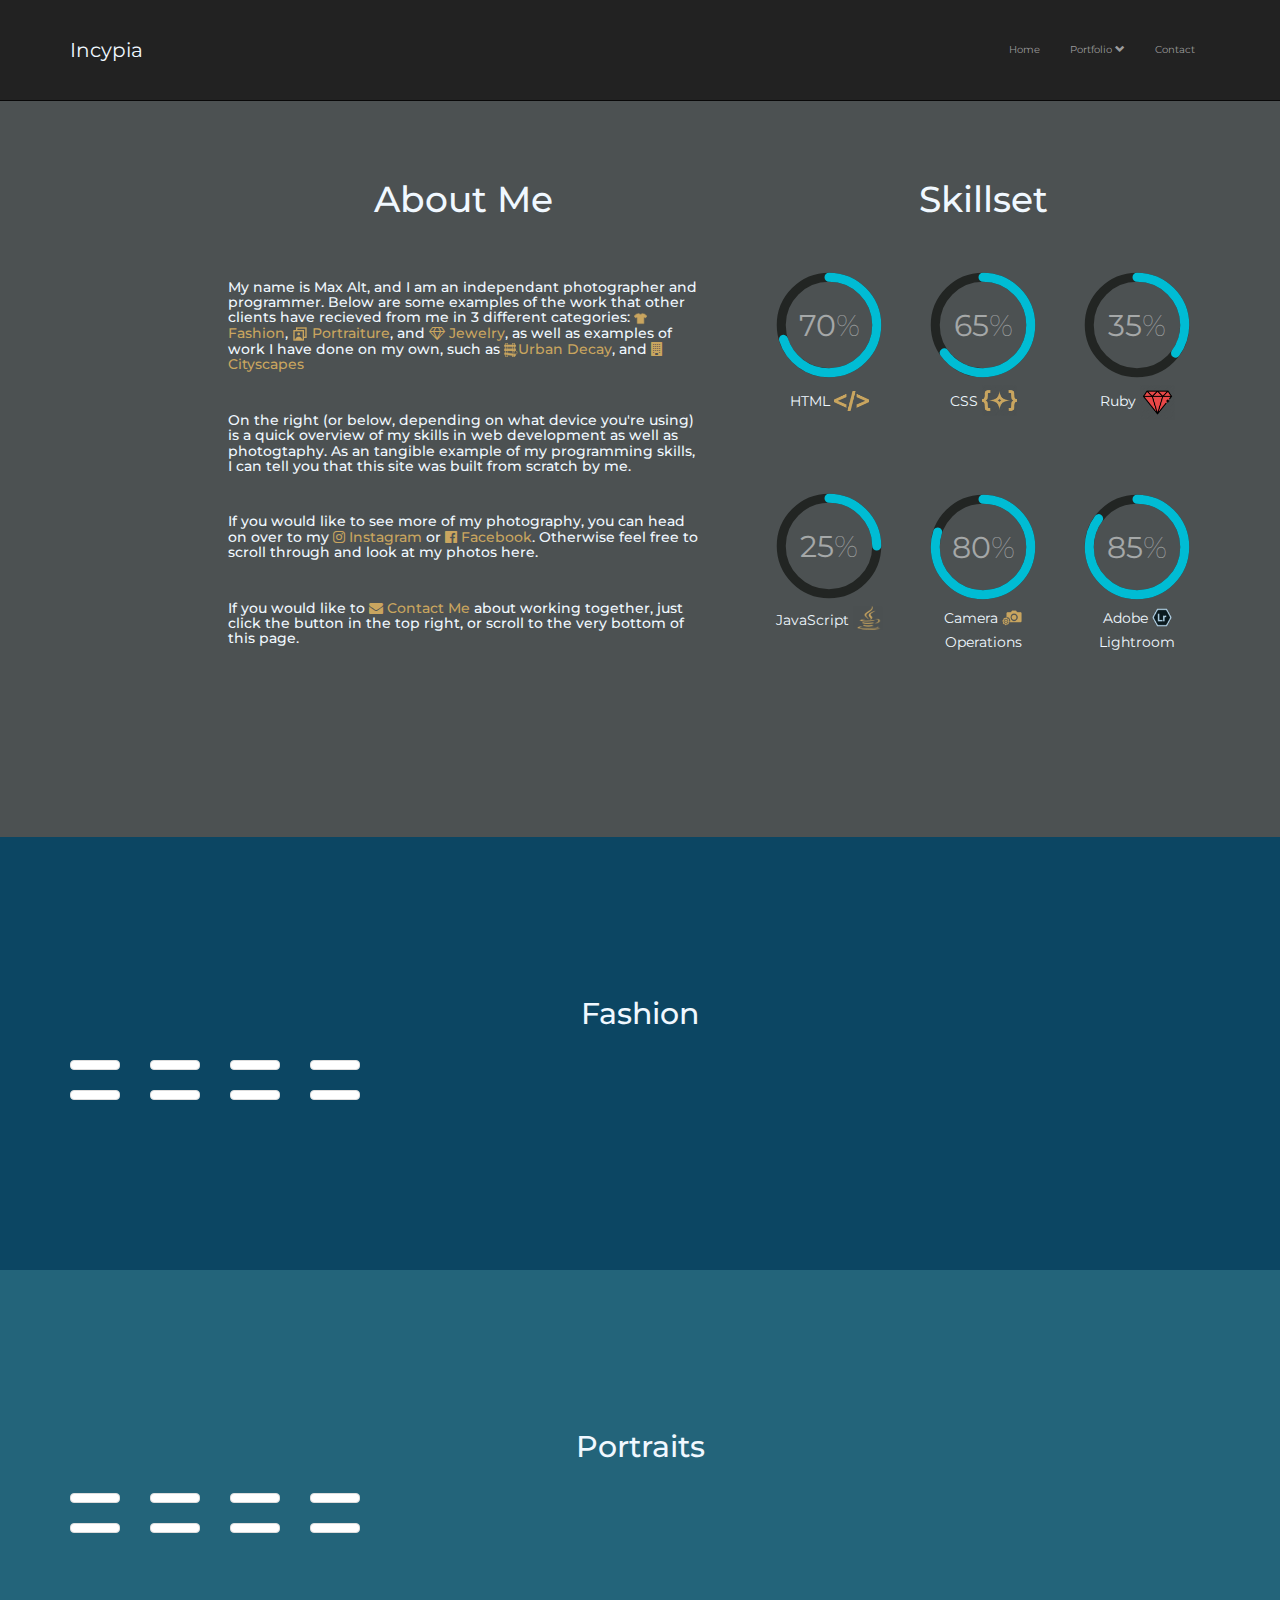
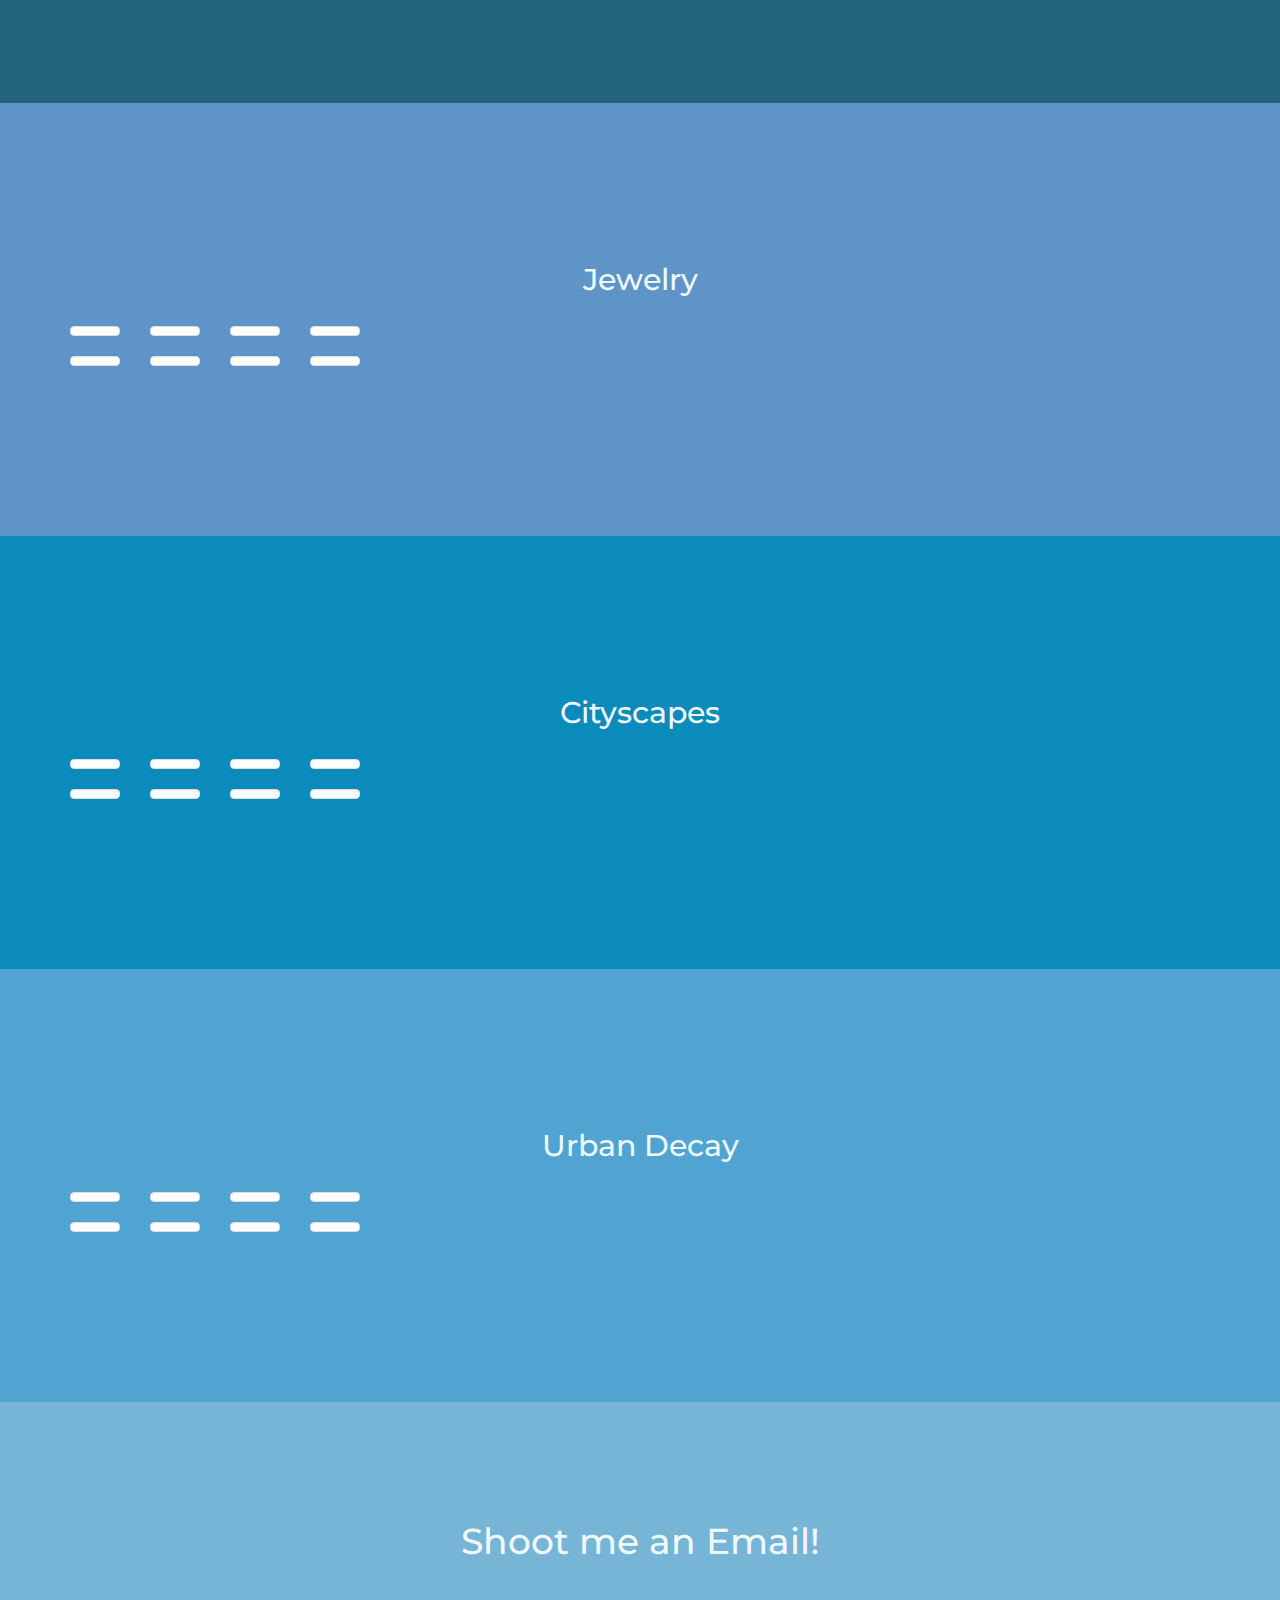
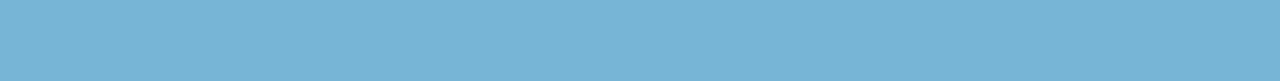
==== commit 81fd538e: "added some stuff" ====
--- a/index.html
+++ b/index.html
@@ -1,5 +1,9 @@
 <html>
     <head>
+        
+        <!--    Favicon    -->
+        <link rel="shortcut icon" href="/icons/favicon_second.ico" type="image/x-icon">
+<!--        <link rel="icon" href="/icons/favicon_animate.ico" type="image/x-icon">-->
         
         <title>Incypia | Home</title>
         <meta charset="utf-8">
@@ -21,18 +25,18 @@
         <script src="http://maxcdn.bootstrapcdn.com/bootstrap/3.3.7/js/bootstrap.min.js"></script>
         
         <!-- References for Image Gallery : https://github.com/fancyapps/fancyBox -->
-        <link rel="stylesheet" href="/fancybox/source/jquery.fancybox.css?v=2.1.5" type="text/css" media="screen" />
-        <script type="text/javascript" src="/fancybox/source/jquery.fancybox.pack.js?v=2.1.5"></script>
+        <link rel="stylesheet" href="fancybox/source/jquery.fancybox.css?v=2.1.5" type="text/css" media="screen" />
+        <script type="text/javascript" src="fancybox/source/jquery.fancybox.pack.js?v=2.1.5"></script>
         
         <!-- Latest Jquery -->
-<!--        <script type="text/javascript" src="http://code.jquery.com/jquery-latest.min.js"></script>-->
-<!--        <script src="//ajax.googleapis.com/ajax/libs/jquery/1.11.1/jquery.min.js"></script>-->
+        <!--        <script type="text/javascript" src="http://code.jquery.com/jquery-latest.min.js"></script>-->
+        <!--        <script src="//ajax.googleapis.com/ajax/libs/jquery/1.11.1/jquery.min.js"></script>-->
         
         <meta charset="utf-8">
         <meta name="viewport" content="width=device-width, initial-scale=1.0">
         
-        <style>
-            body {position: relative;color: aliceblue;font-family: 'Montserrat', sans-serif;}
+        <style>    
+            body {position: relative;color: aliceblue;font-family: 'Montserrat', sans-serif;overflow-x: hidden;}
 
             #main {padding-top:150px;padding-bottom:150px;background-color: #4C5152;}
 
@@ -50,34 +54,42 @@
 
             .head-nav {font-size: 20px;}
 
-            .incypia-title-brand {font-size: 30px;margin: 25px;}
-            
-            .main-navbar-section {margin: 25px;font-size: 15px;}
+            .incypia-title-brand {font-size: 20px;margin: 25px;}
+            
+            .main-navbar-section {margin: 25px;font-size: 10px;}
         </style>
         
     </head>
     
-    <body class="scrolly" id="top">
+    <body class="scrolly" id="top" style="-webkit-touch-callout: none;
+-webkit-user-select: none;
+-khtml-user-select: none;
+-moz-user-select: none;
+-ms-user-select: none;
+user-select: none;">
         
 <!--    Responsive navbar that is always visible at top  -->
-        
+        <div  data-target="#scrollspy"></div>
         <nav class="navbar navbar-inverse navbar-fixed-top">
             
-            <div class="container">
+            <div class="container" id="scrollspy">
                 
                 <div class="navbar-header head-nav">
-                    <button style="color:dodgerblue;margin:27px;" type="button" class="navbar-toggle" data-toggle="collapse" data-target="#scrollspy">
-                        <span class="sr-only">Toggle navigation</span> Menu <i class="fa fa-bars"></i>
+                    <button style="color:dodgerblue;margin:27px;" type="button" class="navbar-toggle collapsed" data-toggle="collapse" data-target=".burger-menu" aria-expanded="false">
+                        <span class="sr-only">Toggle navigation</span>
+                        <span class="icon-bar"></span>
+                        <span class="icon-bar"></span>
+                        <span class="icon-bar"></span>
                     </button>
                     <p class="active navbar-brand incypia-title-brand"><a style="text-decoration:none;color:aliceblue;" href="#top">Incypia</a></p>
                 </div>
                 
-                <div class="collapse navbar-collapse navbar-right main-navbar-section" id="scrollspy">
+                <div class="collapse navbar-collapse navbar-right main-navbar-section burger-menu" id="scrollspy">
                     <ul class="nav navbar-nav">
                 
                         <li class=""><a href="#top">Home</a></li>
                         <li role="presentation" class="dropdown">
-                            <a class="dropdown-toggle" data-toggle="dropdown" href="#" role="button" aria-haspopup="true" aria-expanded="false">
+                            <a class="dropdown-toggle" data-toggle="dropdown" href="" role="button" aria-haspopup="true" aria-expanded="false">
                                 Portfolio <span class="glyphicon glyphicon-chevron-down"></span>
                             </a>
                             <ul class="dropdown-menu">
@@ -110,21 +122,21 @@
         
         <div id="main">
             
-            <div class="row text-center" data-target="#scrollspy2">
+            <div class="row text-left">
                 <div class="col-xs-2"></div>
-                <div class="animated fadeInLeft col-sm-6"  style="max-width:500px;" id="scrollspy2">
-                    <h1>About Me</h1>
+                <div class="animated fadeInLeft col-sm-6"  style="max-width:500px;cursor:default;margin:10px;" id="scrollspy">
+                    <h1 class="text-center">About Me</h1>
                     <br><br>
-                    <h5>My name is Max Alt, and I am an independant photographer and programmer. Below are some examples of the work that other clients have recieved from me in 3 different categories: <a style="color:#C9A55F" href="#portfolio-fashion"><img src="img/shirt-512.png" height="13" width="13"> Fashion</a>, <a style="color:#C9A55F" href="#portfolio-portraits"><img src="img/i23-01-32.png" height="16" width="16"> Portraiture</a>, and <a style="color:#C9A55F" href="#portfolio-jewelry"><i class="fa fa-diamond" aria-hidden="true"></i> Jewelry</a>, as well as examples of work I have done on my own, such as <a style="color:#C9A55F" href="#portfolio-urban-decay"> <img src="img/realestate-go-10-512.png" height="14" width="14">Urban Decay</a>, and <a style="color:#C9A55F" href="#portfolio-cityscapes"><i class="fa fa-building" aria-hidden="true"></i> Cityscapes</a> </h5>
-                    <h5>On the right (or below, depending on what device you're using) is a quick overview of my skills in web development as well as photogtaphy. As  an tangible example of my programming skills, I can tell you that this site was built from scratch by me.</h5>
-                    <h5>If you would like to see more of my photography, you can head on over to my <a style="color:#C9A55F" href="http://www.instagram.com/incypia"><i class="fa fa-instagram" aria-hidden="true"></i> Instagram</a> or <a style="color:#C9A55F" href="http://www.facebook.com/incypia"><i class="fa fa-facebook-official" aria-hidden="true"></i> Facebook</a>. Otherwise feel free to scroll through and look at my photos here.</h5>
-                    <h5>If you would like to <a style="color:#C9A55F" href="#contact-form"><i class="fa fa-envelope" aria-hidden="true"></i> Contact Me</a> about working together, just click the button in the top right, or scroll to the very bottom of this page.</h5>
+                    <h5>My name is Max Alt, and I am an independant photographer and programmer. Below are some examples of the work that other clients have recieved from me in 3 different categories: <a style="color:#C9A55F" href="#portfolio-fashion"><img src="icons/shirt.png" height="13" width="13"> Fashion</a>, <a style="color:#C9A55F" href="#portfolio-portraits"><img src="icons/portrait.png" height="16" width="16"> Portraiture</a>, and <a style="color:#C9A55F" href="#portfolio-jewelry"><i class="fa fa-diamond" aria-hidden="true"></i> Jewelry</a>, as well as examples of work I have done on my own, such as <a style="color:#C9A55F" href="#portfolio-urban-decay"> <img src="icons/urbex.png" height="14" width="14">Urban Decay</a>, and <a style="color:#C9A55F" href="#portfolio-cityscapes"><i class="fa fa-building" aria-hidden="true"></i> Cityscapes</a> </h5><br>
+                    <h5>On the right (or below, depending on what device you're using) is a quick overview of my skills in web development as well as photogtaphy. As  an tangible example of my programming skills, I can tell you that this site was built from scratch by me.</h5><br>
+                    <h5>If you would like to see more of my photography, you can head on over to my <a style="color:#C9A55F" href="http://www.instagram.com/incypia"><span class="fa fa-instagram" aria-hidden="true"></span> Instagram</a> or <a style="color:#C9A55F" href="http://www.facebook.com/incypia"><i class="fa fa-facebook-official" aria-hidden="true"></i> Facebook</a>. Otherwise feel free to scroll through and look at my photos here.</h5><br>
+                    <h5>If you would like to <a style="color:#C9A55F" href="#contact-form"><i class="fa fa-envelope" aria-hidden="true"></i> Contact Me</a> about working together, just click the button in the top right, or scroll to the very bottom of this page.</h5><br>
                 </div>
 
                 <!-- Add the extra clearfix for only the required viewport -->
                 <div class="clearfix visible-xs-block"></div>
 
-                <div class="animated fadeInRight col-sm-6" style="max-width:500px;">
+                <div class="animated text-center fadeInRight col-sm-6" style="max-width:500px; margin:10px;">
                     <h1>Skillset</h1>
                     <br>
                     <div class="o-progress-circle o-progress-circle--rounded">
@@ -136,7 +148,7 @@
                                 <circle r="15.9154943092" cy="20" cx="20" />
                                 <circle r="15.9154943092" cy="20" cx="20" stroke-dashoffset="30" transform="rotate(-90,20,20)" />
                             </svg>
-                            <p>HTML</p>
+                            <p>HTML <img src="icons/html.png" style="padding-bottom:4px;" height="35" width="35"></p>
                         </div>
                     </div>
                     <div class="o-progress-circle o-progress-circle--rounded">
@@ -148,10 +160,36 @@
                                 <circle r="15.9154943092" cy="20" cx="20" />
                                 <circle r="15.9154943092" cy="20" cx="20" stroke-dashoffset="35" transform="rotate(-90,20,20)" />
                             </svg>
-                            <p>CSS</p>
+                            <p>CSS  <img src="icons/css.png" style="padding-bottom:4px;" height="35" width="35"></p>
                         </div>
                     </div>
-                    <br>
+                    <div class="o-progress-circle o-progress-circle--rounded">
+                        <div class="o-progress-circle__number">
+                          <span data-pourcent>35</span><em>%</em>
+                        </div>
+                        <div class="o-progress-circle__fill">
+                            <svg class="icon" viewBox="0 0 40 40">
+                                <circle r="15.9154943092" cy="20" cx="20" />
+                                <circle r="15.9154943092" cy="20" cx="20" stroke-dashoffset="65" transform="rotate(-90,20,20)" />
+                            </svg>
+                            <p>Ruby  <img src="icons/ruby.png" style="padding-bottom:-2px;" height="35" width="35"></p>
+                        </div>
+                    </div>
+                    
+                    <br><br><br><br>
+                    
+                    <div class="o-progress-circle o-progress-circle--rounded">
+                        <div class="o-progress-circle__number">
+                          <span data-pourcent>25</span><em>%</em>
+                        </div>
+                        <div class="o-progress-circle__fill">
+                            <svg class="icon" viewBox="0 0 40 40">
+                                <circle r="15.9154943092" cy="20" cx="20" />
+                                <circle r="15.9154943092" cy="20" cx="20" stroke-dashoffset="75" transform="rotate(-90,20,20)" />
+                            </svg>
+                            <p>JavaScript  <img src="icons/java.png" style="padding-bottom:6px;" height="30" width="30"><p style="font-size:2px;color:#4C5152;">aaaaaa</p></p>
+                        </div>
+                    </div>
                     <div class="o-progress-circle o-progress-circle--rounded">
                         <div class="o-progress-circle__number">
                           <span data-pourcent>80</span><em>%</em>
@@ -161,7 +199,7 @@
                                 <circle r="15.9154943092" cy="20" cx="20" />
                                 <circle r="15.9154943092" cy="20" cx="20" stroke-dashoffset="20" transform="rotate(-90,20,20)" />
                             </svg>
-                            <p>Camera Operations</p>
+                            <p>Camera <img src="icons/camop.png" style="padding-bottom:4px;" height="25" width="20">Operations</p>
                         </div>
                     </div>
                     <div class="o-progress-circle o-progress-circle--rounded">
@@ -173,9 +211,10 @@
                                 <circle r="15.9154943092" cy="20" cx="20" />
                                 <circle r="15.9154943092" cy="20" cx="20" stroke-dashoffset="15" transform="rotate(-90,20,20)" />
                             </svg>
-                            <p>Adobe Lightroom</p>
+                            <p>Adobe <img src="icons/lr.png" style="padding-bottom:4px;" height="25" width="20">Lightroom</p>
                         </div>
                     </div>
+
                 </div>
                 <div class="col-xs-2"></div>
             </div>
@@ -193,87 +232,200 @@
             <style>
                 .gallery{display: inline-block;margin-top: 20px;}
             </style>
-
-
-            <div class="container">
+            
+            
+<!--
+            <div oncontextmenu="return false" class="container">
                 <div class="row">
                     <div class='list-group gallery'>
-                    
-                        <div class='col-sm-4 col-xs-6 col-md-3 col-lg-3'>
-                            <a class="thumbnail fancybox" rel="fashion-gallery" href="http://placehold.it/1000x666.666666667.png">
-                            <img class="img-responsive" alt="" src="http://placehold.it/250x166.5.png">
-                            <div class='text-right'>
-                            </div> <!-- text-right / end -->
-                            </a>
-                        </div>                 
-                        
-                        <div class='col-sm-4 col-xs-6 col-md-3 col-lg-3'>
-                            <a class="thumbnail fancybox" rel="fashion-gallery" href="http://placehold.it/1000x666.666666667.png">
-                            <img class="img-responsive" alt="" src="http://placehold.it/250x166.5.png">
-                            <div class='text-right'>
-                            </div> <!-- text-right / end -->
-                            </a>
-                        </div>
-                        
-                        <div class='col-sm-4 col-xs-6 col-md-3 col-lg-3'>
-                            <a class="thumbnail fancybox" rel="fashion-gallery" href="http://placehold.it/1000x666.666666667.png">
-                            <img class="img-responsive" alt="" src="http://placehold.it/250x166.5.png">
-                            <div class='text-right'>
-                            </div> <!-- text-right / end -->
-                            </a>
-                        </div>
-                        
-                        <div class='col-sm-4 col-xs-6 col-md-3 col-lg-3'>
-                            <a class="thumbnail fancybox" rel="fashion-gallery" href="http://placehold.it/1000x666.666666667.png">
-                            <img class="img-responsive" alt="" src="http://placehold.it/250x166.5.png">
-                            <div class='text-right'>
-                            </div> <!-- text-right / end -->
-                            </a>
-                        </div>
-                        
-                        <div class='col-sm-4 col-xs-6 col-md-3 col-lg-3'>
-                            <a class="thumbnail fancybox" rel="fashion-gallery" href="http://placehold.it/1000x666.666666667.png">
-                            <img class="img-responsive" alt="" src="http://placehold.it/250x166.5.png">
-                            <div class='text-right'>
-                            </div> <!-- text-right / end -->
-                            </a>
-                        </div>                 
-                        
-                        <div class='col-sm-4 col-xs-6 col-md-3 col-lg-3'>
-                            <a class="thumbnail fancybox" rel="fashion-gallery" href="http://placehold.it/1000x666.666666667.png">
-                            <img class="img-responsive" alt="" src="http://placehold.it/250x166.5.png">
-                            <div class='text-right'>
-                            </div> <!-- text-right / end -->
-                            </a>
-                        </div>
-                        
-                        <div class='col-sm-4 col-xs-6 col-md-3 col-lg-3'>
-                            <a class="thumbnail fancybox" rel="fashion-gallery" href="http://placehold.it/1000x666.666666667.png">
-                            <img class="img-responsive" alt="" src="http://placehold.it/250x166.5.png">
-                            <div class='text-right'>
-                            </div> <!-- text-right / end -->
-                            </a>
-                        </div>
-                        
-                        <div class='col-sm-4 col-xs-6 col-md-3 col-lg-3'>
-                            <a class="thumbnail fancybox" rel="fashion-gallery" href="http://placehold.it/1000x666.666666667.png">
-                            <img class="img-responsive" alt="" src="http://placehold.it/250x166.5.png">
-                            <div class='text-right'>
-                            </div> <!-- text-right / end -->
+                        
+                        <div class='col-sm-4 col-xs-6 col-md-3 col-lg-3'>
+                            <a class="thumbnail fancybox" rel="fashion-gallery" href="https://www.dropbox.com/s/ezhargdp6edw2wu/fashion1.jpg?raw=1">
+                            <img class="img-responsive" alt="" src="https://www.dropbox.com/s/x4nw1o7r84wpf48/fashion1sm.JPG?raw=1">
+                            </a>
+                        </div>                 
+
+                        <div class='col-sm-4 col-xs-6 col-md-3 col-lg-3'>
+                            <a class="thumbnail fancybox" rel="fashion-gallery" href="https://www.dropbox.com/s/kor62m3vyhz9qj0/fashion2.jpg?raw=1">
+                            <img class="img-responsive" alt="" src="https://www.dropbox.com/s/v29vjm2mwcxkcf4/fashion2sm.JPG?raw=1">
+                            </a>
+                        </div>
+                        
+                        <div class='col-sm-4 col-xs-6 col-md-3 col-lg-3'>
+                            <a class="thumbnail fancybox" rel="fashion-gallery" href="https://www.dropbox.com/s/4bliwubyksnc5gb/fashion3.jpg?raw=1">
+                            <img class="img-responsive" alt="" src="https://www.dropbox.com/s/arjxj9sbhgjkoef/fashion3sm.JPG?raw=1">
+                            </a>
+                        </div>
+                        
+                        <div class='col-sm-4 col-xs-6 col-md-3 col-lg-3'>
+                            <a class="thumbnail fancybox" rel="fashion-gallery" href="https://www.dropbox.com/s/txej2bk26cm1c88/fashion4.jpg?raw=1">
+                            <img class="img-responsive" alt="" src="https://www.dropbox.com/s/awyaeo6tno0mq55/fashion4sm.JPG?raw=1">
+                            </a>
+                        </div>
+                        
+                        <div class='col-sm-4 col-xs-6 col-md-3 col-lg-3'>
+                            <a class="thumbnail fancybox" rel="fashion-gallery" href="https://www.dropbox.com/s/vgul8vps7ke5vfi/fashion5.jpg?raw=1">
+                            <img class="img-responsive" alt="" src="https://www.dropbox.com/s/v8xmwi9ffa5ccpa/fashion5sm.JPG?raw=1">
+                            </a>
+                        </div>
+                        
+                        <div class='col-sm-4 col-xs-6 col-md-3 col-lg-3'>
+                            <a class="thumbnail fancybox" rel="fashion-gallery" href="https://www.dropbox.com/s/hyb27hcdo6jl5d7/fashion6.jpg?raw=1">
+                            <img class="img-responsive" alt="" src="https://www.dropbox.com/s/3oxy7pr4oegd3h9/fashion6sm.JPG?raw=1">
+                            </a>
+                        </div>
+
+                        <div class='col-sm-4 col-xs-6 col-md-3 col-lg-3'>
+                            <a class="thumbnail fancybox" rel="fashion-gallery" href="https://www.dropbox.com/s/21z1vyby6oap6d0/fashion7.jpg?raw=1">
+                            <img class="img-responsive" alt="" src="https://www.dropbox.com/s/2lz2ihbs7nh8df4/fashion7sm.jpg?raw=1">
+                            </a>
+                        </div>
+
+                        <div class='col-sm-4 col-xs-6 col-md-3 col-lg-3'>
+                            <a class="thumbnail fancybox" rel="fashion-gallery" href="https://www.dropbox.com/s/ndpxbd2jd5uydc9/fashion8.jpg?raw=1">
+                            <img class="img-responsive" alt="" src="https://www.dropbox.com/s/resstmmacbxtahj/fashion8sm.jpg?raw=1">
+                            </a>
+                        </div>
+                    
+                    </div>
+	           </div>
+            </div>
+-->
+            
+            <div oncontextmenu="return false" class="container">
+                <div class="row">
+                    <div class='list-group gallery'>
+                        
+                        <div class='col-sm-4 col-xs-6 col-md-3 col-lg-3'>
+                            <a class="thumbnail fancybox" rel="fashion-gallery" href="http://res.cloudinary.com/incypia/image/upload/v1473014971/Fashion/fashion1.jpg">
+                            <img class="img-responsive" alt="" src="http://res.cloudinary.com/incypia/image/upload/t_site_thumb/v1473014971/Fashion/fashion1.jpg">
+                            </a>
+                        </div>                 
+
+                        <div class='col-sm-4 col-xs-6 col-md-3 col-lg-3'>
+                            <a class="thumbnail fancybox" rel="fashion-gallery" href="http://res.cloudinary.com/incypia/image/upload/v1473015150/Fashion/fashion2.jpg">
+                            <img class="img-responsive" alt="" src="http://res.cloudinary.com/incypia/image/upload/t_site_thumb/v1473015150/Fashion/fashion2.jpg">
+                            </a>
+                        </div>
+                        
+                        <div class='col-sm-4 col-xs-6 col-md-3 col-lg-3'>
+                            <a class="thumbnail fancybox" rel="fashion-gallery" href="http://res.cloudinary.com/incypia/image/upload/v1473015150/Fashion/fashion3.jpg">
+                            <img class="img-responsive" alt="" src="http://res.cloudinary.com/incypia/image/upload/t_site_thumb/v1473015150/Fashion/fashion3.jpg">
+                            </a>
+                        </div>
+                        
+                        <div class='col-sm-4 col-xs-6 col-md-3 col-lg-3'>
+                            <a class="thumbnail fancybox" rel="fashion-gallery" href="http://res.cloudinary.com/incypia/image/upload/v1473015103/Fashion/fashion4.jpg">
+                            <img class="img-responsive" alt="" src="http://res.cloudinary.com/incypia/image/upload/t_site_thumb/v1473015103/Fashion/fashion4.jpg">
+                            </a>
+                        </div>
+                        
+                        <div class='col-sm-4 col-xs-6 col-md-3 col-lg-3'>
+                            <a class="thumbnail fancybox" rel="fashion-gallery" href="http://res.cloudinary.com/incypia/image/upload/v1473014976/Fashion/fashion5.jpg">
+                            <img class="img-responsive" alt="" src="http://res.cloudinary.com/incypia/image/upload/t_site_thumb/v1473014976/Fashion/fashion5.jpg">
+                            </a>
+                        </div>
+                        
+                        <div class='col-sm-4 col-xs-6 col-md-3 col-lg-3'>
+                            <a class="thumbnail fancybox" rel="fashion-gallery" href="http://res.cloudinary.com/incypia/image/upload/v1473014982/Fashion/fashion6.jpg">
+                            <img class="img-responsive" alt="" src="http://res.cloudinary.com/incypia/image/upload/t_site_thumb/v1473014982/Fashion/fashion6.jpg">
+                            </a>
+                        </div>
+
+                        <div class='col-sm-4 col-xs-6 col-md-3 col-lg-3'>
+                            <a class="thumbnail fancybox" rel="fashion-gallery" href="http://res.cloudinary.com/incypia/image/upload/v1473014979/Fashion/fashion7.jpg">
+                            <img class="img-responsive" alt="" src="http://res.cloudinary.com/incypia/image/upload/t_site_thumb/v1473014979/Fashion/fashion7.jpg">
+                            </a>
+                        </div>
+
+                        <div class='col-sm-4 col-xs-6 col-md-3 col-lg-3'>
+                            <a class="thumbnail fancybox" rel="fashion-gallery" href="http://res.cloudinary.com/incypia/image/upload/v1473014979/Fashion/fashion8.jpg">
+                            <img class="img-responsive" alt="" src="http://res.cloudinary.com/incypia/image/upload/t_site_thumb/v1473014979/Fashion/fashion8.jpg">
+                            </a>
+                        </div>
+                    
+                    </div>
+	           </div>
+            </div>
+        
+<!--        End Gallery  -->
+            
+        </div>
+        
+        <div id="portfolio-portraits">
+            <br><br>
+            <h2 class="text-center">Portraits</h2>
+        
+<!--    Gallery with square previews and click to zoom    -->
+        
+            <style>
+                .gallery{display: inline-block;margin-top: 20px;}
+            </style>
+
+
+            <div oncontextmenu="return false" class="container">
+                <div class="row">
+                    <div class='list-group gallery'>
+                    
+                        <div class='col-sm-4 col-xs-6 col-md-3 col-lg-3'>
+                            <a class="thumbnail fancybox" rel="portraits-gallery" href="http://res.cloudinary.com/incypia/image/upload/v1473015176/Portraits/portrait1.jpg">
+                            <img class="img-responsive" alt="" src="http://res.cloudinary.com/incypia/image/upload/t_site_thumb/v1473015176/Portraits/portrait1.jpg">
+                            </a>
+                        </div>                 
+                        
+                        <div class='col-sm-4 col-xs-6 col-md-3 col-lg-3'>
+                            <a class="thumbnail fancybox" rel="portraits-gallery" href="http://res.cloudinary.com/incypia/image/upload/v1473015175/Portraits/portrait2.jpg">
+                            <img class="img-responsive" alt="" src="http://res.cloudinary.com/incypia/image/upload/t_site_thumb/v1473015175/Portraits/portrait2.jpg">
+                            </a>
+                        </div>
+                        
+                        <div class='col-sm-4 col-xs-6 col-md-3 col-lg-3'>
+                            <a class="thumbnail fancybox" rel="portraits-gallery" href="http://res.cloudinary.com/incypia/image/upload/v1473015176/Portraits/portrait3.jpg">
+                            <img class="img-responsive" alt="" src="http://res.cloudinary.com/incypia/image/upload/t_site_thumb/v1473015176/Portraits/portrait3.jpg">
+                            </a>
+                        </div>
+                        
+                        <div class='col-sm-4 col-xs-6 col-md-3 col-lg-3'>
+                            <a class="thumbnail fancybox" rel="portraits-gallery" href="http://res.cloudinary.com/incypia/image/upload/v1473015169/Portraits/portrait4.jpg">
+                            <img class="img-responsive" alt="" src="http://res.cloudinary.com/incypia/image/upload/t_site_thumb/v1473015169/Portraits/portrait4.jpg">
+                            </a>
+                        </div>
+                        
+                        <div class='col-sm-4 col-xs-6 col-md-3 col-lg-3'>
+                            <a class="thumbnail fancybox" rel="portraits-gallery" href="http://res.cloudinary.com/incypia/image/upload/v1473015175/Portraits/portrait5.jpg">
+                            <img class="img-responsive" alt="" src="http://res.cloudinary.com/incypia/image/upload/t_site_thumb/v1473015175/Portraits/portrait5.jpg">
+                            </a>
+                        </div>                 
+                        
+                        <div class='col-sm-4 col-xs-6 col-md-3 col-lg-3'>
+                            <a class="thumbnail fancybox" rel="portraits-gallery" href="http://res.cloudinary.com/incypia/image/upload/v1473015176/Portraits/portrait6.jpg">
+                            <img class="img-responsive" alt="" src="http://res.cloudinary.com/incypia/image/upload/t_site_thumb/v1473015176/Portraits/portrait6.jpg">
+                            </a>
+                        </div>
+                        
+                        <div class='col-sm-4 col-xs-6 col-md-3 col-lg-3'>
+                            <a class="thumbnail fancybox" rel="portraits-gallery" href="http://res.cloudinary.com/incypia/image/upload/v1473015177/Portraits/portrait7.jpg">
+                            <img class="img-responsive" alt="" src="http://res.cloudinary.com/incypia/image/upload/t_site_thumb/v1473015177/Portraits/portrait7.jpg">
+                            </a>
+                        </div>
+                        
+                        <div class='col-sm-4 col-xs-6 col-md-3 col-lg-3'>
+                            <a class="thumbnail fancybox" rel="portraits-gallery" href="http://res.cloudinary.com/incypia/image/upload/v1473015179/Portraits/portrait8.jpg">
+                            <img class="img-responsive" alt="" src="http://res.cloudinary.com/incypia/image/upload/t_site_thumb/v1473015179/Portraits/portrait8.jpg">
                             </a>
                         </div>
                     
                     </div> <!-- list-group / end -->
 	           </div> <!-- row / end -->
             </div> <!-- container / end -->
-        
+
 <!--        End Gallery  -->
             
             </div>
         
-        <div id="portfolio-portraits">
+        <div id="portfolio-jewelry">
             <br><br>
-            <h2 class="text-center">Portraits</h2>
+            <h2 class="text-center">Jewelry</h2>
         
 <!--    Gallery with square previews and click to zoom    -->
         
@@ -282,85 +434,70 @@
             </style>
 
 
-            <div class="container">
+            <div oncontextmenu="return false" class="container">
                 <div class="row">
                     <div class='list-group gallery'>
                     
                         <div class='col-sm-4 col-xs-6 col-md-3 col-lg-3'>
-                            <a class="thumbnail fancybox" rel="portraits-gallery" href="http://placehold.it/1000x666.666666667.png">
-                            <img class="img-responsive" alt="" src="http://placehold.it/250x166.5.png">
-                            <div class='text-right'>
-                            </div> <!-- text-right / end -->
-                            </a>
-                        </div>                 
-                        
-                        <div class='col-sm-4 col-xs-6 col-md-3 col-lg-3'>
-                            <a class="thumbnail fancybox" rel="portraits-gallery" href="http://placehold.it/1000x666.666666667.png">
-                            <img class="img-responsive" alt="" src="http://placehold.it/250x166.5.png">
-                            <div class='text-right'>
-                            </div> <!-- text-right / end -->
-                            </a>
-                        </div>
-                        
-                        <div class='col-sm-4 col-xs-6 col-md-3 col-lg-3'>
-                            <a class="thumbnail fancybox" rel="portraits-gallery" href="http://placehold.it/1000x666.666666667.png">
-                            <img class="img-responsive" alt="" src="http://placehold.it/250x166.5.png">
-                            <div class='text-right'>
-                            </div> <!-- text-right / end -->
-                            </a>
-                        </div>
-                        
-                        <div class='col-sm-4 col-xs-6 col-md-3 col-lg-3'>
-                            <a class="thumbnail fancybox" rel="portraits-gallery" href="http://placehold.it/1000x666.666666667.png">
-                            <img class="img-responsive" alt="" src="http://placehold.it/250x166.5.png">
-                            <div class='text-right'>
-                            </div> <!-- text-right / end -->
-                            </a>
-                        </div>
-                        
-                        <div class='col-sm-4 col-xs-6 col-md-3 col-lg-3'>
-                            <a class="thumbnail fancybox" rel="portraits-gallery" href="http://placehold.it/1000x666.666666667.png">
-                            <img class="img-responsive" alt="" src="http://placehold.it/250x166.5.png">
-                            <div class='text-right'>
-                            </div> <!-- text-right / end -->
-                            </a>
-                        </div>                 
-                        
-                        <div class='col-sm-4 col-xs-6 col-md-3 col-lg-3'>
-                            <a class="thumbnail fancybox" rel="portraits-gallery" href="http://placehold.it/1000x666.666666667.png">
-                            <img class="img-responsive" alt="" src="http://placehold.it/250x166.5.png">
-                            <div class='text-right'>
-                            </div> <!-- text-right / end -->
-                            </a>
-                        </div>
-                        
-                        <div class='col-sm-4 col-xs-6 col-md-3 col-lg-3'>
-                            <a class="thumbnail fancybox" rel="portraits-gallery" href="http://placehold.it/1000x666.666666667.png">
-                            <img class="img-responsive" alt="" src="http://placehold.it/250x166.5.png">
-                            <div class='text-right'>
-                            </div> <!-- text-right / end -->
-                            </a>
-                        </div>
-                        
-                        <div class='col-sm-4 col-xs-6 col-md-3 col-lg-3'>
-                            <a class="thumbnail fancybox" rel="portraits-gallery" href="http://placehold.it/1000x666.666666667.png">
-                            <img class="img-responsive" alt="" src="http://placehold.it/250x166.5.png">
-                            <div class='text-right'>
-                            </div> <!-- text-right / end -->
+                            <a class="thumbnail fancybox" rel="jewelry-gallery" href="http://res.cloudinary.com/incypia/image/upload/v1473015206/Jewelry/jewel1.jpg">
+                            <img class="img-responsive" alt="" src="http://res.cloudinary.com/incypia/image/upload/t_site_thumb/v1473015206/Jewelry/jewel1.jpg">
+                            </a>
+                        </div>                 
+                        
+                        <div class='col-sm-4 col-xs-6 col-md-3 col-lg-3'>
+                            <a class="thumbnail fancybox" rel="jewelry-gallery" href="http://res.cloudinary.com/incypia/image/upload/v1473015206/Jewelry/jewel2.jpg">
+                            <img class="img-responsive" alt="" src="http://res.cloudinary.com/incypia/image/upload/t_site_thumb/v1473015206/Jewelry/jewel2.jpg">
+                            </a>
+                        </div>
+                        
+                        <div class='col-sm-4 col-xs-6 col-md-3 col-lg-3'>
+                            <a class="thumbnail fancybox" rel="jewelry-gallery" href="http://res.cloudinary.com/incypia/image/upload/v1473015207/Jewelry/jewel3.jpg">
+                            <img class="img-responsive" alt="" src="http://res.cloudinary.com/incypia/image/upload/t_site_thumb/v1473015207/Jewelry/jewel3.jpg">
+                            </a>
+                        </div>
+                        
+                        <div class='col-sm-4 col-xs-6 col-md-3 col-lg-3'>
+                            <a class="thumbnail fancybox" rel="jewelry-gallery" href="http://res.cloudinary.com/incypia/image/upload/v1473015209/Jewelry/jewel4.jpg">
+                            <img class="img-responsive" alt="" src="http://res.cloudinary.com/incypia/image/upload/t_site_thumb/v1473015209/Jewelry/jewel4.jpg">
+                            </a>
+                        </div>
+                        
+                        <div class='col-sm-4 col-xs-6 col-md-3 col-lg-3'>
+                            <a class="thumbnail fancybox" rel="jewelry-gallery" href="http://res.cloudinary.com/incypia/image/upload/v1473015209/Jewelry/jewel5.jpg">
+                            <img class="img-responsive" alt="" src="http://res.cloudinary.com/incypia/image/upload/t_site_thumb/v1473015209/Jewelry/jewel5.jpg">
+                            </a>
+                        </div>                 
+                        
+                        <div class='col-sm-4 col-xs-6 col-md-3 col-lg-3'>
+                            <a class="thumbnail fancybox" rel="jewelry-gallery" href="http://res.cloudinary.com/incypia/image/upload/v1473015209/Jewelry/jewel6.jpg">
+                            <img class="img-responsive" alt="" src="http://res.cloudinary.com/incypia/image/upload/t_site_thumb/v1473015209/Jewelry/jewel6.jpg">
+                            </a>
+                        </div>
+                        
+                        <div class='col-sm-4 col-xs-6 col-md-3 col-lg-3'>
+                            <a class="thumbnail fancybox" rel="jewelry-gallery" href="http://res.cloudinary.com/incypia/image/upload/v1473015209/Jewelry/jewel7.jpg">
+                            <img class="img-responsive" alt="" src="http://res.cloudinary.com/incypia/image/upload/t_site_thumb/v1473015209/Jewelry/jewel7.jpg">
+                            </a>
+                        </div>
+                        
+                        <div class='col-sm-4 col-xs-6 col-md-3 col-lg-3'>
+                            <a class="thumbnail fancybox" rel="jewelry-gallery" href="http://res.cloudinary.com/incypia/image/upload/v1473015210/Jewelry/jewel8.jpg">
+                            <img class="img-responsive" alt="" src="http://res.cloudinary.com/incypia/image/upload/t_site_thumb/v1473015210/Jewelry/jewel8.jpg">
                             </a>
                         </div>
                     
                     </div> <!-- list-group / end -->
 	           </div> <!-- row / end -->
             </div> <!-- container / end -->
-
+        
+        
 <!--        End Gallery  -->
             
-            </div>
-        
-        <div id="portfolio-jewelry">
+        </div>
+        
+        <div id="portfolio-cityscapes">
             <br><br>
-            <h2 class="text-center">Jewelry</h2>
+            <h2 class="text-center">Cityscapes</h2>
         
 <!--    Gallery with square previews and click to zoom    -->
         
@@ -369,71 +506,55 @@
             </style>
 
 
-            <div class="container">
+            <div oncontextmenu="return false" class="container">
                 <div class="row">
                     <div class='list-group gallery'>
                     
                         <div class='col-sm-4 col-xs-6 col-md-3 col-lg-3'>
-                            <a class="thumbnail fancybox" rel="jewelry-gallery" href="http://placehold.it/1000x666.666666667.png">
-                            <img class="img-responsive" alt="" src="http://placehold.it/250x166.5.png">
-                            <div class='text-right'>
-                            </div> <!-- text-right / end -->
-                            </a>
-                        </div>                 
-                        
-                        <div class='col-sm-4 col-xs-6 col-md-3 col-lg-3'>
-                            <a class="thumbnail fancybox" rel="jewelry-gallery" href="http://placehold.it/1000x666.666666667.png">
-                            <img class="img-responsive" alt="" src="http://placehold.it/250x166.5.png">
-                            <div class='text-right'>
-                            </div> <!-- text-right / end -->
-                            </a>
-                        </div>
-                        
-                        <div class='col-sm-4 col-xs-6 col-md-3 col-lg-3'>
-                            <a class="thumbnail fancybox" rel="jewelry-gallery" href="http://placehold.it/1000x666.666666667.png">
-                            <img class="img-responsive" alt="" src="http://placehold.it/250x166.5.png">
-                            <div class='text-right'>
-                            </div> <!-- text-right / end -->
-                            </a>
-                        </div>
-                        
-                        <div class='col-sm-4 col-xs-6 col-md-3 col-lg-3'>
-                            <a class="thumbnail fancybox" rel="jewelry-gallery" href="http://placehold.it/1000x666.666666667.png">
-                            <img class="img-responsive" alt="" src="http://placehold.it/250x166.5.png">
-                            <div class='text-right'>
-                            </div> <!-- text-right / end -->
-                            </a>
-                        </div>
-                        
-                        <div class='col-sm-4 col-xs-6 col-md-3 col-lg-3'>
-                            <a class="thumbnail fancybox" rel="jewelry-gallery" href="http://placehold.it/1000x666.666666667.png">
-                            <img class="img-responsive" alt="" src="http://placehold.it/250x166.5.png">
-                            <div class='text-right'>
-                            </div> <!-- text-right / end -->
-                            </a>
-                        </div>                 
-                        
-                        <div class='col-sm-4 col-xs-6 col-md-3 col-lg-3'>
-                            <a class="thumbnail fancybox" rel="jewelry-gallery" href="http://placehold.it/1000x666.666666667.png">
-                            <img class="img-responsive" alt="" src="http://placehold.it/250x166.5.png">
-                            <div class='text-right'>
-                            </div> <!-- text-right / end -->
-                            </a>
-                        </div>
-                        
-                        <div class='col-sm-4 col-xs-6 col-md-3 col-lg-3'>
-                            <a class="thumbnail fancybox" rel="jewelry-gallery" href="http://placehold.it/1000x666.666666667.png">
-                            <img class="img-responsive" alt="" src="http://placehold.it/250x166.5.png">
-                            <div class='text-right'>
-                            </div> <!-- text-right / end -->
-                            </a>
-                        </div>
-                        
-                        <div class='col-sm-4 col-xs-6 col-md-3 col-lg-3'>
-                            <a class="thumbnail fancybox" rel="jewelry-gallery" href="http://placehold.it/1000x666.666666667.png">
-                            <img class="img-responsive" alt="" src="http://placehold.it/250x166.5.png">
-                            <div class='text-right'>
-                            </div> <!-- text-right / end -->
+                            <a class="thumbnail fancybox" rel="cityscapes-gallery" href="http://res.cloudinary.com/incypia/image/upload/v1474090241/Cityscapes/cityscape1.jpg">
+                            <img class="img-responsive" alt="" src="http://res.cloudinary.com/incypia/image/upload/t_site_thumb/v1474090241/Cityscapes/cityscape1.jpg">
+                            </a>
+                        </div>                 
+                        
+                        <div class='col-sm-4 col-xs-6 col-md-3 col-lg-3'>
+                            <a class="thumbnail fancybox" rel="cityscapes-gallery" href="http://res.cloudinary.com/incypia/image/upload/v1473015258/Cityscapes/cityscape2.jpg">
+                            <img class="img-responsive" alt="" src="http://res.cloudinary.com/incypia/image/upload/t_site_thumb/v1473015258/Cityscapes/cityscape2.jpg">
+                            </a>
+                        </div>
+                        
+                        <div class='col-sm-4 col-xs-6 col-md-3 col-lg-3'>
+                            <a class="thumbnail fancybox" rel="cityscapes-gallery" href="http://res.cloudinary.com/incypia/image/upload/v1473015257/Cityscapes/cityscape3.jpg">
+                            <img class="img-responsive" alt="" src="http://res.cloudinary.com/incypia/image/upload/t_site_thumb/v1473015257/Cityscapes/cityscape3.jpg">
+                            </a>
+                        </div>
+                        
+                        <div class='col-sm-4 col-xs-6 col-md-3 col-lg-3'>
+                            <a class="thumbnail fancybox" rel="cityscapes-gallery" href="http://res.cloudinary.com/incypia/image/upload/v1473015258/Cityscapes/cityscape4.jpg">
+                            <img class="img-responsive" alt="" src="http://res.cloudinary.com/incypia/image/upload/t_site_thumb/v1473015258/Cityscapes/cityscape4.jpg">
+                            </a>
+                        </div>
+                        
+                        <div class='col-sm-4 col-xs-6 col-md-3 col-lg-3'>
+                            <a class="thumbnail fancybox" rel="cityscapes-gallery" href="http://res.cloudinary.com/incypia/image/upload/v1473015257/Cityscapes/cityscape5.jpg">
+                            <img class="img-responsive" alt="" src="http://res.cloudinary.com/incypia/image/upload/t_site_thumb/v1473015257/Cityscapes/cityscape5.jpg">
+                            </a>
+                        </div>                 
+                        
+                        <div class='col-sm-4 col-xs-6 col-md-3 col-lg-3'>
+                            <a class="thumbnail fancybox" rel="cityscapes-gallery" href="http://res.cloudinary.com/incypia/image/upload/v1473015255/Cityscapes/cityscape6.jpg">
+                            <img class="img-responsive" alt="" src="http://res.cloudinary.com/incypia/image/upload/t_site_thumb/v1473015255/Cityscapes/cityscape6.jpg">
+                            </a>
+                        </div>
+                        
+                        <div class='col-sm-4 col-xs-6 col-md-3 col-lg-3'>
+                            <a class="thumbnail fancybox" rel="cityscapes-gallery" href="http://res.cloudinary.com/incypia/image/upload/v1473015255/Cityscapes/cityscape7.jpg">
+                            <img class="img-responsive" alt="" src="http://res.cloudinary.com/incypia/image/upload/t_site_thumb/v1473015255/Cityscapes/cityscape7.jpg">
+                            </a>
+                        </div>
+                        
+                        <div class='col-sm-4 col-xs-6 col-md-3 col-lg-3'>
+                            <a class="thumbnail fancybox" rel="cityscapes-gallery" href="http://res.cloudinary.com/incypia/image/upload/v1473015255/Cityscapes/cityscape8.jpg">
+                            <img class="img-responsive" alt="" src="http://res.cloudinary.com/incypia/image/upload/t_site_thumb/v1473015255/Cityscapes/cityscape8.jpg">
                             </a>
                         </div>
                     
@@ -441,14 +562,13 @@
 	           </div> <!-- row / end -->
             </div> <!-- container / end -->
         
-        
 <!--        End Gallery  -->
             
-        </div>
-        
-        <div id="portfolio-cityscapes">
+            </div>
+        
+        <div id="portfolio-urban-decay">
             <br><br>
-            <h2 class="text-center">Cityscapes</h2>
+            <h2 class="text-center">Urban Decay</h2>
         
 <!--    Gallery with square previews and click to zoom    -->
         
@@ -457,158 +577,55 @@
             </style>
 
 
-            <div class="container">
+            <div oncontextmenu="return false" class="container">
                 <div class="row">
                     <div class='list-group gallery'>
                     
                         <div class='col-sm-4 col-xs-6 col-md-3 col-lg-3'>
-                            <a class="thumbnail fancybox" rel="cityscapes-gallery" href="http://placehold.it/1000x666.666666667.png">
-                            <img class="img-responsive" alt="" src="http://placehold.it/250x166.5.png">
-                            <div class='text-right'>
-                            </div> <!-- text-right / end -->
-                            </a>
-                        </div>                 
-                        
-                        <div class='col-sm-4 col-xs-6 col-md-3 col-lg-3'>
-                            <a class="thumbnail fancybox" rel="cityscapes-gallery" href="http://placehold.it/1000x666.666666667.png">
-                            <img class="img-responsive" alt="" src="http://placehold.it/250x166.5.png">
-                            <div class='text-right'>
-                            </div> <!-- text-right / end -->
-                            </a>
-                        </div>
-                        
-                        <div class='col-sm-4 col-xs-6 col-md-3 col-lg-3'>
-                            <a class="thumbnail fancybox" rel="cityscapes-gallery" href="http://placehold.it/1000x666.666666667.png">
-                            <img class="img-responsive" alt="" src="http://placehold.it/250x166.5.png">
-                            <div class='text-right'>
-                            </div> <!-- text-right / end -->
-                            </a>
-                        </div>
-                        
-                        <div class='col-sm-4 col-xs-6 col-md-3 col-lg-3'>
-                            <a class="thumbnail fancybox" rel="cityscapes-gallery" href="http://placehold.it/1000x666.666666667.png">
-                            <img class="img-responsive" alt="" src="http://placehold.it/250x166.5.png">
-                            <div class='text-right'>
-                            </div> <!-- text-right / end -->
-                            </a>
-                        </div>
-                        
-                        <div class='col-sm-4 col-xs-6 col-md-3 col-lg-3'>
-                            <a class="thumbnail fancybox" rel="cityscapes-gallery" href="http://placehold.it/1000x666.666666667.png">
-                            <img class="img-responsive" alt="" src="http://placehold.it/250x166.5.png">
-                            <div class='text-right'>
-                            </div> <!-- text-right / end -->
-                            </a>
-                        </div>                 
-                        
-                        <div class='col-sm-4 col-xs-6 col-md-3 col-lg-3'>
-                            <a class="thumbnail fancybox" rel="cityscapes-gallery" href="http://placehold.it/1000x666.666666667.png">
-                            <img class="img-responsive" alt="" src="http://placehold.it/250x166.5.png">
-                            <div class='text-right'>
-                            </div> <!-- text-right / end -->
-                            </a>
-                        </div>
-                        
-                        <div class='col-sm-4 col-xs-6 col-md-3 col-lg-3'>
-                            <a class="thumbnail fancybox" rel="cityscapes-gallery" href="http://placehold.it/1000x666.666666667.png">
-                            <img class="img-responsive" alt="" src="http://placehold.it/250x166.5.png">
-                            <div class='text-right'>
-                            </div> <!-- text-right / end -->
-                            </a>
-                        </div>
-                        
-                        <div class='col-sm-4 col-xs-6 col-md-3 col-lg-3'>
-                            <a class="thumbnail fancybox" rel="cityscapes-gallery" href="http://placehold.it/1000x666.666666667.png">
-                            <img class="img-responsive" alt="" src="http://placehold.it/250x166.5.png">
-                            <div class='text-right'>
-                            </div> <!-- text-right / end -->
-                            </a>
-                        </div>
-                    
-                    </div> <!-- list-group / end -->
-	           </div> <!-- row / end -->
-            </div> <!-- container / end -->
-        
-<!--        End Gallery  -->
-            
-            </div>
-        
-        <div id="portfolio-urban-decay">
-            <br><br>
-            <h2 class="text-center">Urban Decay</h2>
-        
-<!--    Gallery with square previews and click to zoom    -->
-        
-            <style>
-                .gallery{display: inline-block;margin-top: 20px;}
-            </style>
-
-
-            <div class="container">
-                <div class="row">
-                    <div class='list-group gallery'>
-                    
-                        <div class='col-sm-4 col-xs-6 col-md-3 col-lg-3'>
-                            <a class="thumbnail fancybox" rel="urban-decay-gallery" href="http://placehold.it/1000x666.666666667.png">
-                            <img class="img-responsive" alt="" src="http://placehold.it/250x166.5.png">
-                            <div class='text-right'>
-                            </div> <!-- text-right / end -->
-                            </a>
-                        </div>                 
-                        
-                        <div class='col-sm-4 col-xs-6 col-md-3 col-lg-3'>
-                            <a class="thumbnail fancybox" rel="urban-decay-gallery" href="http://placehold.it/1000x666.666666667.png">
-                            <img class="img-responsive" alt="" src="http://placehold.it/250x166.5.png">
-                            <div class='text-right'>
-                            </div> <!-- text-right / end -->
-                            </a>
-                        </div>
-                        
-                        <div class='col-sm-4 col-xs-6 col-md-3 col-lg-3'>
-                            <a class="thumbnail fancybox" rel="urban-decay-gallery" href="http://placehold.it/1000x666.666666667.png">
-                            <img class="img-responsive" alt="" src="http://placehold.it/250x166.5.png">
-                            <div class='text-right'>
-                            </div> <!-- text-right / end -->
-                            </a>
-                        </div>
-                        
-                        <div class='col-sm-4 col-xs-6 col-md-3 col-lg-3'>
-                            <a class="thumbnail fancybox" rel="urban-decay-gallery" href="http://placehold.it/1000x666.666666667.png">
-                            <img class="img-responsive" alt="" src="http://placehold.it/250x166.5.png">
-                            <div class='text-right'>
-                            </div> <!-- text-right / end -->
-                            </a>
-                        </div>
-                        
-                        <div class='col-sm-4 col-xs-6 col-md-3 col-lg-3'>
-                            <a class="thumbnail fancybox" rel="urban-decay-gallery" href="http://placehold.it/1000x666.666666667.png">
-                            <img class="img-responsive" alt="" src="http://placehold.it/250x166.5.png">
-                            <div class='text-right'>
-                            </div> <!-- text-right / end -->
-                            </a>
-                        </div>                 
-                        
-                        <div class='col-sm-4 col-xs-6 col-md-3 col-lg-3'>
-                            <a class="thumbnail fancybox" rel="urban-decay-gallery" href="http://placehold.it/1000x666.666666667.png">
-                            <img class="img-responsive" alt="" src="http://placehold.it/250x166.5.png">
-                            <div class='text-right'>
-                            </div> <!-- text-right / end -->
-                            </a>
-                        </div>
-                        
-                        <div class='col-sm-4 col-xs-6 col-md-3 col-lg-3'>
-                            <a class="thumbnail fancybox" rel="urban-decay-gallery" href="http://placehold.it/1000x666.666666667.png">
-                            <img class="img-responsive" alt="" src="http://placehold.it/250x166.5.png">
-                            <div class='text-right'>
-                            </div> <!-- text-right / end -->
-                            </a>
-                        </div>
-                        
-                        <div class='col-sm-4 col-xs-6 col-md-3 col-lg-3'>
-                            <a class="thumbnail fancybox" rel="urban-decay-gallery" href="http://placehold.it/1000x666.666666667.png">
-                            <img class="img-responsive" alt="" src="http://placehold.it/250x166.5.png">
-                            <div class='text-right'>
-                            </div> <!-- text-right / end -->
+                            <a class="thumbnail fancybox" rel="urban-decay-gallery" href="http://res.cloudinary.com/incypia/image/upload/v1473015795/Urban%20Decay/urban1.jpg">
+                            <img class="img-responsive" alt="" src="http://res.cloudinary.com/incypia/image/upload/t_site_thumb/v1473015795/Urban%20Decay/urban1.jpg">
+                            </a>
+                        </div>                 
+                        
+                        <div class='col-sm-4 col-xs-6 col-md-3 col-lg-3'>
+                            <a class="thumbnail fancybox" rel="urban-decay-gallery" href="http://res.cloudinary.com/incypia/image/upload/v1473015820/Urban%20Decay/urban2.jpg">
+                            <img class="img-responsive" alt="" src="http://res.cloudinary.com/incypia/image/upload/t_site_thumb/v1473015820/Urban%20Decay/urban2.jpg">
+                            </a>
+                        </div>
+                        
+                        <div class='col-sm-4 col-xs-6 col-md-3 col-lg-3'>
+                            <a class="thumbnail fancybox" rel="urban-decay-gallery" href="http://res.cloudinary.com/incypia/image/upload/v1473015796/Urban%20Decay/urban3.jpg">
+                            <img class="img-responsive" alt="" src="http://res.cloudinary.com/incypia/image/upload/t_site_thumb/v1473015796/Urban%20Decay/urban3.jpg">
+                            </a>
+                        </div>
+                        
+                        <div class='col-sm-4 col-xs-6 col-md-3 col-lg-3'>
+                            <a class="thumbnail fancybox" rel="urban-decay-gallery" href="http://res.cloudinary.com/incypia/image/upload/v1473015798/Urban%20Decay/urban4.jpg">
+                            <img class="img-responsive" alt="" src="http://res.cloudinary.com/incypia/image/upload/t_site_thumb/v1473015798/Urban%20Decay/urban4.jpg">
+                            </a>
+                        </div>
+                        
+                        <div class='col-sm-4 col-xs-6 col-md-3 col-lg-3'>
+                            <a class="thumbnail fancybox" rel="urban-decay-gallery" href="http://res.cloudinary.com/incypia/image/upload/v1473015797/Urban%20Decay/urban5.jpg">
+                            <img class="img-responsive" alt="" src="http://res.cloudinary.com/incypia/image/upload/t_site_thumb/v1473015797/Urban%20Decay/urban5.jpg">
+                            </a>
+                        </div>                 
+                        
+                        <div class='col-sm-4 col-xs-6 col-md-3 col-lg-3'>
+                            <a class="thumbnail fancybox" rel="urban-decay-gallery" href="http://res.cloudinary.com/incypia/image/upload/v1473015796/Urban%20Decay/urban6.jpg">
+                            <img class="img-responsive" alt="" src="http://res.cloudinary.com/incypia/image/upload/t_site_thumb/v1473015796/Urban%20Decay/urban6.jpg">
+                            </a>
+                        </div>
+                        
+                        <div class='col-sm-4 col-xs-6 col-md-3 col-lg-3'>
+                            <a class="thumbnail fancybox" rel="urban-decay-gallery" href="http://res.cloudinary.com/incypia/image/upload/v1473015802/Urban%20Decay/urban9.jpg">
+                            <img class="img-responsive" alt="" src="http://res.cloudinary.com/incypia/image/upload/t_site_thumb/v1473015802/Urban%20Decay/urban9.jpg">
+                            </a>
+                        </div>
+                        
+                        <div class='col-sm-4 col-xs-6 col-md-3 col-lg-3'>
+                            <a class="thumbnail fancybox" rel="urban-decay-gallery" href="http://res.cloudinary.com/incypia/image/upload/v1473015802/Urban%20Decay/urban11.jpg">
+                            <img class="img-responsive" alt="" src="http://res.cloudinary.com/incypia/image/upload/t_site_thumb/v1473015802/Urban%20Decay/urban11.jpg">
                             </a>
                         </div>
                     
@@ -689,37 +706,18 @@
                         });
                     }  // End if
                 });
-            });
-            $(document).ready(function(){
-                // Add scrollspy to <body>
-                $('body').scrollspy({target: ".scrolly", offset: 50});
-
-                // Add smooth scrolling on all links inside the navbar
-                $("#scrollspy2 a").on('click', function(event) {
-                    // Make sure this.hash has a value before overriding default behavior
-                    if (this.hash !== "") {
-                        // Prevent default anchor click behavior
-                        event.preventDefault();
-
-                        // Store hash
-                        var hash = this.hash;
-
-                        // Using jQuery's animate() method to add smooth page scroll
-                        // The optional number (800) specifies the number of milliseconds it takes to scroll to the specified area
-                        $('html, body').animate({
-                            scrollTop: $(hash).offset().top
-                        }, 800, function(){
-   
-                            // Add hash (#) to URL when done scrolling (default click behavior)
-                            window.location.hash = hash;
-                        });
-                    }  // End if
-                });
-            });
+            });           
             $(document).ready(function(){
                     //FANCYBOX
                     //https://github.com/fancyapps/fancyBox
-                    $(".fancybox").fancybox({
+                    $(".fancybox")
+                        .fancybox({
+                            beforeShow: function () {
+                                /* Disable right click */
+                                $.fancybox.wrap.bind("contextmenu", function (e) {
+                                    return false; 
+                                });
+                            },
                         openEffect: "elastic",
                         closeEffect: "elastic",
                         openSpeed: 100,
